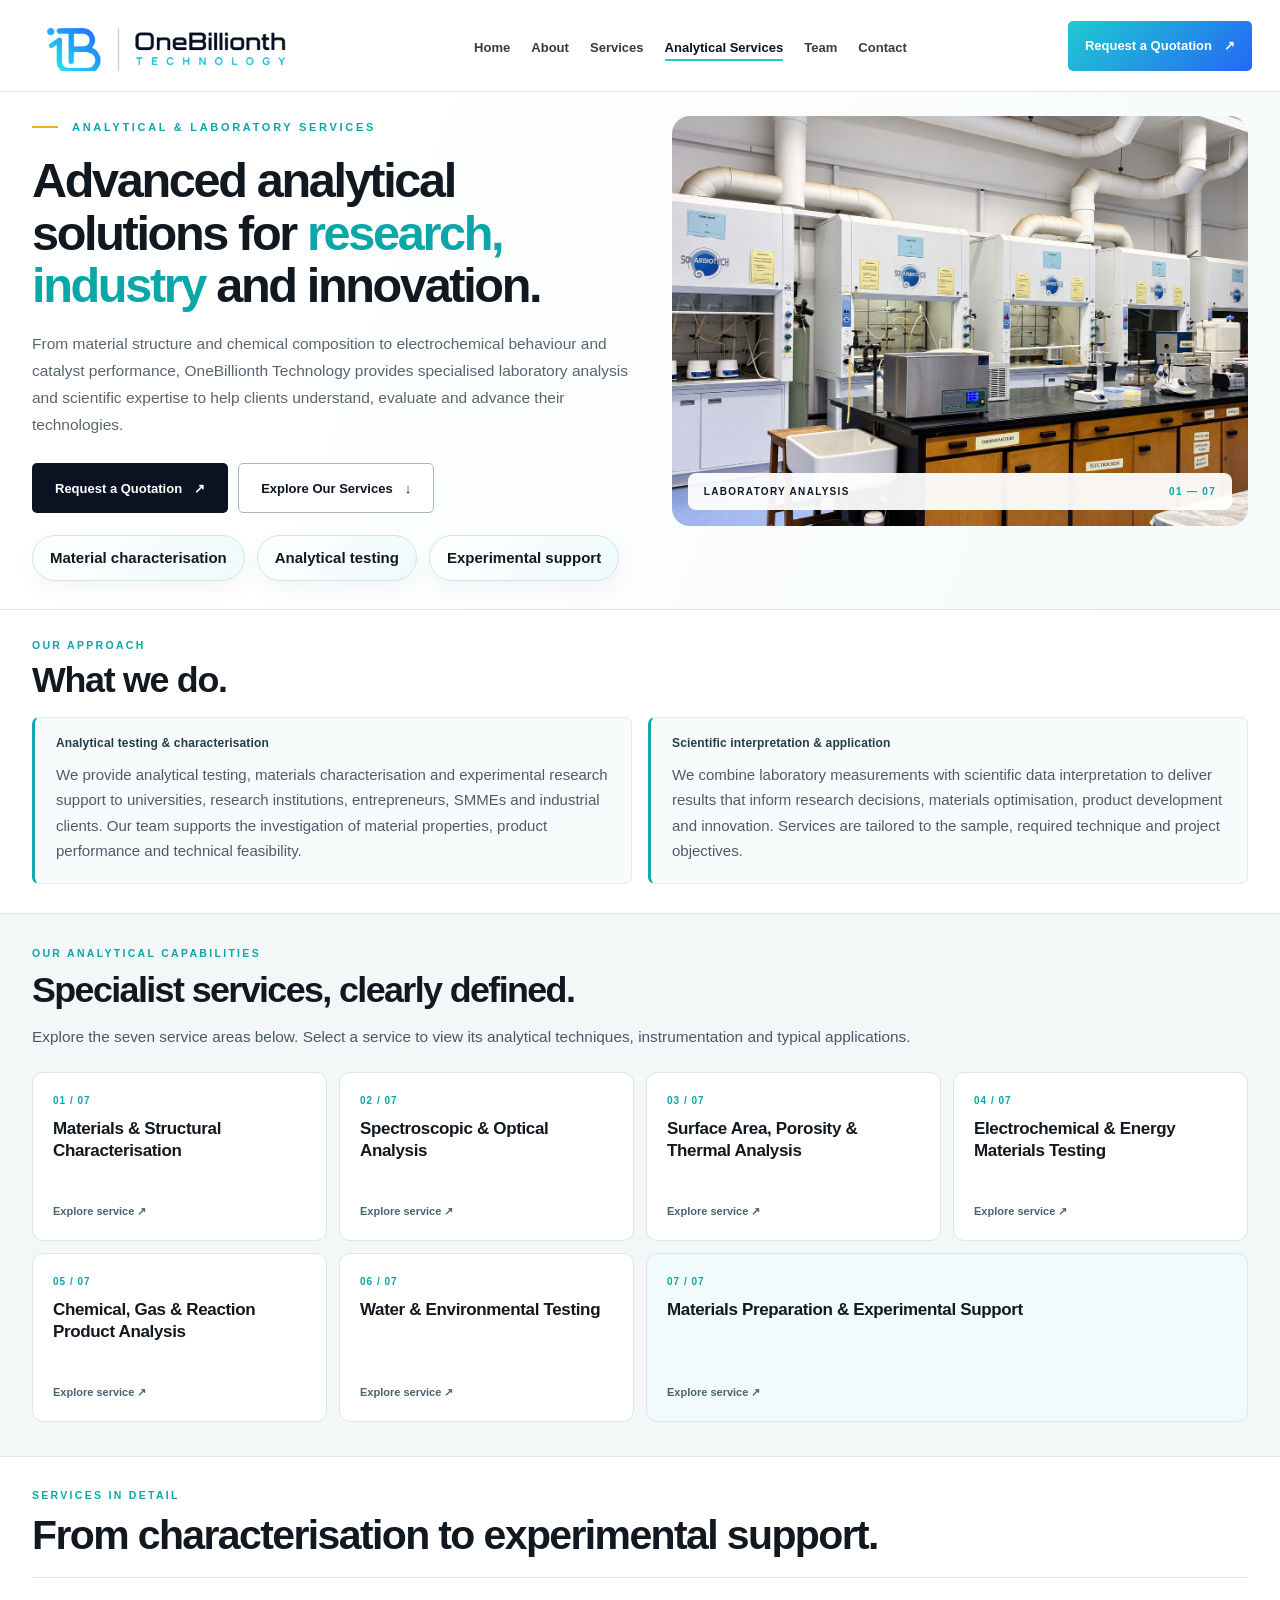
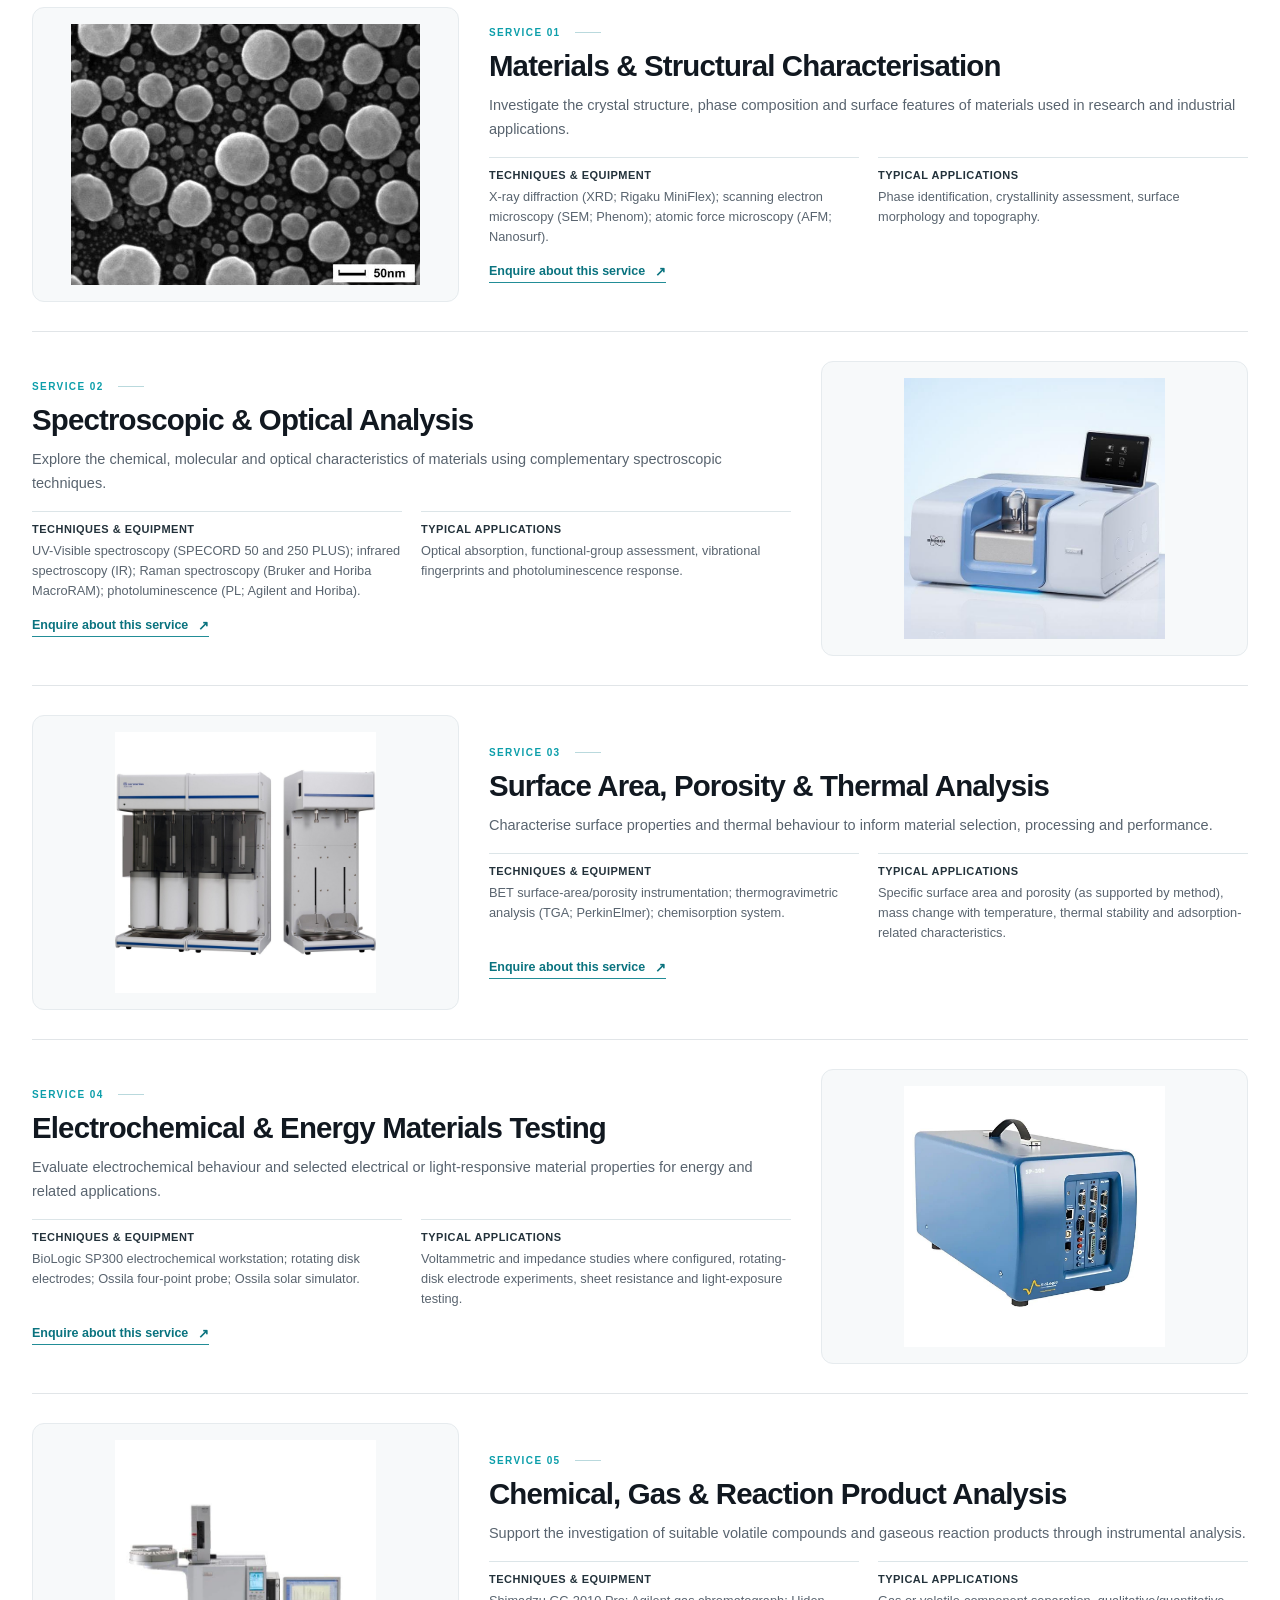
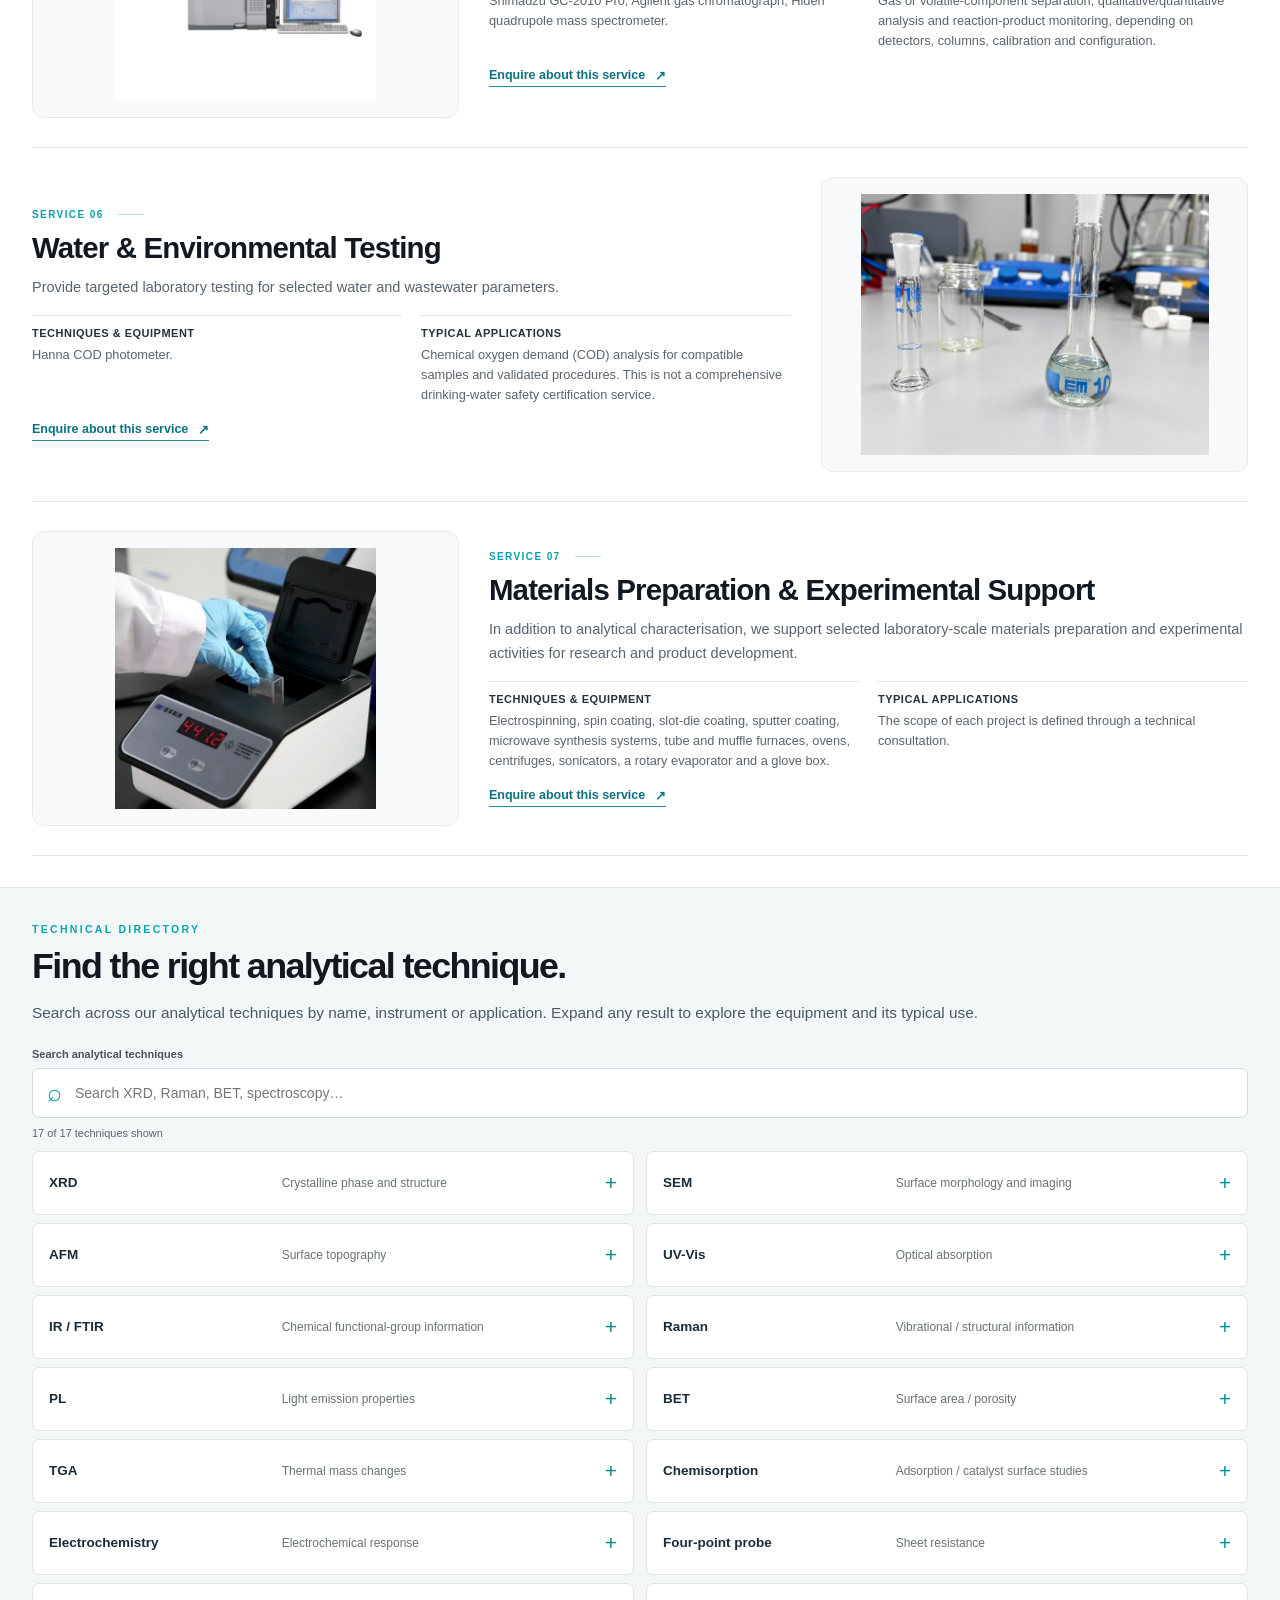
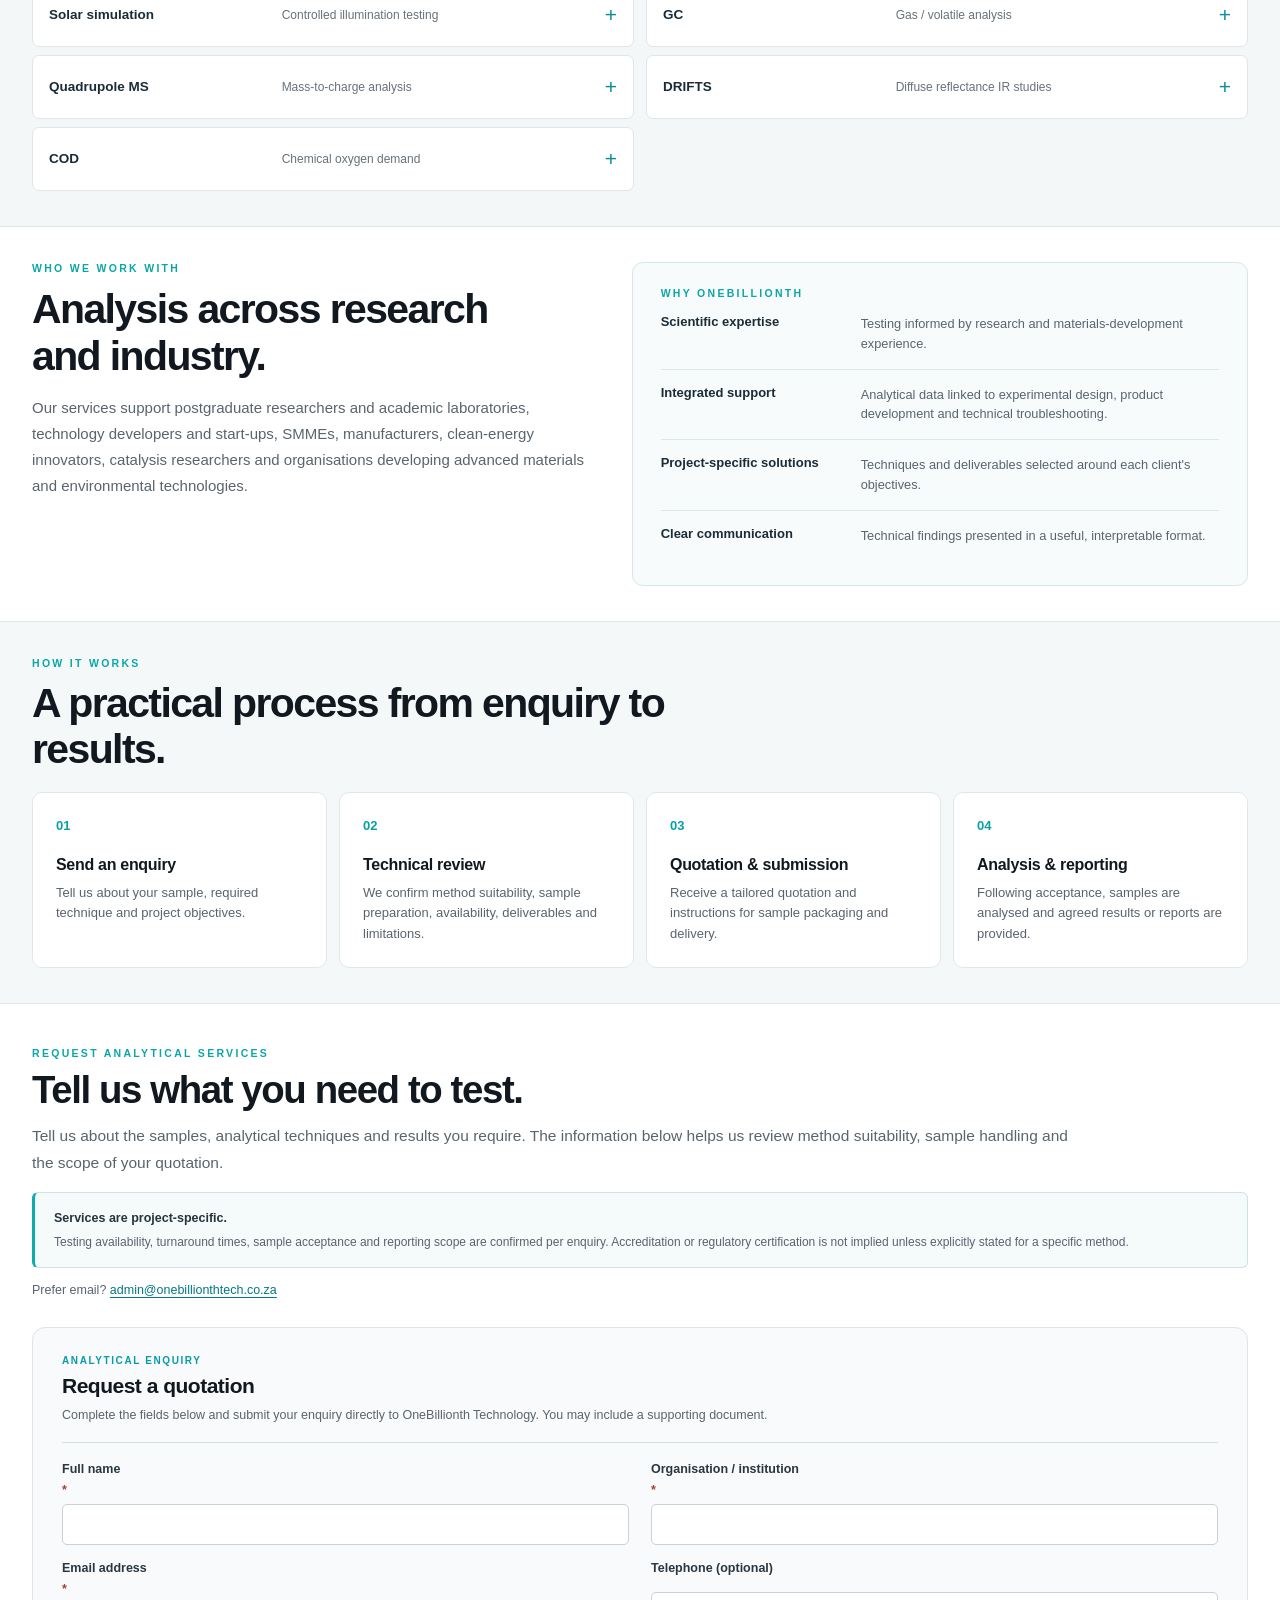
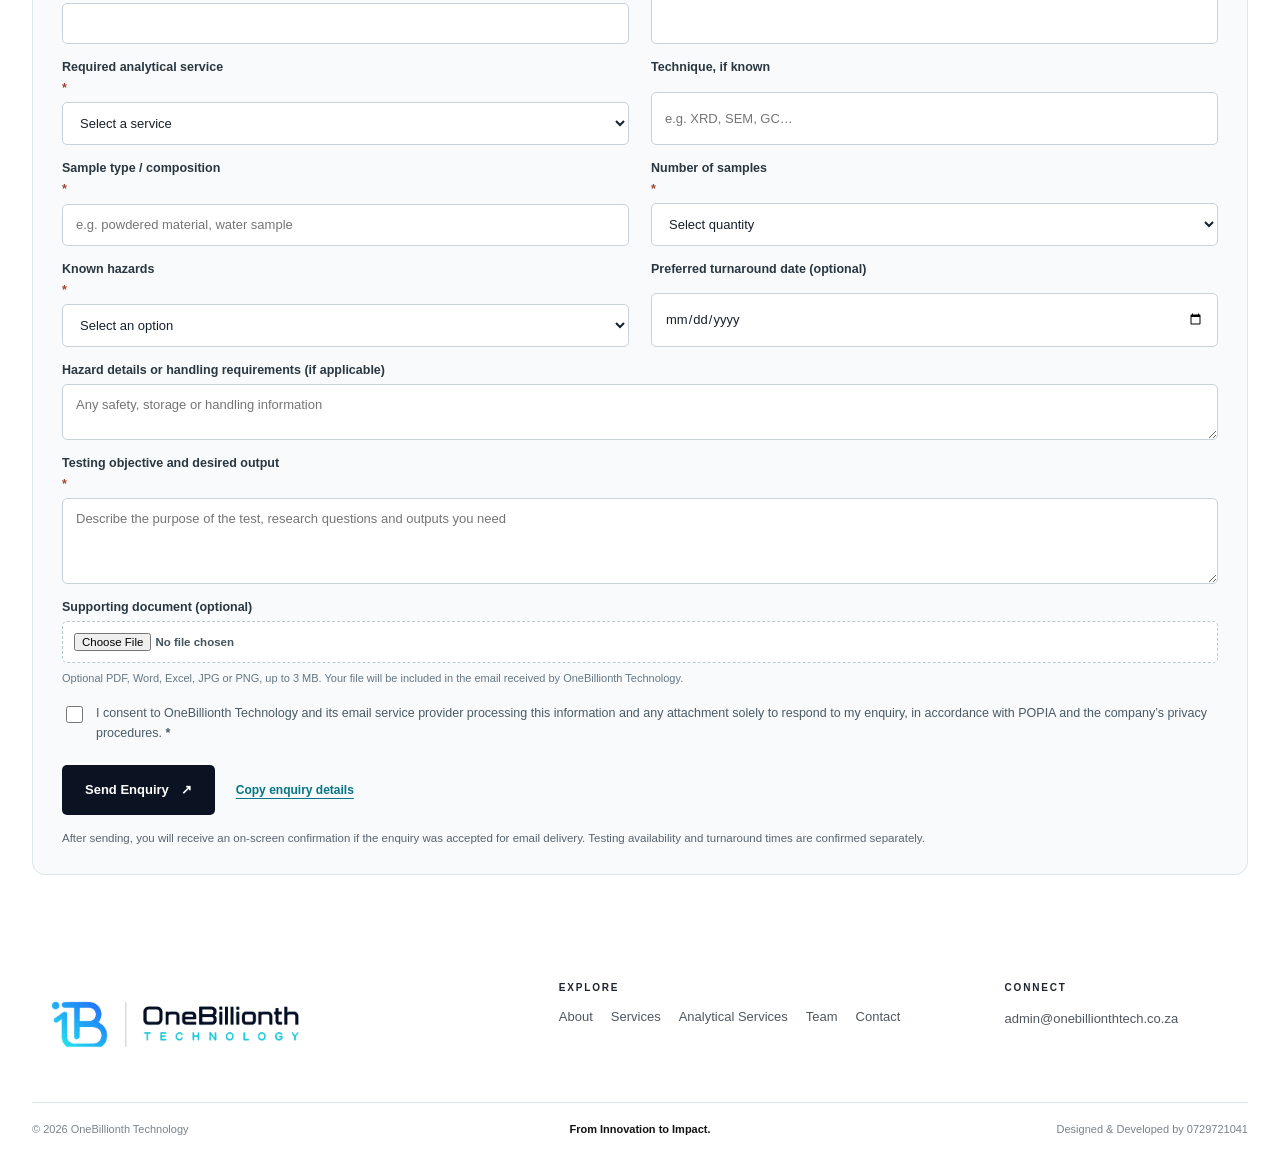
==== analytical-services/index.html @ 209e4586 "Add files via upload" ====
<!doctype html>
<html lang="en">
<head>
<meta charset="utf-8" />
<meta name="viewport" content="width=device-width,initial-scale=1" />
<meta name="theme-color" content="#ffffff" />
<meta name="description" content="Explore XRD, SEM, AFM, spectroscopy, thermal analysis, electrochemical testing and specialist laboratory services at OneBillionth Technology. Request a quotation." />
<meta property="og:title" content="Analytical Testing &amp; Materials Characterisation | OneBillionth Technology" />
<meta property="og:description" content="Advanced analytical and laboratory services for research, industry and innovation." />
<title>Analytical Testing &amp; Materials Characterisation | OneBillionth Technology</title>
<link rel="icon" href="../assets/favicon.ico" />
<link rel="stylesheet" href="../home.css" />
<link rel="stylesheet" href="../analytical-services.css" />
</head>
<body class="analytical-page">
<div class="page-progress" id="pageProgress"></div>
<header class="site-header" id="siteHeader">
  <a class="brand" href="../index.html#home" aria-label="OneBillionth Technology home"><img src="../assets/onebillionth-horizontal.png" alt="OneBillionth Technology" /></a>
  <nav class="desktop-nav" aria-label="Primary navigation">
    <a href="../index.html#home">Home</a><a href="../index.html#about">About</a><a href="../index.html#services">Services</a><a href="index.html" class="active" aria-current="page">Analytical Services</a><a href="../index.html#team">Team</a><a href="../index.html#contact">Contact</a>
  </nav>
  <a class="button button-primary desktop-cta" href="#request-quote">Request a Quotation <span aria-hidden="true">↗</span></a>
  <button class="menu-button" id="menuButton" aria-label="Open menu" aria-expanded="false" aria-controls="mobileMenu"><span></span><span></span></button>
  <div class="mobile-menu" id="mobileMenu" aria-hidden="true">
    <a href="../index.html#home">Home</a><a href="../index.html#about">About</a><a href="../index.html#services">Services</a><a href="index.html" aria-current="page">Analytical Services</a><a href="../index.html#team">Team</a><a href="../index.html#contact">Contact</a>
  </div>
</header>
<main id="main">
  <section class="as-hero">
    <div class="as-container as-hero-grid">
      <div class="as-hero-content reveal">
        <div class="section-kicker">ANALYTICAL &amp; LABORATORY SERVICES</div>
        <h1>Advanced analytical solutions for <em>research, industry</em> and innovation.</h1>
        <p class="as-hero-intro">From material structure and chemical composition to electrochemical behaviour and catalyst performance, OneBillionth Technology provides specialised laboratory analysis and scientific expertise to help clients understand, evaluate and advance their technologies.</p>
        <div class="as-hero-actions"><a class="button button-primary" href="#request-quote">Request a Quotation <span aria-hidden="true">↗</span></a><a class="button button-outline" href="#explore-services">Explore Our Services <span aria-hidden="true">↓</span></a></div>
        <div class="as-hero-keywords hero-focus"><span>Material characterisation</span><span>Analytical testing</span><span>Experimental support</span></div>
      </div>
      <div class="as-hero-photo reveal"><img src="../assets/home/lab-benches.jpg" alt="Laboratory workstations and scientific equipment for analytical research" /><div class="as-hero-photo-label">LABORATORY ANALYSIS <span>01 — 07</span></div></div>
    </div>
  </section>
  <section class="as-intro as-section">
    <div class="as-container as-intro-grid">
      <div><div class="as-eyebrow">OUR APPROACH</div><h2>What we do.</h2></div>
      <div class="as-intro-text">
        <div class="as-approach-point"><span class="as-approach-label">Analytical testing &amp; characterisation</span><p>We provide analytical testing, materials characterisation and experimental research support to universities, research institutions, entrepreneurs, SMMEs and industrial clients. Our team supports the investigation of material properties, product performance and technical feasibility.</p></div>
        <div class="as-approach-point"><span class="as-approach-label">Scientific interpretation &amp; application</span><p>We combine laboratory measurements with scientific data interpretation to deliver results that inform research decisions, materials optimisation, product development and innovation. Services are tailored to the sample, required technique and project objectives.</p></div>
      </div>
    </div>
  </section>
  <section class="as-section as-overview" id="explore-services">
    <div class="as-container">
      <div class="as-section-heading as-editorial-heading"><div><div class="as-eyebrow">OUR ANALYTICAL CAPABILITIES</div><h2>Specialist services, clearly defined.</h2></div><p class="as-section-deck">Explore the seven service areas below. Select a service to view its analytical techniques, instrumentation and typical applications.</p></div>
      <div class="as-card-grid"><a class="as-card" href="#service-01"><span class="as-card-number">01 / 07</span><h3>Materials &amp; Structural Characterisation</h3><span class="as-card-arrow" aria-hidden="true">Explore service ↗</span></a>
<a class="as-card" href="#service-02"><span class="as-card-number">02 / 07</span><h3>Spectroscopic &amp; Optical Analysis</h3><span class="as-card-arrow" aria-hidden="true">Explore service ↗</span></a>
<a class="as-card" href="#service-03"><span class="as-card-number">03 / 07</span><h3>Surface Area, Porosity &amp; Thermal Analysis</h3><span class="as-card-arrow" aria-hidden="true">Explore service ↗</span></a>
<a class="as-card" href="#service-04"><span class="as-card-number">04 / 07</span><h3>Electrochemical &amp; Energy Materials Testing</h3><span class="as-card-arrow" aria-hidden="true">Explore service ↗</span></a>
<a class="as-card" href="#service-05"><span class="as-card-number">05 / 07</span><h3>Chemical, Gas &amp; Reaction Product Analysis</h3><span class="as-card-arrow" aria-hidden="true">Explore service ↗</span></a>
<a class="as-card" href="#service-06"><span class="as-card-number">06 / 07</span><h3>Water &amp; Environmental Testing</h3><span class="as-card-arrow" aria-hidden="true">Explore service ↗</span></a>
<a class="as-card" href="#service-07"><span class="as-card-number">07 / 07</span><h3>Materials Preparation &amp; Experimental Support</h3><span class="as-card-arrow" aria-hidden="true">Explore service ↗</span></a></div>
    </div>
  </section>
  <section class="as-section as-services-detail" id="service-details">
    <div class="as-container"><div class="as-section-heading as-heading-short"><div><div class="as-eyebrow">SERVICES IN DETAIL</div><h2>From characterisation to experimental support.</h2></div></div>
      
<article class="as-service-row" id="service-01">
  <figure class="as-service-image"><img src="../assets/analytical/client-lab-01.jpg" alt="Electron microscopy image of material particles" loading="lazy" decoding="async" /></figure>
  <div class="as-service-description">
    <span class="as-overline">SERVICE 01 <span class="as-stroke"></span></span>
    <h3>Materials &amp; Structural Characterisation</h3>
    <p class="as-service-summary">Investigate the crystal structure, phase composition and surface features of materials used in research and industrial applications.</p>
    <div class="as-service-facts"><div><h4>Techniques &amp; equipment</h4><p>X-ray diffraction (XRD; Rigaku MiniFlex); scanning electron microscopy (SEM; Phenom); atomic force microscopy (AFM; Nanosurf).</p></div>
    <div><h4>Typical applications</h4><p>Phase identification, crystallinity assessment, surface morphology and topography.</p></div></div>
    <a class="as-text-cta" href="#request-quote" data-select-service="01">Enquire about this service <span aria-hidden="true">↗</span></a>
  </div>
</article>

<article class="as-service-row" id="service-02">
  <figure class="as-service-image"><img src="../assets/analytical/client-lab-02.jpg" alt="Laboratory spectroscopy equipment" loading="lazy" decoding="async" /></figure>
  <div class="as-service-description">
    <span class="as-overline">SERVICE 02 <span class="as-stroke"></span></span>
    <h3>Spectroscopic &amp; Optical Analysis</h3>
    <p class="as-service-summary">Explore the chemical, molecular and optical characteristics of materials using complementary spectroscopic techniques.</p>
    <div class="as-service-facts"><div><h4>Techniques &amp; equipment</h4><p>UV-Visible spectroscopy (SPECORD 50 and 250 PLUS); infrared spectroscopy (IR); Raman spectroscopy (Bruker and Horiba MacroRAM); photoluminescence (PL; Agilent and Horiba).</p></div>
    <div><h4>Typical applications</h4><p>Optical absorption, functional-group assessment, vibrational fingerprints and photoluminescence response.</p></div></div>
    <a class="as-text-cta" href="#request-quote" data-select-service="02">Enquire about this service <span aria-hidden="true">↗</span></a>
  </div>
</article>

<article class="as-service-row" id="service-03">
  <figure class="as-service-image"><img src="../assets/analytical/client-lab-03.jpg" alt="Surface area and porosity laboratory instruments" loading="lazy" decoding="async" /></figure>
  <div class="as-service-description">
    <span class="as-overline">SERVICE 03 <span class="as-stroke"></span></span>
    <h3>Surface Area, Porosity &amp; Thermal Analysis</h3>
    <p class="as-service-summary">Characterise surface properties and thermal behaviour to inform material selection, processing and performance.</p>
    <div class="as-service-facts"><div><h4>Techniques &amp; equipment</h4><p>BET surface-area/porosity instrumentation; thermogravimetric analysis (TGA; PerkinElmer); chemisorption system.</p></div>
    <div><h4>Typical applications</h4><p>Specific surface area and porosity (as supported by method), mass change with temperature, thermal stability and adsorption-related characteristics.</p></div></div>
    <a class="as-text-cta" href="#request-quote" data-select-service="03">Enquire about this service <span aria-hidden="true">↗</span></a>
  </div>
</article>

<article class="as-service-row" id="service-04">
  <figure class="as-service-image"><img src="../assets/analytical/client-lab-04.jpg" alt="Electrochemical workstation instrument" loading="lazy" decoding="async" /></figure>
  <div class="as-service-description">
    <span class="as-overline">SERVICE 04 <span class="as-stroke"></span></span>
    <h3>Electrochemical &amp; Energy Materials Testing</h3>
    <p class="as-service-summary">Evaluate electrochemical behaviour and selected electrical or light-responsive material properties for energy and related applications.</p>
    <div class="as-service-facts"><div><h4>Techniques &amp; equipment</h4><p>BioLogic SP300 electrochemical workstation; rotating disk electrodes; Ossila four-point probe; Ossila solar simulator.</p></div>
    <div><h4>Typical applications</h4><p>Voltammetric and impedance studies where configured, rotating-disk electrode experiments, sheet resistance and light-exposure testing.</p></div></div>
    <a class="as-text-cta" href="#request-quote" data-select-service="04">Enquire about this service <span aria-hidden="true">↗</span></a>
  </div>
</article>

<article class="as-service-row" id="service-05">
  <figure class="as-service-image"><img src="../assets/analytical/client-lab-05.jpg" alt="Gas chromatography laboratory equipment" loading="lazy" decoding="async" /></figure>
  <div class="as-service-description">
    <span class="as-overline">SERVICE 05 <span class="as-stroke"></span></span>
    <h3>Chemical, Gas &amp; Reaction Product Analysis</h3>
    <p class="as-service-summary">Support the investigation of suitable volatile compounds and gaseous reaction products through instrumental analysis.</p>
    <div class="as-service-facts"><div><h4>Techniques &amp; equipment</h4><p>Shimadzu GC-2010 Pro; Agilent gas chromatograph; Hiden quadrupole mass spectrometer.</p></div>
    <div><h4>Typical applications</h4><p>Gas or volatile-component separation, qualitative/quantitative analysis and reaction-product monitoring, depending on detectors, columns, calibration and configuration.</p></div></div>
    <a class="as-text-cta" href="#request-quote" data-select-service="05">Enquire about this service <span aria-hidden="true">↗</span></a>
  </div>
</article>

<article class="as-service-row" id="service-06">
  <figure class="as-service-image"><img src="../assets/analytical/../home/chemistry-validation.jpg" alt="Laboratory samples prepared for analytical testing" loading="lazy" decoding="async" /></figure>
  <div class="as-service-description">
    <span class="as-overline">SERVICE 06 <span class="as-stroke"></span></span>
    <h3>Water &amp; Environmental Testing</h3>
    <p class="as-service-summary">Provide targeted laboratory testing for selected water and wastewater parameters.</p>
    <div class="as-service-facts"><div><h4>Techniques &amp; equipment</h4><p>Hanna COD photometer.</p></div>
    <div><h4>Typical applications</h4><p>Chemical oxygen demand (COD) analysis for compatible samples and validated procedures. This is not a comprehensive drinking-water safety certification service.</p></div></div>
    <a class="as-text-cta" href="#request-quote" data-select-service="06">Enquire about this service <span aria-hidden="true">↗</span></a>
  </div>
</article>

<article class="as-service-row" id="service-07">
  <figure class="as-service-image"><img src="../assets/analytical/client-lab-06.jpg" alt="Laboratory-scale sample preparation using scientific equipment" loading="lazy" decoding="async" /></figure>
  <div class="as-service-description">
    <span class="as-overline">SERVICE 07 <span class="as-stroke"></span></span>
    <h3>Materials Preparation &amp; Experimental Support</h3>
    <p class="as-service-summary">In addition to analytical characterisation, we support selected laboratory-scale materials preparation and experimental activities for research and product development.</p>
    <div class="as-service-facts"><div><h4>Techniques &amp; equipment</h4><p>Electrospinning, spin coating, slot-die coating, sputter coating, microwave synthesis systems, tube and muffle furnaces, ovens, centrifuges, sonicators, a rotary evaporator and a glove box.</p></div>
    <div><h4>Typical applications</h4><p>The scope of each project is defined through a technical consultation.</p></div></div>
    <a class="as-text-cta" href="#request-quote" data-select-service="07">Enquire about this service <span aria-hidden="true">↗</span></a>
  </div>
</article>
    </div>
  </section>
  <section class="as-section as-directory" id="technique-directory">
    <div class="as-container">
      <div class="as-section-heading as-editorial-heading"><div><div class="as-eyebrow">TECHNICAL DIRECTORY</div><h2>Find the right analytical technique.</h2></div><p class="as-section-deck">Search across our analytical techniques by name, instrument or application. Expand any result to explore the equipment and its typical use.</p></div>
      <div class="as-search-wrap"><label for="techniqueSearch">Search analytical techniques</label><div class="as-search-box"><span aria-hidden="true">⌕</span><input id="techniqueSearch" type="search" placeholder="Search XRD, Raman, BET, spectroscopy…" autocomplete="off" /><button type="button" id="clearTechniqueSearch" hidden>Clear</button></div><p class="as-directory-count" id="techniqueCount" role="status" aria-live="polite">17 techniques listed</p></div>
      <div class="as-technique-list"><details class="as-technique" data-technique><summary><span class="as-tech-name">XRD</span><span class="as-tech-short">Crystalline phase and structure</span><span class="as-tech-plus" aria-hidden="true">+</span></summary><div class="as-tech-detail"><p><strong>Equipment / configuration</strong><span>Rigaku MiniFlex</span></p><p><strong>Typical use</strong><span>Crystalline phase and structure</span></p></div></details>
<details class="as-technique" data-technique><summary><span class="as-tech-name">SEM</span><span class="as-tech-short">Surface morphology and imaging</span><span class="as-tech-plus" aria-hidden="true">+</span></summary><div class="as-tech-detail"><p><strong>Equipment / configuration</strong><span>Phenom SEM</span></p><p><strong>Typical use</strong><span>Surface morphology and imaging</span></p></div></details>
<details class="as-technique" data-technique><summary><span class="as-tech-name">AFM</span><span class="as-tech-short">Surface topography</span><span class="as-tech-plus" aria-hidden="true">+</span></summary><div class="as-tech-detail"><p><strong>Equipment / configuration</strong><span>Nanosurf AFM</span></p><p><strong>Typical use</strong><span>Surface topography</span></p></div></details>
<details class="as-technique" data-technique><summary><span class="as-tech-name">UV-Vis</span><span class="as-tech-short">Optical absorption</span><span class="as-tech-plus" aria-hidden="true">+</span></summary><div class="as-tech-detail"><p><strong>Equipment / configuration</strong><span>SPECORD 50 / 250 PLUS</span></p><p><strong>Typical use</strong><span>Optical absorption</span></p></div></details>
<details class="as-technique" data-technique><summary><span class="as-tech-name">IR / FTIR</span><span class="as-tech-short">Chemical functional-group information</span><span class="as-tech-plus" aria-hidden="true">+</span></summary><div class="as-tech-detail"><p><strong>Equipment / configuration</strong><span>Bruker IR spectrometers</span></p><p><strong>Typical use</strong><span>Chemical functional-group information</span></p></div></details>
<details class="as-technique" data-technique><summary><span class="as-tech-name">Raman</span><span class="as-tech-short">Vibrational / structural information</span><span class="as-tech-plus" aria-hidden="true">+</span></summary><div class="as-tech-detail"><p><strong>Equipment / configuration</strong><span>Bruker Raman / Horiba MacroRAM</span></p><p><strong>Typical use</strong><span>Vibrational / structural information</span></p></div></details>
<details class="as-technique" data-technique><summary><span class="as-tech-name">PL</span><span class="as-tech-short">Light emission properties</span><span class="as-tech-plus" aria-hidden="true">+</span></summary><div class="as-tech-detail"><p><strong>Equipment / configuration</strong><span>Agilent / Horiba PL</span></p><p><strong>Typical use</strong><span>Light emission properties</span></p></div></details>
<details class="as-technique" data-technique><summary><span class="as-tech-name">BET</span><span class="as-tech-short">Surface area / porosity</span><span class="as-tech-plus" aria-hidden="true">+</span></summary><div class="as-tech-detail"><p><strong>Equipment / configuration</strong><span>BET system</span></p><p><strong>Typical use</strong><span>Surface area / porosity</span></p></div></details>
<details class="as-technique" data-technique><summary><span class="as-tech-name">TGA</span><span class="as-tech-short">Thermal mass changes</span><span class="as-tech-plus" aria-hidden="true">+</span></summary><div class="as-tech-detail"><p><strong>Equipment / configuration</strong><span>PerkinElmer TGA</span></p><p><strong>Typical use</strong><span>Thermal mass changes</span></p></div></details>
<details class="as-technique" data-technique><summary><span class="as-tech-name">Chemisorption</span><span class="as-tech-short">Adsorption / catalyst surface studies</span><span class="as-tech-plus" aria-hidden="true">+</span></summary><div class="as-tech-detail"><p><strong>Equipment / configuration</strong><span>Poretech system</span></p><p><strong>Typical use</strong><span>Adsorption / catalyst surface studies</span></p></div></details>
<details class="as-technique" data-technique><summary><span class="as-tech-name">Electrochemistry</span><span class="as-tech-short">Electrochemical response</span><span class="as-tech-plus" aria-hidden="true">+</span></summary><div class="as-tech-detail"><p><strong>Equipment / configuration</strong><span>BioLogic SP300; RDE</span></p><p><strong>Typical use</strong><span>Electrochemical response</span></p></div></details>
<details class="as-technique" data-technique><summary><span class="as-tech-name">Four-point probe</span><span class="as-tech-short">Sheet resistance</span><span class="as-tech-plus" aria-hidden="true">+</span></summary><div class="as-tech-detail"><p><strong>Equipment / configuration</strong><span>Ossila</span></p><p><strong>Typical use</strong><span>Sheet resistance</span></p></div></details>
<details class="as-technique" data-technique><summary><span class="as-tech-name">Solar simulation</span><span class="as-tech-short">Controlled illumination testing</span><span class="as-tech-plus" aria-hidden="true">+</span></summary><div class="as-tech-detail"><p><strong>Equipment / configuration</strong><span>Ossila</span></p><p><strong>Typical use</strong><span>Controlled illumination testing</span></p></div></details>
<details class="as-technique" data-technique><summary><span class="as-tech-name">GC</span><span class="as-tech-short">Gas / volatile analysis</span><span class="as-tech-plus" aria-hidden="true">+</span></summary><div class="as-tech-detail"><p><strong>Equipment / configuration</strong><span>Shimadzu GC-2010 Pro; Agilent GC</span></p><p><strong>Typical use</strong><span>Gas / volatile analysis</span></p></div></details>
<details class="as-technique" data-technique><summary><span class="as-tech-name">Quadrupole MS</span><span class="as-tech-short">Mass-to-charge analysis</span><span class="as-tech-plus" aria-hidden="true">+</span></summary><div class="as-tech-detail"><p><strong>Equipment / configuration</strong><span>Hiden Analytical</span></p><p><strong>Typical use</strong><span>Mass-to-charge analysis</span></p></div></details>
<details class="as-technique" data-technique><summary><span class="as-tech-name">DRIFTS</span><span class="as-tech-short">Diffuse reflectance IR studies</span><span class="as-tech-plus" aria-hidden="true">+</span></summary><div class="as-tech-detail"><p><strong>Equipment / configuration</strong><span>Bruker IR + DRIFTS cell</span></p><p><strong>Typical use</strong><span>Diffuse reflectance IR studies</span></p></div></details>
<details class="as-technique" data-technique><summary><span class="as-tech-name">COD</span><span class="as-tech-short">Chemical oxygen demand</span><span class="as-tech-plus" aria-hidden="true">+</span></summary><div class="as-tech-detail"><p><strong>Equipment / configuration</strong><span>Hanna photometer</span></p><p><strong>Typical use</strong><span>Chemical oxygen demand</span></p></div></details></div>
      <p class="as-tech-empty" id="techniqueEmpty" hidden>No matching techniques. Try another term or <button type="button" id="resetTechniqueSearch">view all techniques</button>.</p>
    </div>
  </section>
  <section class="as-section as-support">
    <div class="as-container as-support-grid">
      <div><div class="as-eyebrow">WHO WE WORK WITH</div><h2>Analysis across research and industry.</h2><p>Our services support postgraduate researchers and academic laboratories, technology developers and start-ups, SMMEs, manufacturers, clean-energy innovators, catalysis researchers and organisations developing advanced materials and environmental technologies.</p></div>
      <div class="as-benefit-panel"><div class="as-eyebrow">WHY ONEBILLIONTH</div>
        <div class="as-benefit"><strong>Scientific expertise</strong><p>Testing informed by research and materials-development experience.</p></div>
        <div class="as-benefit"><strong>Integrated support</strong><p>Analytical data linked to experimental design, product development and technical troubleshooting.</p></div>
        <div class="as-benefit"><strong>Project-specific solutions</strong><p>Techniques and deliverables selected around each client's objectives.</p></div>
        <div class="as-benefit"><strong>Clear communication</strong><p>Technical findings presented in a useful, interpretable format.</p></div>
      </div>
    </div>
  </section>
  <section class="as-section as-process" id="how-it-works"><div class="as-container"><div class="as-section-heading"><div><div class="as-eyebrow">HOW IT WORKS</div><h2>A practical process from enquiry to results.</h2></div></div>
    <div class="as-process-grid"><div><span>01</span><h3>Send an enquiry</h3><p>Tell us about your sample, required technique and project objectives.</p></div><div><span>02</span><h3>Technical review</h3><p>We confirm method suitability, sample preparation, availability, deliverables and limitations.</p></div><div><span>03</span><h3>Quotation &amp; submission</h3><p>Receive a tailored quotation and instructions for sample packaging and delivery.</p></div><div><span>04</span><h3>Analysis &amp; reporting</h3><p>Following acceptance, samples are analysed and agreed results or reports are provided.</p></div></div>
  </div></section>
  <section class="as-section as-quote-section" id="request-quote">
    <div class="as-container as-quote-layout">
      <div class="as-quote-intro"><div class="as-eyebrow">REQUEST ANALYTICAL SERVICES</div><h2>Tell us what you need to test.</h2><p>Tell us about the samples, analytical techniques and results you require. The information below helps us review method suitability, sample handling and the scope of your quotation.</p><div class="as-quote-meta"><strong>Services are project-specific.</strong><p>Testing availability, turnaround times, sample acceptance and reporting scope are confirmed per enquiry. Accreditation or regulatory certification is not implied unless explicitly stated for a specific method.</p></div><p class="as-direct-email">Prefer email? <a href="mailto:admin@onebillionthtech.co.za">admin@onebillionthtech.co.za</a></p></div>
      <form class="as-quote-form" id="analyticalQuoteForm" method="post" enctype="multipart/form-data" action="/api/analytical-enquiry">
        <div class="as-honeypot" aria-hidden="true"><label>Leave this field empty<input type="text" name="website" tabindex="-1" autocomplete="off" /></label></div>
        <div class="as-form-heading"><span>ANALYTICAL ENQUIRY</span><strong>Request a quotation</strong><p>Complete the fields below and submit your enquiry directly to OneBillionth Technology. You may include a supporting document.</p></div>
        <div class="as-form-grid"><label>Full name <span aria-hidden="true">*</span><input name="full_name" autocomplete="name" required maxlength="120" /></label><label>Organisation / institution <span aria-hidden="true">*</span><input name="organisation" autocomplete="organization" required maxlength="150" /></label></div>
        <div class="as-form-grid"><label>Email address <span aria-hidden="true">*</span><input name="email" type="email" autocomplete="email" required maxlength="150" /></label><label>Telephone (optional)<input name="telephone" type="tel" autocomplete="tel" maxlength="50" /></label></div>
        <div class="as-form-grid"><label>Required analytical service <span aria-hidden="true">*</span><select name="service" id="analyticalServiceSelect" required><option value="" disabled selected>Select a service</option><option value="Materials &amp; Structural Characterisation">Materials &amp; Structural Characterisation</option>
<option value="Spectroscopic &amp; Optical Analysis">Spectroscopic &amp; Optical Analysis</option>
<option value="Surface Area, Porosity &amp; Thermal Analysis">Surface Area, Porosity &amp; Thermal Analysis</option>
<option value="Electrochemical &amp; Energy Materials Testing">Electrochemical &amp; Energy Materials Testing</option>
<option value="Chemical, Gas &amp; Reaction Product Analysis">Chemical, Gas &amp; Reaction Product Analysis</option>
<option value="Water &amp; Environmental Testing">Water &amp; Environmental Testing</option>
<option value="Materials Preparation &amp; Experimental Support">Materials Preparation &amp; Experimental Support</option><option value="Other">Other</option><option value="Not sure">Not sure — please advise</option></select></label><label>Technique, if known<input name="technique" placeholder="e.g. XRD, SEM, GC…" maxlength="120" /></label></div>
        <div class="as-form-grid"><label>Sample type / composition <span aria-hidden="true">*</span><input name="sample_type" placeholder="e.g. powdered material, water sample" required maxlength="240" /></label><label>Number of samples <span aria-hidden="true">*</span><select name="samples" required><option value="" disabled selected>Select quantity</option><option>1–5 samples</option><option>6–20 samples</option><option>More than 20 samples</option></select></label></div>
        <div class="as-form-grid"><label>Known hazards <span aria-hidden="true">*</span><select name="hazards" required><option value="" disabled selected>Select an option</option><option>No known hazards</option><option>Known hazards — see notes</option><option>Not sure</option></select></label><label>Preferred turnaround date (optional)<input name="date" type="date" /></label></div>
        <label>Hazard details or handling requirements (if applicable)<textarea name="hazard_notes" rows="2" maxlength="1200" placeholder="Any safety, storage or handling information"></textarea></label>
        <label>Testing objective and desired output <span aria-hidden="true">*</span><textarea name="objective" rows="4" required maxlength="3500" placeholder="Describe the purpose of the test, research questions and outputs you need"></textarea></label>
        <label>Supporting document (optional)<input type="file" id="supportingFile" name="supporting_file" accept=".pdf,.doc,.docx,.xls,.xlsx,.jpg,.jpeg,.png" /><small>Optional PDF, Word, Excel, JPG or PNG, up to 3 MB. Your file will be included in the email received by OneBillionth Technology.</small></label>
        <label class="as-consent"><input type="checkbox" name="consent" required /><span>I consent to OneBillionth Technology and its email service provider processing this information and any attachment solely to respond to my enquiry, in accordance with POPIA and the company’s privacy procedures. <strong>*</strong></span></label>
        <div class="as-form-actions"><button class="button button-primary" type="submit">Send Enquiry <span aria-hidden="true">↗</span></button><button class="as-copy-request" type="button" id="copyQuoteRequest">Copy enquiry details</button></div>
        <p class="as-form-note" id="quoteFormStatus" aria-live="polite">After sending, you will receive an on-screen confirmation if the enquiry was accepted for email delivery. Testing availability and turnaround times are confirmed separately.</p>
      </form>
    </div>
  </section>
</main>
<footer class="site-footer"><div class="footer-main"><a class="footer-logo" href="../index.html#home"><img src="../assets/onebillionth-horizontal.png" alt="OneBillionth Technology" /></a><div class="footer-nav"><strong>Explore</strong><div><a href="../index.html#about">About</a><a href="../index.html#services">Services</a><a href="index.html">Analytical Services</a><a href="../index.html#team">Team</a><a href="../index.html#contact">Contact</a></div></div><div class="footer-contact"><strong>Connect</strong><a href="mailto:admin@onebillionthtech.co.za">admin@onebillionthtech.co.za</a></div></div><div class="footer-bottom"><span>© 2026 OneBillionth Technology</span><span>From Innovation to Impact.</span><span>Designed &amp; Developed by 0729721041</span></div></footer>
<button class="back-top" id="backTop" aria-label="Back to top">↑</button>
<script src="../script.js"></script><script src="../analytical-services.js"></script>
</body></html>
---- home.css ----
:root{
  --ink:#0b1323;
  --text:#1d2530;
  --muted:#606a75;
  --teal:#1fcbd1;
  --teal-deep:#0aa6a8;
  --blue:#2467f5;
  --off:#f5f7f8;
  --soft:#eef4f5;
  --line:#dce2e6;
  --white:#fff;
  --max:1440px;
  --shadow:0 20px 60px rgba(20,38,55,.09);
}
*{box-sizing:border-box}
html{scroll-behavior:smooth}
body{margin:0;background:#fff;color:var(--text);font-family:Inter,"Segoe UI",Arial,sans-serif;-webkit-font-smoothing:antialiased}
a{color:inherit;text-decoration:none}
img{display:block;max-width:100%}
button,input,select,textarea{font:inherit}
.page-anchor{scroll-margin-top:94px}
.page-progress{position:fixed;left:0;top:0;height:3px;background:linear-gradient(90deg,var(--teal),var(--blue));width:0;z-index:2000}

/* Header */
.site-header{position:sticky;top:0;z-index:1000;height:92px;padding:0 max(28px,calc((100vw - var(--max))/2));display:grid;grid-template-columns:340px 1fr auto;align-items:center;gap:28px;background:rgba(255,255,255,.97);border-bottom:1px solid rgba(11,19,35,.1);backdrop-filter:blur(12px);transition:.25s}
.site-header.scrolled{box-shadow:0 8px 30px rgba(11,19,35,.07)}
.brand{width:300px;overflow:hidden}
.brand img{width:100%;height:auto}
.desktop-nav{display:flex;justify-content:center;gap:34px}
.desktop-nav a{position:relative;padding:34px 0 30px;font-size:14px;font-weight:650;color:#333b43}
.desktop-nav a:after{content:"";position:absolute;left:0;right:0;bottom:24px;height:2px;background:var(--teal);transform:scaleX(0);transform-origin:center;transition:.2s}
.desktop-nav a:hover:after,.desktop-nav a.active:after{transform:scaleX(1)}
.button{display:inline-flex;align-items:center;justify-content:center;gap:12px;min-height:50px;padding:0 22px;border-radius:3px;font-size:13px;font-weight:800;transition:.22s;border:1px solid transparent;cursor:pointer}
.button-primary{background:var(--ink);color:#fff}.button-primary:hover{background:var(--blue);transform:translateY(-2px)}
.button-outline{border-color:#aeb7bf;background:#fff;color:var(--ink)}.button-outline:hover{border-color:var(--ink);transform:translateY(-2px)}
.desktop-cta{background:linear-gradient(135deg,var(--teal),var(--blue));color:#fff;border:none}
.menu-button{display:none;width:45px;height:45px;border:0;background:transparent;position:relative}.menu-button span{position:absolute;left:9px;right:9px;height:2px;background:#111}.menu-button span:first-child{top:17px}.menu-button span:last-child{top:27px}.mobile-menu{display:none}

/* Hero */
.hero-home{background:#fff;padding:82px 0 62px}
.hero-home-inner{width:min(var(--max),calc(100% - 64px));margin:auto;display:grid;grid-template-columns:minmax(0,.95fr) minmax(540px,1.05fr);gap:70px;align-items:center}
.eyebrow,.section-kicker{display:flex;align-items:center;gap:14px;color:var(--teal-deep);font-size:11px;font-weight:850;letter-spacing:2.7px}.eyebrow:before,.section-kicker:before{content:"";width:26px;height:2px;background:#e4b420}
.hero-home h1{max-width:760px;margin:22px 0 26px;font-size:clamp(56px,5.9vw,88px);line-height:.98;letter-spacing:-5px;font-weight:730;color:#111820}.hero-home h1 span{color:var(--teal-deep)}
.hero-home-copy>p{max-width:720px;margin:0;color:#515b65;font-size:17px;line-height:1.75}
.hero-actions{display:flex;gap:12px;margin-top:32px}.hero-focus{display:flex;gap:14px;flex-wrap:wrap;margin-top:32px;font-size:10px;font-weight:800;text-transform:uppercase;letter-spacing:1.35px;color:#5d6670}.hero-focus span+span:before{content:"•";margin-right:14px;color:var(--teal-deep)}
.hero-photo{position:relative;overflow:hidden;background:#eef2f4;min-height:610px}.hero-photo img{width:100%;height:610px;object-fit:cover;object-position:center}.hero-photo:after{content:"";position:absolute;inset:auto 0 0;height:35%;background:linear-gradient(transparent,rgba(7,16,27,.58))}.hero-photo-caption{position:absolute;z-index:2;left:28px;right:28px;bottom:25px;color:#fff;display:flex;justify-content:space-between;gap:30px;align-items:flex-end}.hero-photo-caption strong{font-size:18px}.hero-photo-caption span{font-size:12px;color:#e7eff3}
.focus-strip{background:var(--off);border-top:1px solid var(--line);border-bottom:1px solid var(--line)}.focus-strip-inner{width:min(var(--max),calc(100% - 64px));margin:auto;display:grid;grid-template-columns:repeat(5,1fr)}.focus-strip span{padding:20px 15px;border-right:1px solid var(--line);font-size:11px;line-height:1.35;font-weight:760;text-align:center;color:#343b42}.focus-strip span:first-child{border-left:1px solid var(--line)}

/* Shared */
.section{width:min(var(--max),calc(100% - 64px));margin:auto;padding:104px 0}.section-intro{display:grid;grid-template-columns:minmax(0,1fr) minmax(360px,.72fr);gap:90px;align-items:end;margin-bottom:52px}.section-intro.compact{margin-bottom:42px}.section-intro h2,.about-copy h2,.proof-copy h2,.experience-copy h2,.team-heading h2,.contact-copy h2{margin:15px 0 0;font-size:clamp(38px,4.1vw,60px);line-height:1.02;letter-spacing:-2.9px;font-weight:710;color:#111820}.section-intro>p{margin:0;color:#5c646d;font-size:16px;line-height:1.75}.text-link{display:inline-flex;gap:10px;align-items:center;margin-top:25px;padding-bottom:5px;border-bottom:1px solid #111;font-size:13px;font-weight:760}.text-link span{color:var(--teal-deep)}

/* About */
.about-layout{display:grid;grid-template-columns:1fr 1fr;gap:70px;align-items:center}.about-copy>p{max-width:680px;color:#5b646e;font-size:16px;line-height:1.82}.about-photo img{width:100%;height:570px;object-fit:cover}.principles-grid{display:grid;grid-template-columns:repeat(3,1fr);margin-top:70px;border-top:1px solid var(--line);border-left:1px solid var(--line)}.principles-grid article{padding:34px 32px;min-height:300px;border-right:1px solid var(--line);border-bottom:1px solid var(--line);background:#fff}.principles-grid article span,.service-label{font-size:10px;font-weight:850;letter-spacing:1.65px;color:var(--teal-deep)}.principles-grid h3{margin:22px 0 14px;font-size:25px;line-height:1.16;letter-spacing:-.7px;color:#131b25}.principles-grid p{margin:0;color:#69717a;font-size:14px;line-height:1.7}.principle-accent{background:#e9fbfa!important}

/* Services */
.services-section{background:var(--off);border-top:1px solid var(--line);border-bottom:1px solid var(--line)}
.primary-services-grid{display:grid;grid-template-columns:1.18fr .82fr;gap:18px}.primary-service{background:#fff;border:1px solid var(--line);padding:34px;min-height:235px;display:flex;flex-direction:column}.primary-service h3{margin:16px 0 11px;font-size:25px;line-height:1.14;letter-spacing:-.8px;color:#111820}.primary-service p{margin:0;color:#626b74;font-size:14px;line-height:1.7}.primary-service-accent{background:#e9fbfa}.primary-service-feature{grid-row:span 3;padding:0;min-height:742px;overflow:hidden}.primary-service-image{height:410px}.primary-service-image img{width:100%;height:100%;object-fit:cover}.primary-service-copy{padding:36px}.primary-service-copy h3{font-size:36px}.primary-service-copy>p{font-size:15px}.primary-service-copy ul{display:grid;grid-template-columns:1fr 1fr;gap:10px 28px;padding:0;margin:28px 0 0;list-style:none}.primary-service-copy li{position:relative;padding-left:18px;color:#434c55;font-size:13px;line-height:1.55}.primary-service-copy li:before{content:"";position:absolute;left:0;top:.65em;width:6px;height:6px;border-radius:50%;background:var(--teal)}
.technical-capabilities{display:grid;grid-template-columns:repeat(4,1fr);margin-top:22px;border-top:1px solid #ccd4d9;border-left:1px solid #ccd4d9;background:#fff}.technical-capabilities>div{padding:27px;border-right:1px solid #ccd4d9;border-bottom:1px solid #ccd4d9}.technical-capabilities span{display:block;min-height:34px;font-size:10px;font-weight:850;letter-spacing:1.2px;color:#111820}.technical-capabilities p{margin:12px 0 0;color:#6a737b;font-size:13px;line-height:1.65}
.support-services{margin-top:74px;padding-top:58px;border-top:1px solid #ccd4d9;display:grid;grid-template-columns:.72fr 1.28fr;gap:70px}.support-services-title h3{margin:16px 0 0;font-size:34px;line-height:1.08;letter-spacing:-1.4px}.support-services-grid{display:grid;grid-template-columns:1fr 1fr;border-top:1px solid #ccd4d9;border-left:1px solid #ccd4d9}.support-services-grid article{padding:25px;border-right:1px solid #ccd4d9;border-bottom:1px solid #ccd4d9;background:#fff}.support-services-grid h4{margin:0 0 9px;font-size:17px}.support-services-grid p{margin:0;color:#69717a;font-size:13px;line-height:1.58}

/* Proof */
.proof-section{background:#fff}.proof-grid{display:grid;grid-template-columns:minmax(0,.86fr) minmax(0,1.14fr);gap:84px;align-items:center}.proof-photo img{width:100%;height:670px;object-fit:cover;object-position:center}.proof-copy h2{max-width:680px}.proof-copy>p{max-width:730px;color:#59616a;font-size:17px;line-height:1.8}.proof-points{display:grid;grid-template-columns:1fr 1fr;margin-top:40px;border-top:1px solid #ced6db;border-left:1px solid #ced6db}.proof-points div{padding:24px;border-right:1px solid #ced6db;border-bottom:1px solid #ced6db}.proof-points strong{display:block;font-size:15px}.proof-points span{display:block;margin-top:8px;color:#6d757d;font-size:13px;line-height:1.55}

/* Audience */
.audience-section{padding-top:90px}.audience-grid{display:grid;grid-template-columns:repeat(4,1fr);border-top:1px solid var(--line);border-left:1px solid var(--line)}.audience-card{min-height:225px;padding:29px 27px;border-right:1px solid var(--line);border-bottom:1px solid var(--line);background:#fff;transition:.2s}.audience-card:hover{background:#f6fbfb}.audience-card:before{content:"";display:block;width:28px;height:3px;background:var(--teal);margin-bottom:28px}.audience-card h3{margin:0 0 13px;font-size:19px;line-height:1.2}.audience-card p{margin:0;color:#69717a;font-size:13px;line-height:1.65}

/* Experience */
.experience-section{background:var(--off);border-top:1px solid var(--line);border-bottom:1px solid var(--line)}.experience-layout{display:grid;grid-template-columns:.78fr 1.22fr;gap:80px;align-items:center}.experience-copy p{color:#626b74;font-size:16px;line-height:1.8}.experience-tags{display:grid;grid-template-columns:repeat(3,1fr);gap:10px}.experience-tags span{display:flex;align-items:center;min-height:58px;padding:14px 18px;background:#fff;border:1px solid var(--line);font-size:12px;font-weight:760;color:#303941}.experience-tags span:before{content:"";width:7px;height:7px;border-radius:50%;background:var(--teal);margin-right:10px;flex:0 0 auto}

/* Process */
.process-section{background:#fff;border-bottom:1px solid var(--line)}.process-grid{display:grid;grid-template-columns:repeat(5,1fr);border-top:1px solid #111;border-left:1px solid var(--line)}.process-grid article{min-height:245px;padding:30px 24px;border-right:1px solid var(--line);border-bottom:1px solid var(--line)}.process-grid article span{font-size:11px;font-weight:800;color:var(--teal-deep)}.process-grid h3{margin:48px 0 11px;font-size:22px}.process-grid p{margin:0;color:#69717a;font-size:13px;line-height:1.62}

/* Team */
.team-section{padding-top:104px}.team-heading{max-width:940px;margin-bottom:50px}.team-heading>p{max-width:790px;color:#616a73;font-size:16px;line-height:1.78}.team-grid{display:grid;grid-template-columns:repeat(5,1fr);gap:16px}.team-card{border:1px solid var(--line);background:#fff;overflow:hidden}.team-card img{width:100%;height:330px;object-fit:cover;object-position:center top}.team-card>div{padding:21px}.team-card h3{margin:0 0 6px;font-size:18px}.team-card strong{display:block;min-height:32px;color:var(--teal-deep);font-size:11px;line-height:1.35;text-transform:uppercase;letter-spacing:.75px}.team-card p{margin:13px 0 0;color:#6b737b;font-size:12.5px;line-height:1.6}

/* Contact */
.contact-section{background:#101820;color:#fff}.contact-section .section-kicker{color:#66dadd}.contact-layout{display:grid;grid-template-columns:.85fr 1.15fr;gap:90px;align-items:start}.contact-copy h2{color:#fff}.contact-copy>p{max-width:640px;color:#c4ccd3;font-size:16px;line-height:1.8}.contact-details{display:grid;gap:16px;margin-top:42px;padding-top:28px;border-top:1px solid rgba(255,255,255,.15)}.contact-details div{display:grid;grid-template-columns:90px 1fr;gap:20px}.contact-details span{font-size:10px;text-transform:uppercase;letter-spacing:1.5px;color:#7f8b94}.contact-details a{font-size:14px;color:#fff}.contact-form{padding:36px;background:#fff;color:#111820}.contact-form label{display:grid;gap:8px;margin-bottom:18px;font-size:12px;font-weight:760}.field-grid{display:grid;grid-template-columns:1fr 1fr;gap:16px}.contact-form input,.contact-form select,.contact-form textarea{width:100%;border:1px solid #ccd4d9;border-radius:0;background:#fff;padding:13px 14px;outline:none}.contact-form input:focus,.contact-form select:focus,.contact-form textarea:focus{border-color:var(--teal-deep)}.contact-form textarea{resize:vertical}.contact-form .button{margin-top:4px}.form-note{margin:14px 0 0;color:#5f6871;font-size:12px;line-height:1.5}

/* Footer */
.site-footer{width:min(var(--max),calc(100% - 64px));margin:0 auto;background:#fff;padding:20px 0 26px}.footer-main{display:grid;grid-template-columns:1.2fr 1fr .6fr;gap:40px;align-items:start;padding:44px 0}.footer-logo img{width:285px}.footer-nav strong,.footer-contact strong{display:block;margin-bottom:16px;font-size:10px;text-transform:uppercase;letter-spacing:1.8px}.footer-nav>div{display:flex;flex-wrap:wrap;gap:18px}.footer-nav a,.footer-contact a{font-size:13px;color:#4f575f}.footer-bottom{display:grid;grid-template-columns:1fr 1fr 1fr;padding-top:20px;border-top:1px solid var(--line);font-size:11px;color:#7a8289}.footer-bottom span:nth-child(2){text-align:center;color:#111;font-weight:700}.footer-bottom span:last-child{text-align:right}.back-top{position:fixed;right:26px;bottom:26px;width:46px;height:46px;border:1px solid #cbd2d7;border-radius:50%;background:#fff;color:#111;opacity:0;pointer-events:none;transition:.25s;z-index:999}.back-top.show{opacity:1;pointer-events:auto}

/* Reveal */
.reveal{opacity:0;transform:translateY(16px);transition:opacity .55s ease,transform .55s ease}.reveal.visible{opacity:1;transform:none}

@media (max-width:1180px){
  .site-header{grid-template-columns:1fr auto}.desktop-nav,.desktop-cta{display:none}.brand{width:255px}.menu-button{display:block;justify-self:end}.mobile-menu{position:absolute;left:24px;right:24px;top:82px;padding:18px;background:#fff;border:1px solid var(--line);box-shadow:var(--shadow);flex-direction:column;gap:8px}.mobile-menu.open{display:flex}.mobile-menu a{padding:12px 8px;font-weight:700}
  .hero-home-inner{grid-template-columns:1fr;gap:42px}.hero-photo img,.hero-photo{height:560px;min-height:560px}.hero-home h1{max-width:900px}
  .principles-grid{grid-template-columns:1fr 1fr}.primary-services-grid{grid-template-columns:1fr}.primary-service-feature{grid-row:auto}.technical-capabilities{grid-template-columns:1fr 1fr}.support-services{grid-template-columns:1fr}.proof-grid{grid-template-columns:1fr}.proof-photo img{height:620px}.audience-grid{grid-template-columns:repeat(2,1fr)}.experience-layout{grid-template-columns:1fr}.process-grid{grid-template-columns:repeat(3,1fr)}.team-grid{grid-template-columns:repeat(3,1fr)}
}
@media (max-width:760px){
  .site-header{height:78px;padding:0 20px}.brand{width:215px}.mobile-menu{top:72px;left:14px;right:14px}.page-anchor{scroll-margin-top:78px}
  .hero-home{padding:82px 0 50px}.hero-home-inner,.focus-strip-inner,.section,.site-footer{width:min(100% - 36px,var(--max))}.hero-home h1{font-size:48px;letter-spacing:-2.6px}.hero-home-copy>p{font-size:16px}.hero-photo,.hero-photo img{height:430px;min-height:430px}.hero-photo-caption{left:16px;right:16px;bottom:16px;display:block}.hero-photo-caption span{display:block;margin-top:5px}.hero-focus span+span:before{margin-right:8px}
  .focus-strip-inner{display:flex;overflow:auto}.focus-strip span{min-width:210px}
  .section{padding:76px 0}.section-intro,.about-layout,.contact-layout{grid-template-columns:1fr;gap:30px}.section-intro{margin-bottom:34px}.section-intro h2,.about-copy h2,.proof-copy h2,.experience-copy h2,.team-heading h2,.contact-copy h2{font-size:40px;letter-spacing:-2px}.about-photo img{height:420px}.principles-grid{grid-template-columns:1fr}.principles-grid article{min-height:auto}.primary-service-feature{min-height:auto}.primary-service-image{height:380px}.primary-service-copy h3{font-size:30px}.primary-service-copy ul{grid-template-columns:1fr}.technical-capabilities{grid-template-columns:1fr}.support-services-grid{grid-template-columns:1fr}.proof-photo img{height:480px}.proof-points{grid-template-columns:1fr}.audience-grid{grid-template-columns:1fr}.experience-tags{grid-template-columns:1fr 1fr}.process-grid{grid-template-columns:1fr}.process-grid article{min-height:180px}.process-grid h3{margin-top:28px}.team-grid{grid-template-columns:1fr 1fr}.team-card img{height:360px}.field-grid{grid-template-columns:1fr}.footer-main{grid-template-columns:1fr}.footer-bottom{grid-template-columns:1fr;gap:10px}.footer-bottom span:nth-child(2),.footer-bottom span:last-child{text-align:left}
}
@media (max-width:480px){.hero-home h1{font-size:42px}.hero-photo,.hero-photo img{height:360px;min-height:360px}.experience-tags{grid-template-columns:1fr}.team-grid{grid-template-columns:1fr}.team-card img{height:430px}}
@media (prefers-reduced-motion:reduce){html{scroll-behavior:auto}.reveal{opacity:1;transform:none;transition:none}.button{transition:none}}


/* Added image-rich sections and non-cropping fixes */
.photo-story-section{background:#fff;border-top:1px solid var(--line);border-bottom:1px solid var(--line)}
.photo-story-grid{display:grid;grid-template-columns:1.35fr .8fr .8fr;gap:18px;align-items:stretch}.photo-story-grid figure,.rd-gallery figure{margin:0;background:#fff;border:1px solid var(--line);overflow:hidden}.photo-story-grid img{width:100%;height:360px;object-fit:cover;object-position:center}.photo-story-large img{height:100%;min-height:360px}.photo-story-grid figcaption,.rd-gallery figcaption{padding:13px 15px;color:#303941;font-size:12px;font-weight:800;letter-spacing:.2px;background:#fff;border-top:1px solid var(--line)}
.rd-gallery{margin-top:36px;display:grid;grid-template-columns:repeat(3,1fr);gap:14px}.rd-gallery img{width:100%;height:230px;object-fit:cover;object-position:center}.rd-gallery figure:nth-child(4) img,.rd-gallery figure:nth-child(5) img,.rd-gallery figure:nth-child(6) img{object-position:center top}
.proof-mini-gallery{display:grid;grid-template-columns:1fr 1fr;gap:14px;margin-top:20px}.proof-mini-gallery img{width:100%;height:160px;object-fit:cover;border:1px solid var(--line);background:#f7f8f9}
.primary-service-image{background:#f7f8f9}.primary-service-image img{object-fit:contain;object-position:center;background:#f7f8f9;padding:0}.proof-photo{background:#f7f8f9;border:1px solid var(--line)}.proof-photo img{object-fit:contain;background:#f7f8f9}.about-photo{background:#f7f8f9}.about-photo img{object-position:center}
.team-card{display:flex;flex-direction:column}.team-card img{height:360px;object-fit:contain;object-position:center top;background:#f7f8f9;padding:0;border-bottom:1px solid var(--line)}
@media (max-width:1180px){.photo-story-grid{grid-template-columns:1fr 1fr}.photo-story-large{grid-column:1/-1}.rd-gallery{grid-template-columns:repeat(2,1fr)}}
@media (max-width:760px){.photo-story-grid,.rd-gallery{grid-template-columns:1fr}.photo-story-grid img,.photo-story-large img{height:310px}.rd-gallery img{height:260px}.proof-mini-gallery{grid-template-columns:1fr}.team-card img{height:390px}}

/* Professional photo integration update */
.photo-story-section{background:linear-gradient(180deg,#fff 0%,#f7f9fa 100%)}
.photo-story-layout{display:grid;grid-template-columns:.8fr 1.2fr;gap:56px;align-items:center}
.photo-story-copy h2{margin:16px 0 18px;font-size:clamp(34px,3.2vw,52px);line-height:1.05;letter-spacing:-2.1px;color:#111820}
.photo-story-copy p{margin:0 0 16px;color:#5b646e;font-size:16px;line-height:1.78;max-width:620px}
.photo-story-grid{display:grid;grid-template-columns:1.25fr .85fr;grid-auto-rows:245px;gap:16px;align-items:stretch}
.photo-story-grid figure,.rd-gallery figure{position:relative;margin:0;background:#f8fafb;border:1px solid var(--line);overflow:hidden;box-shadow:0 18px 45px rgba(11,19,35,.08)}
.photo-story-grid figure{border-radius:20px}.rd-gallery figure{border-radius:16px}
.photo-story-large{grid-row:span 2}
.photo-story-grid img{width:100%;height:100%;object-fit:cover;object-position:center}
.photo-story-grid figcaption,.rd-gallery figcaption{position:absolute;left:14px;right:14px;bottom:14px;padding:10px 12px;border:1px solid rgba(255,255,255,.45);border-radius:999px;background:rgba(255,255,255,.88);backdrop-filter:blur(8px);color:#111820;font-size:11px;font-weight:850;letter-spacing:.15px;box-shadow:0 10px 30px rgba(11,19,35,.12)}
.primary-service-feature{background:#fff;border-radius:22px;box-shadow:0 20px 55px rgba(11,19,35,.08)}
.primary-service-image{height:470px;background:linear-gradient(135deg,#f8fafb,#eaf7f6);padding:20px;display:flex;align-items:center;justify-content:center;border-bottom:1px solid var(--line)}
.primary-service-image img{width:100%;height:100%;object-fit:contain;object-position:center;background:transparent;border-radius:16px;box-shadow:0 14px 36px rgba(11,19,35,.10)}
.proof-photo{border-radius:22px;overflow:hidden;border:1px solid var(--line);box-shadow:0 20px 55px rgba(11,19,35,.08);background:#f8fafb}
.proof-photo img{width:100%;height:670px;object-fit:cover;object-position:center;background:#f8fafb}
.rd-gallery{margin-top:40px;display:grid;grid-template-columns:repeat(3,1fr);gap:18px}
.rd-gallery img{width:100%;height:255px;object-fit:cover;object-position:center;background:#f8fafb;display:block}
.rd-gallery .portrait-shot img{height:360px;object-fit:contain;padding:10px;background:linear-gradient(135deg,#fff,#f4f7f8)}
.team-card{border-radius:18px;box-shadow:0 16px 36px rgba(11,19,35,.07)}
.team-card img{background:#f7f8f9;object-fit:cover;object-position:center 18%}
.about-photo{border-radius:22px;overflow:hidden;border:1px solid var(--line);box-shadow:0 20px 55px rgba(11,19,35,.08)}
.about-photo img{height:570px;object-fit:cover;object-position:center}
.hero-photo{border-radius:22px;box-shadow:0 22px 70px rgba(11,19,35,.11)}
.hero-photo img{object-position:center}
.proof-mini-gallery img{border-radius:14px;object-fit:cover;background:#f8fafb}
@media (max-width:1180px){.photo-story-layout{grid-template-columns:1fr}.photo-story-grid{grid-template-columns:1fr 1fr}.photo-story-large{grid-column:1/-1;grid-row:auto}.photo-story-large img{min-height:360px}.rd-gallery{grid-template-columns:repeat(2,1fr)}}
@media (max-width:760px){.photo-story-grid,.rd-gallery{grid-template-columns:1fr}.photo-story-grid{grid-auto-rows:auto}.photo-story-grid img,.photo-story-large img{height:310px;min-height:0}.rd-gallery img,.rd-gallery .portrait-shot img{height:320px}.primary-service-image{height:380px;padding:14px}.proof-photo img{height:430px}.about-photo img{height:420px}}

/* =========================================================
   FINAL TEAM-REVIEW TOUCH-UP — 30 SEP 2026
   Targeted spacing, typography, imagery and responsiveness.
   ========================================================= */

/* Use more of wide / extended screens without changing the visual language. */
:root{--max:1600px}

/* Requested: stronger hero focus labels. */
.hero-focus{
  display:flex;
  gap:12px;
  flex-wrap:wrap;
  margin-top:34px;
  color:#111820;
  text-transform:none;
  letter-spacing:0;
}
.hero-focus span{
  display:inline-flex;
  align-items:center;
  min-height:46px;
  padding:11px 17px;
  border:1px solid #cfe5e5;
  border-radius:999px;
  background:linear-gradient(135deg,#ffffff 0%,#eefafa 100%);
  font-size:clamp(15px,1.05vw,18px);
  line-height:1.1;
  font-weight:800;
  box-shadow:0 8px 22px rgba(11,19,35,.045);
}
.hero-focus span+span:before{display:none}
.hero-photo:after{display:none}

/* Requested: moving technical-focus strip with larger text. */
.focus-strip{overflow:hidden}
.focus-strip-track{
  display:flex;
  width:max-content;
  will-change:transform;
  animation:focusTicker 32s linear infinite;
}
.focus-strip-group{display:flex;flex:0 0 auto}
.focus-strip-group span{
  display:flex;
  align-items:center;
  justify-content:center;
  min-width:310px;
  min-height:68px;
  padding:18px 30px;
  border-right:1px solid var(--line);
  font-size:clamp(13px,.9vw,15px);
  line-height:1.3;
  font-weight:800;
  letter-spacing:.15px;
  text-align:center;
  color:#202932;
  white-space:nowrap;
}
.focus-strip-group span:first-child{border-left:1px solid var(--line)}
.focus-strip:hover .focus-strip-track{animation-play-state:paused}
@keyframes focusTicker{from{transform:translateX(0)}to{transform:translateX(-50%)}}

/* Requested: reduce the large blank zones before key content blocks. */
#about.section{padding-top:52px;padding-bottom:64px}
#about .principles-grid{margin-top:48px}
.photo-story-section .section{padding-top:56px;padding-bottom:60px}
.services-section>.section{padding-top:54px;padding-bottom:70px}
.services-section .section-intro{margin-bottom:36px;align-items:center}
.proof-section>.section{padding-top:64px;padding-bottom:68px}

/* Requested: make the services introduction read as intentional editorial copy. */
.section-intro-lead{
  position:relative;
  margin:0;
  max-width:640px;
  padding:19px 22px 19px 24px;
  border-left:3px solid var(--teal-deep);
  background:rgba(255,255,255,.72);
  color:#47515b!important;
  font-size:clamp(16px,1.15vw,19px)!important;
  line-height:1.72!important;
  box-shadow:0 12px 34px rgba(11,19,35,.045);
}

/* Requested: no text sitting over imagery. */
.photo-story-grid figcaption,.rd-gallery figcaption{display:none!important}
.photo-story-grid figure{background:#f4f7f8}
.photo-story-grid img{display:block}

/* Requested: slightly larger technical-capability type. */
.technical-capabilities>div{padding:30px 28px}
.technical-capabilities span{
  min-height:38px;
  font-size:12px;
  line-height:1.42;
  letter-spacing:.75px;
}
.technical-capabilities p{
  margin-top:14px;
  font-size:14px;
  line-height:1.7;
}

/* Requested: replace the static R&D image grid with a clean looping slideshow. */
.rd-gallery{display:none!important}
.rd-slideshow{
  position:relative;
  margin-top:38px;
  width:100%;
  overflow:hidden;
  border:1px solid var(--line);
  border-radius:22px;
  background:linear-gradient(135deg,#f8fafb,#eef5f5);
  box-shadow:0 20px 55px rgba(11,19,35,.08);
}
.rd-slides{position:relative;aspect-ratio:16/8.2;min-height:430px}
.rd-slide{
  position:absolute;
  inset:0;
  margin:0;
  opacity:0;
  visibility:hidden;
  transition:opacity .75s ease,visibility .75s ease;
  display:flex;
  align-items:center;
  justify-content:center;
}
.rd-slide.active{opacity:1;visibility:visible}
.rd-slide img{
  width:100%;
  height:100%;
  object-fit:contain;
  object-position:center;
  background:#f6f8f9;
}
.rd-slide-control{
  position:absolute;
  top:50%;
  transform:translateY(-50%);
  z-index:4;
  width:46px;
  height:46px;
  border:1px solid rgba(11,19,35,.14);
  border-radius:50%;
  background:rgba(255,255,255,.9);
  color:#111820;
  font-size:30px;
  line-height:1;
  cursor:pointer;
  box-shadow:0 8px 25px rgba(11,19,35,.12);
  backdrop-filter:blur(8px);
}
.rd-slide-prev{left:18px}.rd-slide-next{right:18px}
.rd-slide-dots{
  position:absolute;
  z-index:5;
  left:50%;
  bottom:17px;
  transform:translateX(-50%);
  display:flex;
  align-items:center;
  gap:8px;
  padding:8px 11px;
  border-radius:999px;
  background:rgba(255,255,255,.88);
  backdrop-filter:blur(8px);
  box-shadow:0 8px 24px rgba(11,19,35,.1);
}
.rd-slide-dot{
  width:8px;
  height:8px;
  padding:0;
  border:0;
  border-radius:50%;
  background:#aab5bc;
  cursor:pointer;
}
.rd-slide-dot.active{width:22px;border-radius:999px;background:var(--teal-deep)}

/* More reliable layouts between laptops, extended monitors and tablets. */
@media (min-width:1600px){
  .hero-home{padding-top:66px;padding-bottom:54px}
  .hero-home-inner{gap:64px}
  .hero-photo,.hero-photo img{height:min(610px,58vh);min-height:520px}
  .section-intro{gap:72px}
}

@media (max-width:1280px){
  .site-header{padding-inline:28px;grid-template-columns:300px 1fr auto}
  .brand{width:270px}
  .desktop-nav{gap:26px}
  .hero-home-inner{grid-template-columns:minmax(0,1fr) minmax(470px,.95fr);gap:46px}
  .hero-home h1{font-size:clamp(52px,5.4vw,72px);letter-spacing:-3.8px}
  .about-layout,.proof-grid{gap:48px}
  .photo-story-layout{gap:40px}
}

@media (max-width:1080px){
  .site-header{grid-template-columns:1fr auto}.desktop-nav,.desktop-cta{display:none}
  .menu-button{display:block;justify-self:end}
  .mobile-menu{position:absolute;left:24px;right:24px;top:82px;padding:18px;background:#fff;border:1px solid var(--line);box-shadow:var(--shadow);flex-direction:column;gap:8px}
  .mobile-menu.open{display:flex}.mobile-menu a{padding:12px 8px;font-weight:700}
  .hero-home-inner{grid-template-columns:1fr;gap:34px}
  .hero-photo,.hero-photo img{height:520px;min-height:520px}
  .photo-story-layout{grid-template-columns:1fr}
  .primary-services-grid{grid-template-columns:1fr}
  .primary-service-feature{grid-row:auto}
  .proof-grid{grid-template-columns:1fr}
  .technical-capabilities{grid-template-columns:repeat(2,1fr)}
  .team-grid{grid-template-columns:repeat(3,1fr)}
}

@media (max-width:760px){
  body{overflow-x:hidden}
  .site-header{height:72px;padding:0 16px}
  .brand{width:min(210px,67vw)}
  .mobile-menu{top:68px;left:12px;right:12px}
  .page-anchor{scroll-margin-top:72px}
  .hero-home{padding:44px 0 38px}
  .hero-home-inner,.section,.site-footer{width:min(100% - 30px,var(--max))}
  .hero-home h1{font-size:clamp(40px,12vw,52px);line-height:1;letter-spacing:-2.5px;margin-top:18px}
  .hero-home-copy>p{font-size:15.5px;line-height:1.68}
  .hero-actions{flex-direction:column;align-items:stretch}.hero-actions .button{width:100%}
  .hero-focus{gap:8px;margin-top:24px}
  .hero-focus span{min-height:40px;padding:9px 13px;font-size:14px}
  .hero-photo,.hero-photo img{height:auto;min-height:0;aspect-ratio:4/3}
  .focus-strip-group span{min-width:265px;min-height:58px;padding:15px 22px;font-size:13px}
  #about.section{padding-top:44px;padding-bottom:52px}
  #about .principles-grid{margin-top:34px}
  .photo-story-section .section,.services-section>.section,.proof-section>.section{padding-top:50px;padding-bottom:54px}
  .section{padding:58px 0}
  .section-intro,.about-layout,.contact-layout{grid-template-columns:1fr;gap:26px}
  .section-intro h2,.about-copy h2,.proof-copy h2,.experience-copy h2,.team-heading h2,.contact-copy h2{font-size:clamp(34px,10vw,42px);letter-spacing:-1.8px}
  .section-intro-lead{padding:16px 17px;font-size:15.5px!important;line-height:1.65!important}
  .about-photo img{height:auto;aspect-ratio:4/3;object-fit:cover}
  .principles-grid{grid-template-columns:1fr}.principles-grid article{padding:28px 24px;min-height:0}
  .photo-story-grid{grid-template-columns:1fr;grid-auto-rows:auto;gap:12px}
  .photo-story-large{grid-column:auto;grid-row:auto}
  .photo-story-grid img,.photo-story-large img{height:auto;min-height:0;aspect-ratio:4/3;object-fit:cover}
  .primary-service{padding:27px 23px}.primary-service-feature{padding:0}
  .primary-service-image{height:auto;padding:12px}.primary-service-image img{height:auto;max-height:460px}
  .primary-service-copy{padding:28px 23px}.primary-service-copy h3{font-size:29px}
  .technical-capabilities{grid-template-columns:1fr}.technical-capabilities>div{padding:24px 22px}.technical-capabilities span{font-size:12px}.technical-capabilities p{font-size:13.5px}
  .rd-slides{aspect-ratio:4/3;min-height:0}.rd-slide-control{width:40px;height:40px;font-size:26px}.rd-slide-prev{left:10px}.rd-slide-next{right:10px}.rd-slide-dots{bottom:10px}
  .proof-photo img{height:auto;aspect-ratio:4/3;object-fit:contain}
  .proof-points{grid-template-columns:1fr}.proof-points div{padding:20px}
  .audience-grid,.experience-tags,.process-grid,.team-grid{grid-template-columns:1fr}
  .process-grid article{min-height:0}.process-grid h3{margin-top:24px}
  .team-card img{height:auto;max-height:none;aspect-ratio:4/5;object-fit:cover;object-position:center 18%}
  .contact-form{padding:26px 20px}.field-grid{grid-template-columns:1fr}
  .footer-main{grid-template-columns:1fr}.footer-bottom{grid-template-columns:1fr;gap:10px}.footer-bottom span:nth-child(2),.footer-bottom span:last-child{text-align:left}
}

@media (max-width:420px){
  .hero-home-inner,.section,.site-footer{width:min(100% - 24px,var(--max))}
  .brand{width:195px}
  .hero-home h1{font-size:39px}
  .hero-focus span{width:100%;justify-content:center}
  .section-kicker,.eyebrow{font-size:10px;letter-spacing:2px}
  .rd-slide-control{display:none}
}

@media (prefers-reduced-motion:reduce){
  .focus-strip-track{animation:none;transform:none}
  .rd-slide{transition:none}
}

/* =========================================================
   FINAL POLISH — 30 SEP 2026 (targeted client feedback only)
   ========================================================= */

/* Bring the Home message into view sooner without changing the hero design. */
.hero-home{padding-top:36px}
@media (min-width:1600px){.hero-home{padding-top:36px}}

/* Give the two requested supporting statements a clearer editorial hierarchy. */
.context-lead{
  position:relative;
  align-self:center;
  max-width:650px;
  margin:0;
  padding:18px 22px 18px 24px;
  border-left:3px solid var(--teal-deep);
  border-radius:0 10px 10px 0;
  background:linear-gradient(90deg,rgba(31,203,209,.085),rgba(31,203,209,.018));
  color:#46515c!important;
  font-size:clamp(16px,1.08vw,18px)!important;
  line-height:1.72!important;
  box-shadow:0 10px 28px rgba(11,19,35,.035);
}
.audience-section .section-intro.compact,
.process-section .section-intro.compact{align-items:center}

/* All supplied images now live in the slideshow; keep every composition visible. */
.rd-slides{background:#f4f7f8}
.rd-slide img{object-fit:contain;object-position:center;background:#f4f7f8}
.rd-slide-dots{max-width:calc(100% - 140px);overflow-x:auto;scrollbar-width:none}
.rd-slide-dots::-webkit-scrollbar{display:none}
.rd-slide-dot{flex:0 0 auto}

@media (max-width:760px){
  .hero-home{padding-top:24px}
  .context-lead{padding:15px 17px;font-size:15.5px!important;line-height:1.65!important}
  .rd-slide-dots{gap:5px;max-width:calc(100% - 36px);padding:7px 9px}
  .rd-slide-dot{width:6px;height:6px}
  .rd-slide-dot.active{width:18px}
}

@media (max-width:420px){
  .hero-home{padding-top:20px}
}

/* Analytical Services addition: only header navigation fit and service link card. */
@media (min-width:1231px){
  .site-header{grid-template-columns:minmax(220px,285px) minmax(0,1fr) auto;gap:18px}
  .site-header .brand{width:min(100%,275px)}
  .desktop-nav{gap:clamp(13px,1.65vw,26px)}
  .desktop-nav a{font-size:13px;white-space:nowrap}
  .desktop-cta{padding-inline:17px;white-space:nowrap}
}
@media (max-width:1230px) and (min-width:1081px){
  .site-header{grid-template-columns:1fr auto}
  .desktop-nav,.desktop-cta{display:none}
  .menu-button{display:block;justify-self:end}
  .mobile-menu{position:absolute;left:24px;right:24px;top:82px;padding:18px;background:#fff;border:1px solid var(--line);box-shadow:var(--shadow);flex-direction:column;gap:8px}
  .mobile-menu.open{display:flex}
  .mobile-menu a{padding:12px 8px;font-weight:700}
}
.analytical-main-callout{margin-top:18px;display:grid;grid-template-columns:minmax(0,1fr) auto;gap:30px;align-items:center;padding:28px 32px;background:#fff;border:1px solid #d4dfe2;border-left:4px solid var(--teal-deep);border-radius:12px}
.analytical-main-callout h3{margin:9px 0 8px;color:#111820;font-size:clamp(23px,2.2vw,30px);letter-spacing:-.6px;line-height:1.18}
.analytical-main-callout p{margin:0;max-width:790px;color:#57616b;font-size:14px;line-height:1.65}
.analytical-main-callout .button{white-space:nowrap}
@media(max-width:760px){.analytical-main-callout{grid-template-columns:1fr;padding:23px 21px;gap:18px}.analytical-main-callout .button{width:100%;white-space:normal;text-align:center}}


/* =========================================================
   CLIENT FEEDBACK FIXES — 08 OCT 2026
   Reduce empty space, stack supporting text below headings,
   slightly reduce hero heading, justify supporting text,
   and swap the service feature image.
   ========================================================= */

/* Landing page: reduce the hero heading slightly and remove the top-right gap. */
.hero-home{padding-top:24px;padding-bottom:40px}
.hero-home-inner{align-items:start;gap:46px}
.hero-home-copy{max-width:760px}
.hero-home h1{
  max-width:700px;
  font-size:clamp(48px,4.85vw,68px);
  line-height:1.02;
  letter-spacing:-3.6px;
}
.hero-photo{align-self:start}
.hero-photo,.hero-photo img{height:auto;min-height:0;aspect-ratio:4 / 4.35;object-fit:cover}

/* Tighten section spacing to remove the large horizontal empty bands. */
.section{padding:76px 0}
.photo-story-section .section{padding-top:48px;padding-bottom:44px}
.services-section>.section{padding-top:48px;padding-bottom:52px}
.proof-section>.section{padding-top:52px;padding-bottom:42px}
.audience-section{padding-top:52px;padding-bottom:56px}
.experience-section .section{padding-top:56px;padding-bottom:56px}
.process-section .section{padding-top:54px;padding-bottom:56px}
.team-section{padding-top:60px;padding-bottom:64px}
.support-services{margin-top:42px;padding-top:34px}

/* Services intro: place lead copy below the heading to avoid side gaps. */
.services-section .section-intro{
  grid-template-columns:1fr;
  gap:18px;
  align-items:start;
  margin-bottom:28px;
}
.services-section .section-intro>div{max-width:860px}
.services-section .section-intro-lead{max-width:960px}

/* Additional support block: heading first, content below, no empty left zone. */
.support-services{
  display:grid;
  grid-template-columns:1fr;
  gap:24px;
  align-items:start;
}
.support-services-title{max-width:920px}
.support-services-title h3{max-width:820px}
.support-services-grid p{ text-align:justify; text-justify:inter-word; }

/* Experience block: move text below heading rather than leaving it floating beside the tag blocks. */
.experience-layout{
  grid-template-columns:1fr;
  gap:28px;
  align-items:start;
}
.experience-copy{max-width:980px}
.experience-copy p{
  max-width:980px;
  text-align:justify;
  text-justify:inter-word;
}

/* Team heading copy: full-width and justified to avoid the right-side dead space. */
.team-heading{
  max-width:100%;
  margin-bottom:32px;
}
.team-heading h2{max-width:860px}
.team-heading>p{
  max-width:100%;
  text-align:justify;
  text-justify:inter-word;
}

/* Keep supporting copy aligned consistently under the headings. */
.support-services-title,
.experience-copy,
.team-heading{display:block}

/* Use a higher-quality landscape image and let it fill the feature card. */
.primary-service-image{
  height:430px;
  padding:0;
  background:#f6f8f9;
}
.primary-service-image img{
  width:100%;
  height:100%;
  object-fit:cover;
  object-position:center;
  border-radius:0;
  box-shadow:none;
}

/* Small-screen follow-through */
@media (max-width:1080px){
  .hero-home h1{font-size:clamp(44px,6vw,58px)}
  .hero-photo,.hero-photo img{aspect-ratio:4 / 3.4}
  .support-services-grid{grid-template-columns:1fr 1fr}
}

@media (max-width:760px){
  .hero-home{padding-top:18px;padding-bottom:30px}
  .hero-home h1{font-size:clamp(38px,10.5vw,48px);letter-spacing:-2.2px}
  .section{padding:52px 0}
  .services-section>.section,
  .proof-section>.section,
  .audience-section,
  .experience-section .section,
  .process-section .section,
  .team-section{padding-top:42px;padding-bottom:44px}
  .support-services{margin-top:28px;padding-top:24px}
  .support-services-grid{grid-template-columns:1fr}
  .primary-service-image{height:320px}
}


/* =========================================================
   FINAL TEXT / SPACING CORRECTIONS — 08 OCT 2026
   Client-requested only: remove dead space, widen headings,
   place supporting copy below headings and justify body copy.
   ========================================================= */

/* HERO: keep hierarchy strong, but reduce size and match image height to content. */
.hero-home{
  padding-top:20px;
  padding-bottom:24px;
}
.hero-home-inner{
  align-items:start;
  gap:42px;
}
.hero-home h1{
  max-width:none;
  font-size:clamp(46px,4.35vw,64px);
  line-height:1.01;
  letter-spacing:-3.1px;
}
.hero-photo{
  height:500px;
  min-height:0;
  align-self:start;
}
.hero-photo img{
  width:100%;
  height:100%;
  min-height:0;
  aspect-ratio:auto;
  object-fit:cover;
  object-position:center;
}

/* GENERAL: remove the doubled top/bottom padding that was creating blank bands. */
#about.section{
  padding-top:42px;
  padding-bottom:22px;
}
.photo-story-section .section{
  padding-top:28px;
  padding-bottom:34px;
}
.services-section>.section{
  padding-top:38px;
  padding-bottom:38px;
}
.proof-section>.section{
  padding-top:40px;
  padding-bottom:22px;
}
.audience-section{
  padding-top:34px;
  padding-bottom:26px;
}
.experience-section .section{
  padding-top:34px;
  padding-bottom:34px;
}
.process-section .section{
  padding-top:36px;
  padding-bottom:20px;
}
.team-section{
  padding-top:34px;
  padding-bottom:54px;
}

/* WHAT WE DO: heading uses the available width instead of occupying half the row. */
.services-section .section-intro{
  display:block;
  margin-bottom:28px;
}
.services-section .section-intro>div{
  max-width:none;
  width:100%;
}
.services-section .section-intro h2{
  max-width:none;
  width:100%;
  font-size:clamp(40px,3.25vw,52px);
  line-height:1.05;
  letter-spacing:-2.2px;
  text-align:left;
}
.services-section .section-intro-lead{
  width:100%;
  max-width:none;
  margin-top:20px;
  box-sizing:border-box;
  text-align:justify;
  text-justify:inter-word;
}

/* ADDITIONAL SUPPORT: one-line desktop heading, services directly below it. */
.support-services{
  display:block;
  margin-top:26px;
  padding-top:26px;
}
.support-services-title{
  max-width:none;
  width:100%;
  margin-bottom:22px;
}
.support-services-title h3{
  max-width:none;
  width:100%;
  margin-top:12px;
  font-size:clamp(28px,2.25vw,36px);
  line-height:1.12;
  letter-spacing:-1.15px;
  text-align:left;
}
.support-services-grid{
  width:100%;
}
.support-services-grid p{
  text-align:justify;
  text-justify:inter-word;
}

/* EXPERIENCE: heading, paragraph, then tags. No two-column empty zone. */
.experience-layout{
  display:block;
}
.experience-copy{
  max-width:none;
  width:100%;
  margin-bottom:28px;
}
.experience-copy h2{
  max-width:none;
  width:100%;
  font-size:clamp(40px,3.25vw,52px);
  line-height:1.05;
  letter-spacing:-2.2px;
  text-align:left;
}
.experience-copy p{
  max-width:none;
  width:100%;
  margin-bottom:0;
  text-align:justify;
  text-justify:inter-word;
}
.experience-tags{
  width:100%;
}

/* TEAM: use the full page width, description below, cards immediately after. */
.team-heading{
  max-width:none;
  width:100%;
  margin-bottom:28px;
}
.team-heading h2{
  max-width:none;
  width:100%;
  font-size:clamp(40px,3.25vw,52px);
  line-height:1.05;
  letter-spacing:-2.2px;
  text-align:left;
}
.team-heading>p{
  max-width:none;
  width:100%;
  margin-top:18px;
  text-align:justify;
  text-justify:inter-word;
}

/* WHO WE WORK WITH + HOW WE WORK: keep heading and supporting copy stacked. */
.audience-section .section-intro.compact,
.process-section .section-intro.compact{
  display:block;
  margin-bottom:28px;
}
.audience-section .section-intro.compact>div,
.process-section .section-intro.compact>div{
  width:100%;
  max-width:none;
}
.audience-section .section-intro.compact h2,
.process-section .section-intro.compact h2{
  max-width:none;
  width:100%;
  font-size:clamp(40px,3.25vw,52px);
  line-height:1.05;
  letter-spacing:-2.2px;
}
.audience-section .context-lead,
.process-section .context-lead{
  max-width:none;
  width:100%;
  margin-top:20px;
  box-sizing:border-box;
  text-align:justify;
  text-justify:inter-word;
}

/* Desktop: keep the specifically requested headings on one line where space allows. */
@media (min-width:1180px){
  .services-section .section-intro h2,
  .support-services-title h3,
  .experience-copy h2,
  .team-heading h2{
    white-space:nowrap;
  }
}

/* Extended screens: use the width rather than leaving a dead zone. */
@media (min-width:1600px){
  .hero-home h1{font-size:62px}
  .hero-photo{height:510px}
  .services-section .section-intro h2,
  .experience-copy h2,
  .team-heading h2{font-size:50px}
  .support-services-title h3{font-size:34px}
}

/* Tablet / mobile: allow natural wrapping; never force desktop one-line headings. */
@media (max-width:1179px){
  .services-section .section-intro h2,
  .support-services-title h3,
  .experience-copy h2,
  .team-heading h2{
    white-space:normal;
  }
  .hero-photo{height:460px}
}

@media (max-width:760px){
  .hero-home{padding-top:16px;padding-bottom:24px}
  .hero-home h1{
    font-size:clamp(37px,10vw,47px);
    letter-spacing:-2px;
  }
  .hero-photo{
    height:auto;
    aspect-ratio:4/3;
  }
  .hero-photo img{height:100%}
  #about.section,
  .photo-story-section .section,
  .services-section>.section,
  .proof-section>.section,
  .audience-section,
  .experience-section .section,
  .process-section .section,
  .team-section{
    padding-top:34px;
    padding-bottom:34px;
  }
  .services-section .section-intro h2,
  .experience-copy h2,
  .team-heading h2,
  .audience-section .section-intro.compact h2,
  .process-section .section-intro.compact h2{
    font-size:clamp(32px,9vw,40px);
    letter-spacing:-1.6px;
  }
  .support-services-title h3{
    font-size:clamp(27px,7.5vw,34px);
  }
}


/* =========================================================
   FINAL HERO WIDTH FIX — 08 OCT 2026
   Use the full desktop width so the landing image reaches
   the right content edge without leaving a dead column.
   ========================================================= */
@media (min-width:1180px){
  .hero-home-inner{
    width:calc(100% - 68px);
    max-width:none;
    grid-template-columns:minmax(0, .92fr) minmax(0, 1.18fr);
    gap:44px;
  }
  .hero-photo{
    width:100%;
    justify-self:stretch;
  }
  .hero-photo img{
    width:100%;
    max-width:none;
  }
}


/* Keep the newly added navigation and original approved hero responsive. */
@media (min-width:1180px){
  .hero-home-inner{width:calc(100% - 68px);max-width:none;grid-template-columns:minmax(0,.92fr) minmax(0,1.18fr);gap:40px;align-items:start}
  .hero-photo{width:100%;justify-self:stretch;align-self:start;margin:0}
  .hero-photo img{width:100%;max-width:none;height:100%;object-fit:cover}
}
@media (min-width:761px) and (max-width:1179px){
  .hero-home{padding-block:22px 26px}
  .hero-home-inner{align-items:start}
}
---- analytical-services.css ----
/* Analytical & Laboratory Services — OneBillionth Technology
   Uses the existing typography, colour palette and header/footer conventions. */
.analytical-page{background:#fff;color:#1d2530}
.analytical-page .site-header .desktop-nav a.active{color:#0b1323}
.analytical-page .as-container{width:min(var(--max),calc(100% - 64px));margin-inline:auto}
.analytical-page .as-section{padding-block:52px}
.analytical-page .as-eyebrow{font-size:10.5px;font-weight:850;letter-spacing:2.3px;color:var(--teal-deep);text-transform:uppercase}
.analytical-page h1,.analytical-page h2,.analytical-page h3,.analytical-page p{overflow-wrap:break-word}
.analytical-page h1,.analytical-page h2,.analytical-page h3{color:#111820}
.analytical-page p{color:#59646f}
.analytical-page h2{font-size:clamp(29px,3.2vw,43px);letter-spacing:-1.6px;line-height:1.14;font-weight:720}
.analytical-page .as-section-heading{display:grid;grid-template-columns:minmax(0,1fr) minmax(220px,.65fr);gap:28px;align-items:end;margin-bottom:23px}
.analytical-page .as-section-heading h2{margin:11px 0 0;max-width:none}
.analytical-page .as-section-heading>p{margin:0 0 3px;font-size:14px;line-height:1.65}
.analytical-page .as-heading-short{grid-template-columns:1fr}
.analytical-page .button{border-radius:5px}

/* Hero: restrained sizing, no large dark blocks, adjacent photo fills the column. */
.as-hero{padding:28px 0 34px;border-bottom:1px solid #dce2e6;background:linear-gradient(110deg,#fff 20%,#f6fafb 100%)}
.as-hero-grid{display:grid;grid-template-columns:minmax(0,1.03fr) minmax(0,.97fr);gap:38px;align-items:center}
.as-hero-content{padding:20px 0}
.as-hero h1{font-weight:720;font-size:clamp(37px,3.8vw,57px);letter-spacing:-2.35px;line-height:1.08;margin:21px 0 19px;max-width:780px}
.as-hero h1 em{font-style:normal;color:var(--teal-deep)}
.as-hero-intro{font-size:15.5px;line-height:1.74;margin:0;max-width:670px}
.as-hero-actions{display:flex;flex-wrap:wrap;gap:10px;margin:25px 0 0}
.as-hero-keywords{display:flex;gap:8px;flex-wrap:wrap;margin-top:27px}
.as-hero-keywords span{font-size:11px;font-weight:720;padding:9px 12px;border:1px solid #d7e5e6;border-radius:50px;background:#fff;color:#475860}
.as-hero-photo{height:410px;overflow:hidden;position:relative;border-radius:18px;background:#e9f2f4}
.as-hero-photo img{height:100%;width:100%;object-fit:cover;object-position:center}
.as-hero-photo-label{position:absolute;left:16px;right:16px;bottom:16px;display:flex;justify-content:space-between;gap:12px;padding:13px 16px;border-radius:8px;background:rgba(255,255,255,.94);font-size:10px;letter-spacing:1.3px;font-weight:840;color:#111820}
.as-hero-photo-label span{color:var(--teal-deep)}

/* Intro & index cards */
.as-intro-grid{display:grid;grid-template-columns:.85fr 1.15fr;gap:70px}
.as-intro h2{margin:12px 0 0;max-width:480px}
.as-intro-text p{margin:0 0 12px;font-size:15px;line-height:1.72}
.as-overview{background:#f4f7f8;border-top:1px solid #e0e7e9;border-bottom:1px solid #e0e7e9}
.as-card-grid{display:grid;grid-template-columns:repeat(4,minmax(0,1fr));gap:12px}
.as-card{display:flex;flex-direction:column;min-height:169px;padding:22px 20px;border:1px solid #dce5e9;border-radius:11px;background:#fff;transition:border-color .2s,transform .2s,box-shadow .2s}
.as-card:hover,.as-card:focus-visible{border-color:var(--teal-deep);box-shadow:0 10px 24px rgba(7,35,55,.08);transform:translateY(-2px)}
.as-card-number{color:var(--teal-deep);font-size:10px;letter-spacing:1px;font-weight:820}
.as-card h3{font-size:17px;letter-spacing:-.35px;line-height:1.31;margin:12px 0 15px;font-weight:740}
.as-card-arrow{font-size:11px;font-weight:760;margin-top:auto;color:#4a646f}
.as-card:last-child{grid-column:span 2;background:#f1fbfb}

/* Seven substantive sections, no artificial min-height and no awkward margins. */
.as-services-detail{background:#fff}
.as-service-row{display:grid;grid-template-columns:minmax(0,.72fr) minmax(0,1.28fr);gap:30px;align-items:center;padding:29px 0;border-bottom:1px solid #e1e5e8;scroll-margin-top:105px}
.as-service-row:first-of-type{border-top:1px solid #e1e5e8}
.as-service-row:nth-of-type(even){grid-template-columns:minmax(0,1.28fr) minmax(0,.72fr)}
.as-service-row:nth-of-type(even) .as-service-image{order:2}
.as-service-row:nth-of-type(even) .as-service-description{order:1}
.as-service-image{margin:0;display:flex;align-items:center;justify-content:center;height:295px;padding:16px;border:1px solid #e6ebee;border-radius:12px;overflow:hidden;background:#f7f9fa}
.as-service-image img{display:block;max-width:100%;max-height:100%;height:100%;width:100%;object-fit:contain;object-position:center}
.as-service-description{padding:2px 0;min-width:0}
.as-overline{display:flex;align-items:center;gap:14px;color:#0b9eaa;font-weight:820;font-size:10px;letter-spacing:1.4px}
.as-stroke{height:1px;width:26px;background:#b9d9dd}
.as-service-row h3{font-size:clamp(24px,2.3vw,31px);line-height:1.17;letter-spacing:-.85px;margin:11px 0}
.as-service-summary{font-size:14.5px;line-height:1.65;margin:0 0 15px}
.as-service-facts{display:grid;grid-template-columns:1fr 1fr;gap:19px;margin-bottom:10px}
.as-service-facts>div{border-top:1px solid #dce5e8;padding-top:11px}
.as-service-facts h4{color:#23323b;font-size:11px;margin:0 0 6px;letter-spacing:.5px;text-transform:uppercase}
.as-service-facts p{font-size:12.8px;line-height:1.55;margin:0}
.as-text-cta{display:inline-flex;gap:10px;align-items:center;border-bottom:1px solid #228d97;padding-bottom:3px;color:#0a737f;font-size:12.5px;font-weight:820;margin-top:7px}
.as-text-cta:hover{color:#082c38}

/* Directory: searchable, single-item accordion with keyboard-native details. */
.as-directory{background:#f4f7f8;border-block:1px solid #dee6e9}
.as-search-wrap{margin-bottom:12px;max-width:100%}
.as-search-wrap label{display:block;font-size:11px;font-weight:790;margin-bottom:8px;color:#46525b}
.as-search-box{display:flex;align-items:center;gap:11px;border:1px solid #cfdce2;background:#fff;border-radius:7px;padding:0 14px;min-height:50px}
.as-search-box>span{font-size:25px;color:#0a9da5}
.as-search-box input{width:100%;font-size:14px;outline:none;border:0;min-height:48px;color:#101820;background:transparent}
.as-search-box button{border:0;background:transparent;color:#007c8a;cursor:pointer;font-size:12px;font-weight:750}
.as-search-box:focus-within{outline:2px solid rgba(10,166,168,.35)}
.as-directory-count{font-size:11px;margin:9px 0 11px;color:#69747d}
.as-technique-list{display:grid;grid-template-columns:1fr 1fr;gap:8px 12px;align-items:start}
.as-technique{min-width:0;border:1px solid #dfe5e8;background:#fff;border-radius:7px;overflow:hidden}
.as-technique summary{cursor:pointer;list-style:none;display:grid;grid-template-columns:minmax(0,.8fr) minmax(0,1.1fr) 20px;gap:12px;align-items:center;min-height:62px;padding:13px 16px}
.as-technique summary::-webkit-details-marker{display:none}
.as-technique summary:hover{background:#f8fcfc}
.as-tech-name{font-size:13.5px;font-weight:780;color:#1a2c38}
.as-tech-short{color:#67727a;font-size:12px;line-height:1.5}
.as-tech-plus{font-size:21px;text-align:right;color:#0c8f9a}
.as-technique[open] .as-tech-plus{transform:rotate(45deg)}
.as-tech-detail{padding:0 16px 15px;border-top:1px solid #e1e9ec;background:#fff}
.as-tech-detail p{display:grid;grid-template-columns:145px 1fr;gap:10px;margin:12px 0 0;font-size:12px;line-height:1.6}
.as-tech-detail strong{color:#263642;font-size:11px}
.as-technique[hidden],.as-tech-empty[hidden],.as-search-box button[hidden]{display:none!important}
.as-tech-empty{padding:28px;text-align:center;border:1px dashed #bed2d8;border-radius:8px;background:#fff}
.as-tech-empty button{background:transparent;border:none;color:#087e88;text-decoration:underline;cursor:pointer}

/* Clients, four steps, quote */
.as-support-grid{display:grid;grid-template-columns:.95fr 1.05fr;gap:42px;align-items:start}
.as-support h2{max-width:520px;margin:12px 0 16px}
.as-support-grid>div>p{font-size:15px;line-height:1.72;margin:0;max-width:680px}
.as-benefit-panel{padding:24px 28px;border:1px solid #d9e5e7;border-radius:11px;background:#f8fbfb}
.as-benefit{display:grid;grid-template-columns:185px 1fr;gap:15px;padding:15px 0;border-bottom:1px solid #dce7e8}
.as-benefit:last-child{border:0}
.as-benefit strong{font-size:13px;color:#1c2c37}
.as-benefit p{font-size:12.8px;line-height:1.55;margin:0}
.as-process{background:#f5f8f9;border-block:1px solid #e0e7e9}
.as-process-grid{display:grid;grid-template-columns:repeat(4,1fr);gap:12px}
.as-process-grid>div{padding:23px;background:#fff;border:1px solid #e1e7e9;border-radius:10px}
.as-process-grid span{font-size:13px;font-weight:830;color:#09a1a6}
.as-process-grid h3{font-size:16px;line-height:1.25;letter-spacing:-.3px;margin:21px 0 8px}
.as-process-grid p{font-size:13px;line-height:1.56;margin:0}
.as-quote-section{padding-block:62px!important;background:#fff;scroll-margin-top:90px}
.as-quote-layout{display:grid;grid-template-columns:.78fr 1.22fr;gap:56px;align-items:start}
.as-quote-intro h2{font-size:clamp(32px,3.7vw,46px);letter-spacing:-1.4px;line-height:1.11;margin:13px 0 16px}
.as-quote-intro>p{max-width:440px;font-size:15px;line-height:1.7;margin:0 0 23px}
.as-quote-meta{max-width:460px;padding:21px 23px;border:1px solid #cfe2e4;border-left:3px solid #0daab0;background:#f4fafb;border-radius:6px}
.as-quote-meta strong{font-size:12.5px;color:#26343e}
.as-quote-meta p{font-size:12px;line-height:1.6;margin:7px 0 0}
.as-direct-email{margin-top:22px!important;font-size:12.5px!important}
.as-direct-email a{color:#047785;text-decoration:underline;text-underline-offset:3px}
.as-quote-form{padding:29px;background:#f8fafb;border:1px solid #dce5e8;border-radius:13px}
.as-form-heading{padding-bottom:19px;margin-bottom:21px;border-bottom:1px solid #d5e0e4}
.as-form-heading>span{display:block;color:#099baa;font-size:10px;letter-spacing:1.6px;font-weight:850;margin-bottom:8px}
.as-form-heading strong{color:#111820;font-size:22px;letter-spacing:-.5px}
.as-form-heading p{font-size:12.5px;line-height:1.6;margin:7px 0 0}
.as-quote-form label{display:grid;gap:7px;font-size:12px;color:#2a3741;font-weight:730;margin-bottom:16px}
.as-quote-form label>span[aria-hidden]{display:inline;color:#a54234}
.as-form-grid{display:grid;grid-template-columns:1fr 1fr;gap:15px}
.as-quote-form input:not([type="checkbox"]):not([type="file"]),.as-quote-form select,.as-quote-form textarea{display:block;min-width:0;width:100%;padding:12px 13px;border:1px solid #c7d3d9;border-radius:5px;font-size:13px;background:#fff;color:#17212a;outline:none;font-weight:460}
.as-quote-form input:focus,.as-quote-form select:focus,.as-quote-form textarea:focus{border-color:#0aa6a8;outline:2px solid rgba(10,166,168,.17)}
.as-quote-form textarea{resize:vertical}
.as-quote-form input[type="file"]{width:100%;font-size:11.5px;border:1px dashed #b8c8cf;border-radius:5px;background:#fff;padding:11px;color:#45535c}
.as-quote-form label small{display:block;line-height:1.55;color:#667783;font-weight:450;font-size:11px}
.as-quote-form .as-consent{display:flex;gap:10px;align-items:flex-start;margin-top:13px;color:#4b5a64;font-weight:450;line-height:1.6}
.as-consent input{margin-top:3px;width:17px;height:17px;flex:0 0 auto;accent-color:#0a9ca4}
.as-form-actions{display:flex;align-items:center;gap:15px;flex-wrap:wrap;margin-top:22px}
.as-copy-request{background:transparent;border:0;cursor:pointer;text-decoration:underline;text-underline-offset:4px;color:#067585;font-size:12px;font-weight:760}
.as-form-note{margin:14px 0 0;font-size:11.5px;line-height:1.6;color:#667681}

@media(max-width:1180px){
 .as-hero-grid{gap:26px}
 .as-hero-photo{height:365px}
 .as-card-grid{grid-template-columns:repeat(3,1fr)}
 .as-card:last-child{grid-column:span 3;min-height:135px}
 .as-quote-layout{gap:28px}
}
@media(max-width:920px){
 .as-hero-grid,.as-intro-grid,.as-support-grid,.as-quote-layout{grid-template-columns:1fr;gap:25px}
 .as-hero h1{max-width:720px}
 .as-hero-photo{height:340px}
 .as-section-heading{grid-template-columns:1fr!important;gap:10px}
 .as-service-row,.as-service-row:nth-of-type(even){grid-template-columns:minmax(0,.84fr) minmax(0,1.16fr);gap:21px}
 .as-service-image{height:255px}
 .as-service-facts{gap:12px}
 .as-process-grid{grid-template-columns:1fr 1fr}
}
@media(max-width:760px){
 .analytical-page .as-container{width:min(var(--max),calc(100% - 30px))}
 .analytical-page .as-section{padding-block:38px}
 .as-hero{padding:18px 0 28px}
 .as-hero-content{padding:0}
 .as-hero h1{font-size:clamp(33px,8vw,42px);letter-spacing:-1.3px;line-height:1.12;margin:14px 0}
 .as-hero-intro{font-size:14.5px;line-height:1.66}
 .as-hero-actions{margin-top:20px}
 .as-hero-actions .button{width:100%}
 .as-hero-keywords{margin-top:15px}
 .as-hero-photo{height:auto;aspect-ratio:16/10;min-height:0}
 .as-hero-photo-label{bottom:10px;left:10px;right:10px;font-size:9px}
 .analytical-page h2{font-size:clamp(28px,7.5vw,36px);letter-spacing:-.95px}
 .as-intro-grid{gap:15px}
 .as-card-grid{grid-template-columns:1fr 1fr;gap:9px}
 .as-card{min-height:148px;padding:18px 16px}
 .as-card h3{font-size:15px}
 .as-card:last-child{grid-column:span 2;min-height:115px}
 .as-service-row,.as-service-row:nth-of-type(even){grid-template-columns:1fr;gap:15px;padding:24px 0;scroll-margin-top:82px}
 .as-service-row:nth-of-type(even) .as-service-image,.as-service-row:nth-of-type(even) .as-service-description{order:initial}
 .as-service-image{height:245px}
 .as-service-row h3{font-size:25px;letter-spacing:-.65px}
 .as-service-facts{grid-template-columns:1fr;gap:10px}
 .as-technique-list{grid-template-columns:1fr}
 .as-benefit-panel{padding:18px}
 .as-benefit{grid-template-columns:1fr;gap:4px}
 .as-process-grid{grid-template-columns:1fr 1fr;gap:10px}
 .as-process-grid>div{padding:18px 15px}
 .as-process-grid h3{margin-top:15px}
 .as-quote-section{padding-block:40px!important}
 .as-form-grid{grid-template-columns:1fr;gap:0}
 .as-quote-form{padding:20px 16px}
}
@media(max-width:420px){
 .analytical-page .as-container{width:calc(100% - 24px)}
 .as-card-grid,.as-process-grid{grid-template-columns:1fr}
 .as-card,.as-card:last-child{grid-column:auto;min-height:120px}
 .as-technique summary{grid-template-columns:.9fr 1.1fr 18px;gap:8px;padding:12px}
 .as-tech-detail p{grid-template-columns:1fr;gap:2px}
 .as-hero-photo{aspect-ratio:4/3}
 .as-form-actions .button{width:100%}
}
@media(prefers-reduced-motion:reduce){.as-card{transition:none}}


/* Hero alignment: no large gap ahead of the laboratory photograph. */
@media (min-width:1081px){
 .analytical-page .as-hero{padding-top:24px;padding-bottom:28px}
 .analytical-page .as-hero-grid{align-items:start;gap:28px}
 .analytical-page .as-hero-content{padding:5px 0 0}
 .analytical-page .as-hero-photo{align-self:start;margin:0}
}


/* 2026-10-26 — Requested editorial width and enquiry layout corrections.
   Maintain the supplied content, restrained typography and original palette. */
@media(min-width:921px){
 .analytical-page .as-intro-grid{display:block}
 .analytical-page .as-intro-grid>div:first-child{margin-bottom:23px}
 .analytical-page .as-intro h2{max-width:none;font-size:clamp(31px,2.8vw,42px)}
 .analytical-page .as-intro-text{display:grid;grid-template-columns:1fr 1fr;gap:32px;align-items:start}
 .analytical-page .as-intro-text p{margin:0;padding-top:14px;border-top:1px solid #dbe4e8;font-size:15px;line-height:1.72}
 .analytical-page .as-section-heading.as-editorial-heading{display:block;margin-bottom:22px}
 .analytical-page .as-editorial-heading h2{max-width:none;font-size:clamp(31px,2.8vw,42px)}
 .analytical-page .as-editorial-heading .as-section-deck{max-width:1020px;margin:13px 0 0;font-size:16px;line-height:1.62;color:#465965;font-weight:450}
}
.analytical-page .as-quote-section{padding-block:43px!important}
.analytical-page .as-quote-layout{display:block}
.analytical-page .as-quote-intro{max-width:none;margin-bottom:25px}
.analytical-page .as-quote-intro h2{max-width:none;margin:10px 0 12px;font-size:clamp(31px,3vw,43px)}
.analytical-page .as-quote-intro>p{max-width:1040px;font-size:15.5px;margin:0 0 16px}
.analytical-page .as-quote-meta{max-width:none;padding:15px 19px;background:#f5fafb}
.analytical-page .as-direct-email{margin:12px 0 0!important}
.analytical-page .as-quote-form{width:100%;padding:27px 29px}
.analytical-page .as-form-grid{gap:18px 22px}
.analytical-page .as-quote-form label{font-size:12.5px}
.analytical-page .as-form-heading{padding-bottom:17px;margin-bottom:19px}
.analytical-page .as-form-heading strong{font-size:21px}
.analytical-page .as-honeypot{position:absolute;width:1px;height:1px;opacity:0;pointer-events:none;overflow:hidden}
.analytical-page #quoteFormStatus[data-state='success']{color:#087c67;font-weight:700}
.analytical-page #quoteFormStatus[data-state='error']{color:#a83e37;font-weight:680}
.analytical-page #quoteFormStatus[data-state='pending']{color:#365c71;font-weight:600}
.analytical-page .as-form-actions button[disabled]{opacity:.62;cursor:wait}
.analytical-page .as-editorial-heading .as-section-deck{max-width:1020px;font-size:clamp(14.5px,1.2vw,16px);line-height:1.68;color:#465965}
@media(max-width:920px){
 .analytical-page .as-intro-grid>div:first-child{margin-bottom:4px}
 .analytical-page .as-intro-text p{font-size:14.5px;line-height:1.7}
 .analytical-page .as-editorial-heading .as-section-deck{margin:12px 0 0;font-size:15px}
 .analytical-page .as-quote-intro{margin-bottom:19px}
 .analytical-page .as-quote-meta{padding:16px}
 .analytical-page .as-quote-form{padding:22px 20px}
}
@media(max-width:760px){
 .analytical-page .as-quote-form{padding:20px 16px}
 .analytical-page .as-quote-intro h2{font-size:clamp(28px,7vw,36px)}
}


/* -----------------------------------------------------------
   Focused refinement: section rhythm, approach copy, hero chips.
   All other site sections and brand assets remain unchanged.
   ----------------------------------------------------------- */
.analytical-page .as-section{padding-top:35px;padding-bottom:35px}
.analytical-page .as-intro.as-section{padding-top:29px;padding-bottom:29px}
.analytical-page .as-overview.as-section{padding-top:33px;padding-bottom:34px}
.analytical-page .as-services-detail.as-section{padding-top:32px;padding-bottom:31px}
.analytical-page .as-directory.as-section{padding-top:35px;padding-bottom:35px}
.analytical-page .as-section-heading{margin-bottom:19px}
.analytical-page .as-intro-grid>div:first-child{margin-bottom:16px}
.analytical-page .as-intro h2{margin:9px 0 0;letter-spacing:-1.3px}

/* The two original explanatory paragraphs now read as balanced,
   deliberately composed content instead of unstyled pasted text. */
.analytical-page .as-intro-text{gap:16px}
.analytical-page .as-intro-text .as-approach-point{
  padding:18px 21px 19px;
  background:#f8fbfc;
  border:1px solid #e1ebee;
  border-left:3px solid #13a8b2;
  border-radius:7px;
}
.analytical-page .as-approach-label{
  display:block;
  margin-bottom:10px;
  color:#233b49;
  font-size:12px;
  line-height:1.3;
  font-weight:800;
  letter-spacing:.15px;
}
.analytical-page .as-intro-text .as-approach-point p{
  border:0;
  padding:0;
  margin:0;
  color:#4b5c68;
  font-size:15px;
  line-height:1.7;
  text-align:left;
}
/* Match the approved homepage hero-focus badges, not the old small tags. */
.analytical-page .as-hero-keywords.hero-focus{margin-top:22px;gap:12px;letter-spacing:0;text-transform:none}
.analytical-page .as-hero-keywords.hero-focus span{
  display:inline-flex;
  align-items:center;
  min-height:46px;
  padding:11px 17px;
  border:1px solid #cfe5e5;
  border-radius:999px;
  background:linear-gradient(135deg,#fff 0%,#eefafa 100%);
  color:#111820;
  font-size:clamp(15px,1.05vw,18px);
  font-weight:800;
  line-height:1.1;
  letter-spacing:0;
  box-shadow:0 8px 22px rgba(11,19,35,.045);
}
@media(max-width:920px){
  .analytical-page .as-intro-grid>div:first-child{margin-bottom:13px}
  .analytical-page .as-intro-text{display:grid;grid-template-columns:1fr 1fr;gap:12px}
  .analytical-page .as-intro-text .as-approach-point{padding:16px}
}
@media(max-width:760px){
  .analytical-page .as-section{padding-top:28px;padding-bottom:28px}
  .analytical-page .as-intro.as-section{padding-top:25px;padding-bottom:25px}
  .analytical-page .as-overview.as-section{padding-top:29px;padding-bottom:29px}
  .analytical-page .as-intro-text{grid-template-columns:1fr;gap:11px}
  .analytical-page .as-intro-text .as-approach-point{padding:15px 17px}
  .analytical-page .as-intro-text .as-approach-point p{font-size:14.5px;line-height:1.65}
  .analytical-page .as-hero-keywords.hero-focus{margin-top:17px;gap:8px}
  .analytical-page .as-hero-keywords.hero-focus span{min-height:40px;padding:9px 13px;font-size:14px}
}
@media(max-width:480px){
  .analytical-page .as-hero-keywords.hero-focus span{width:100%;justify-content:center}
}
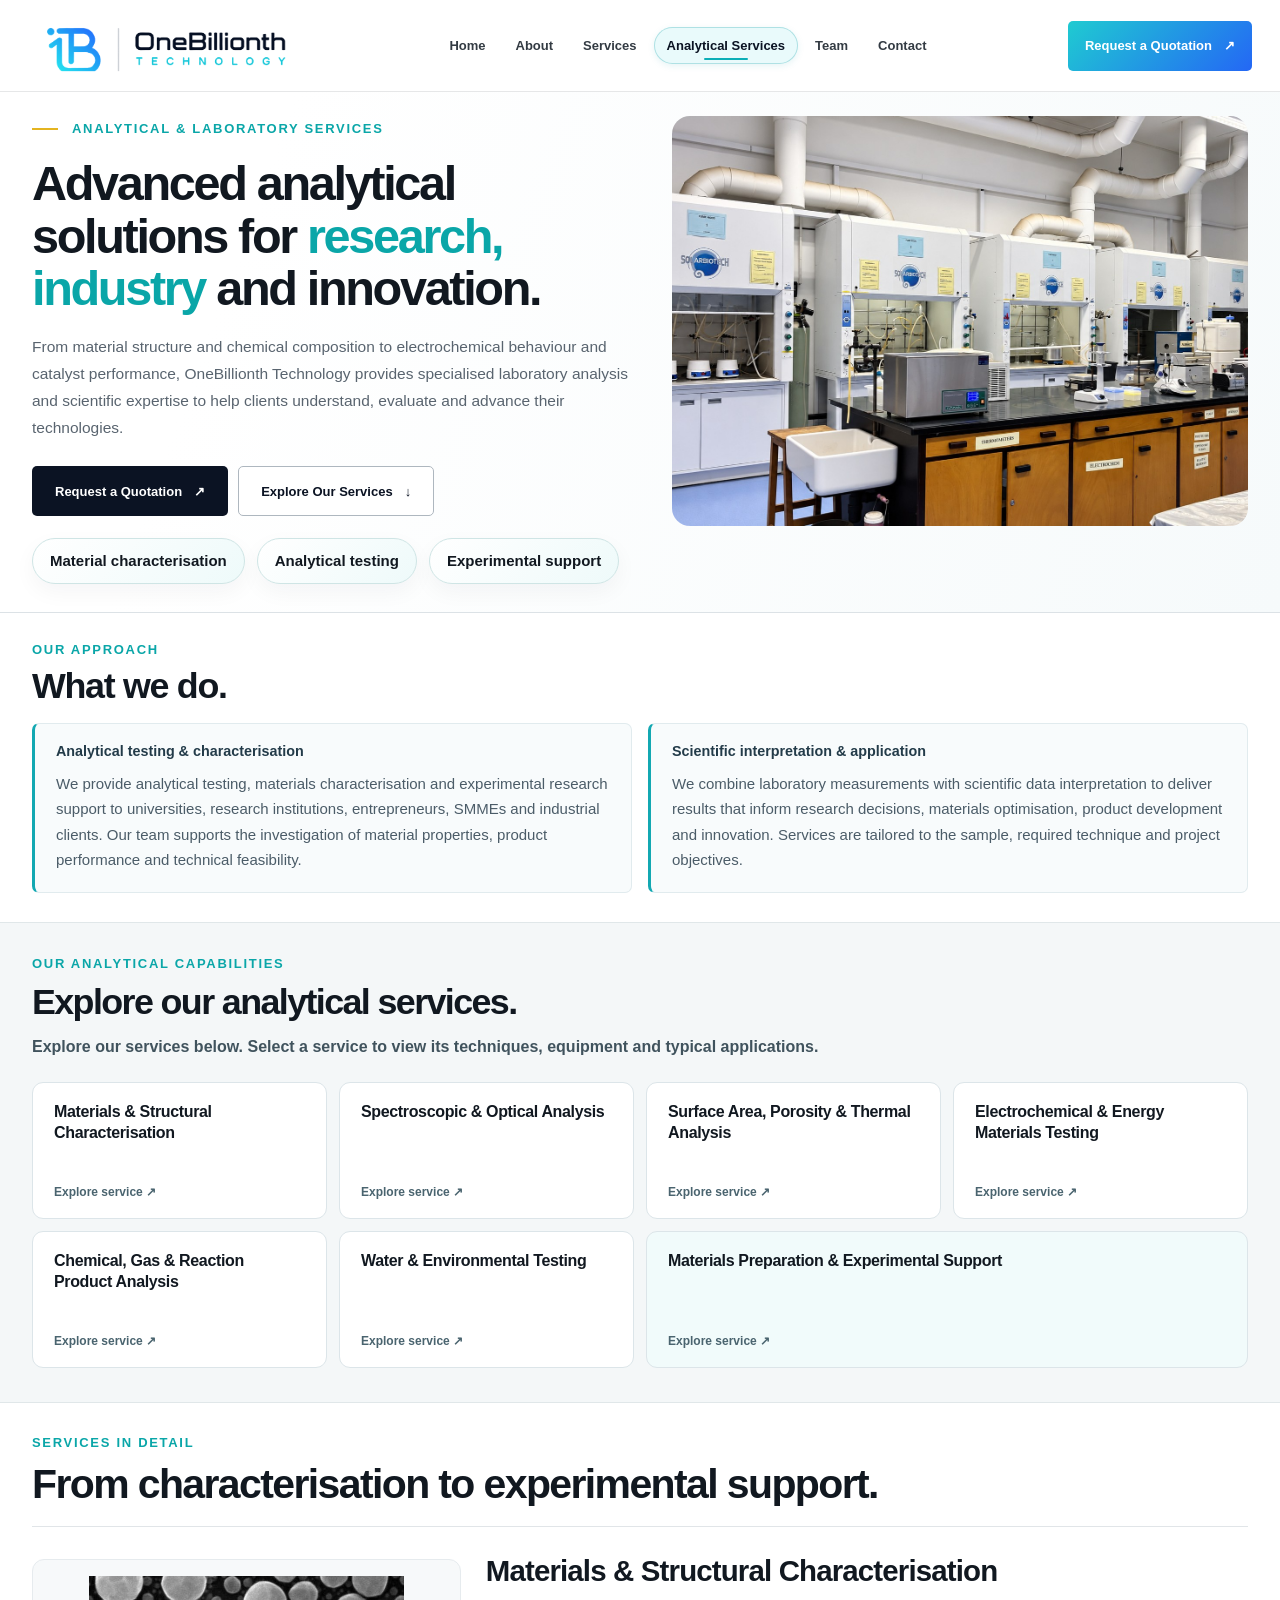
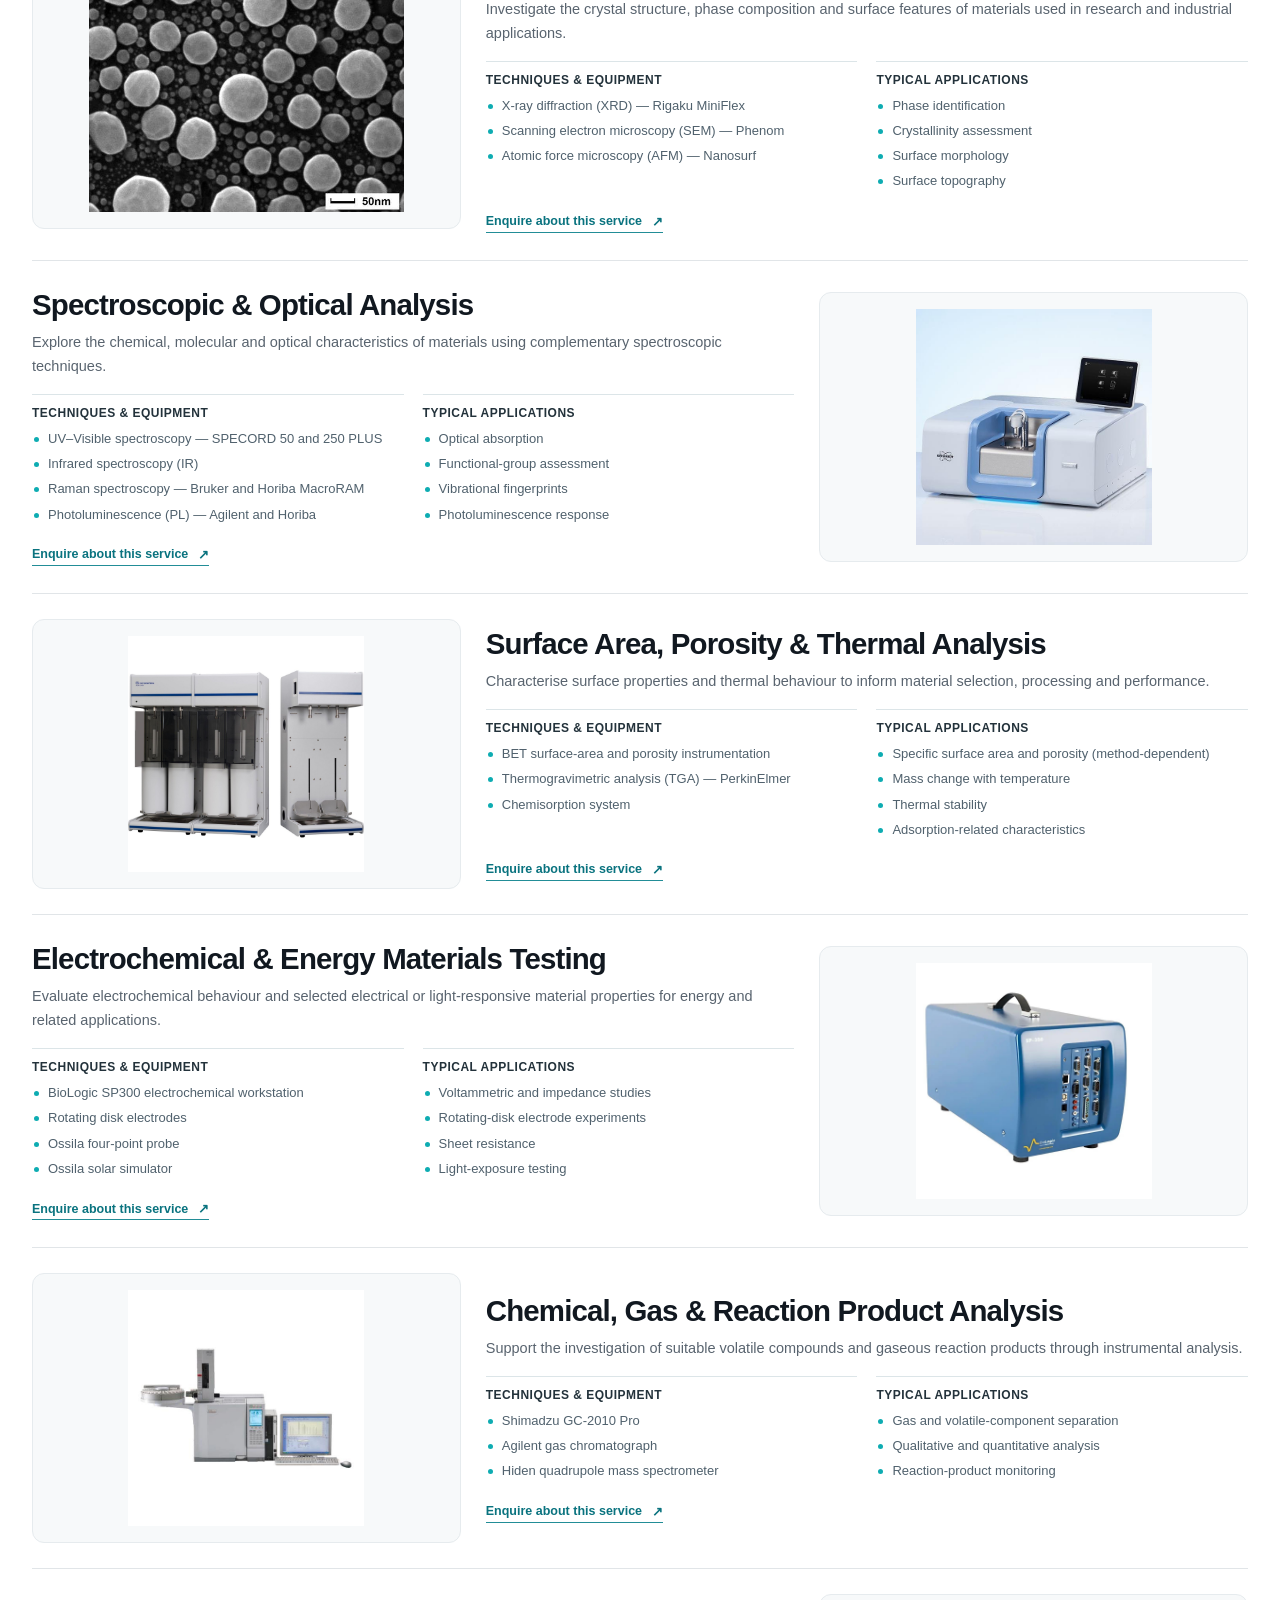
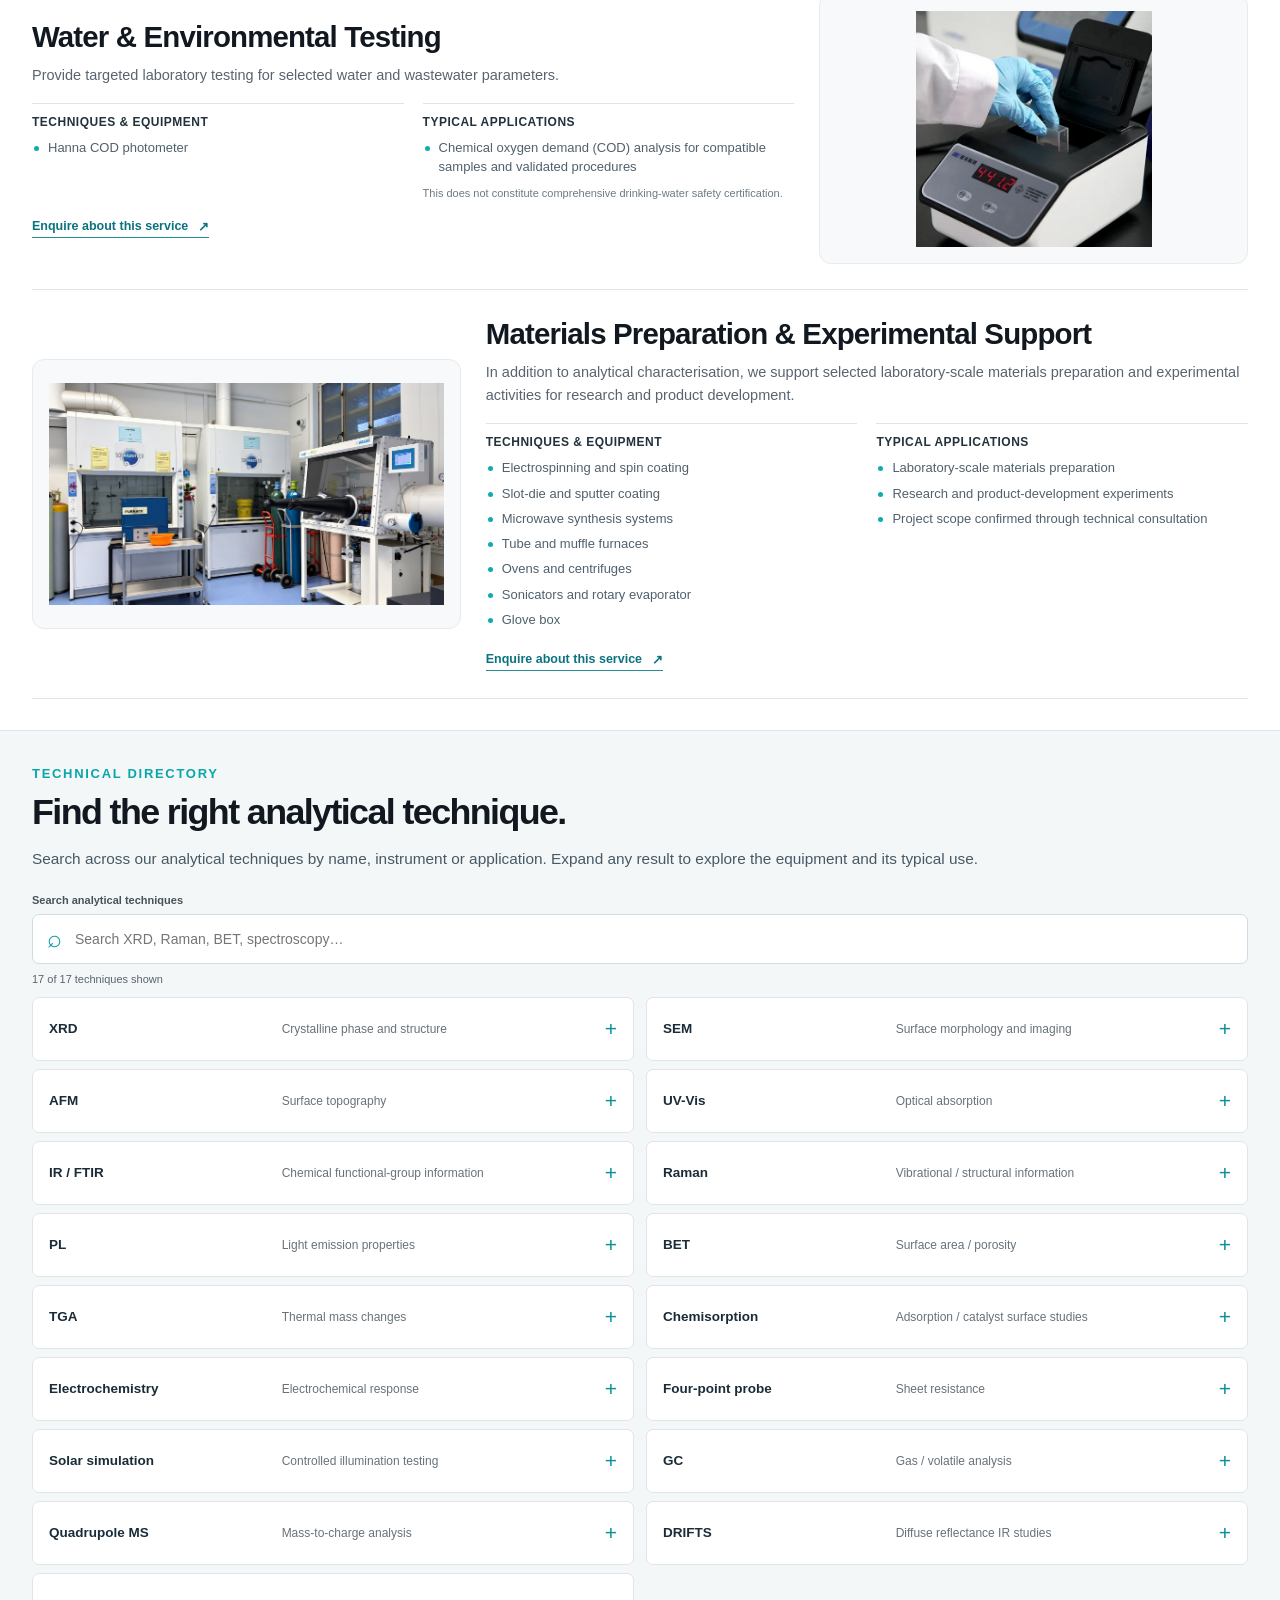
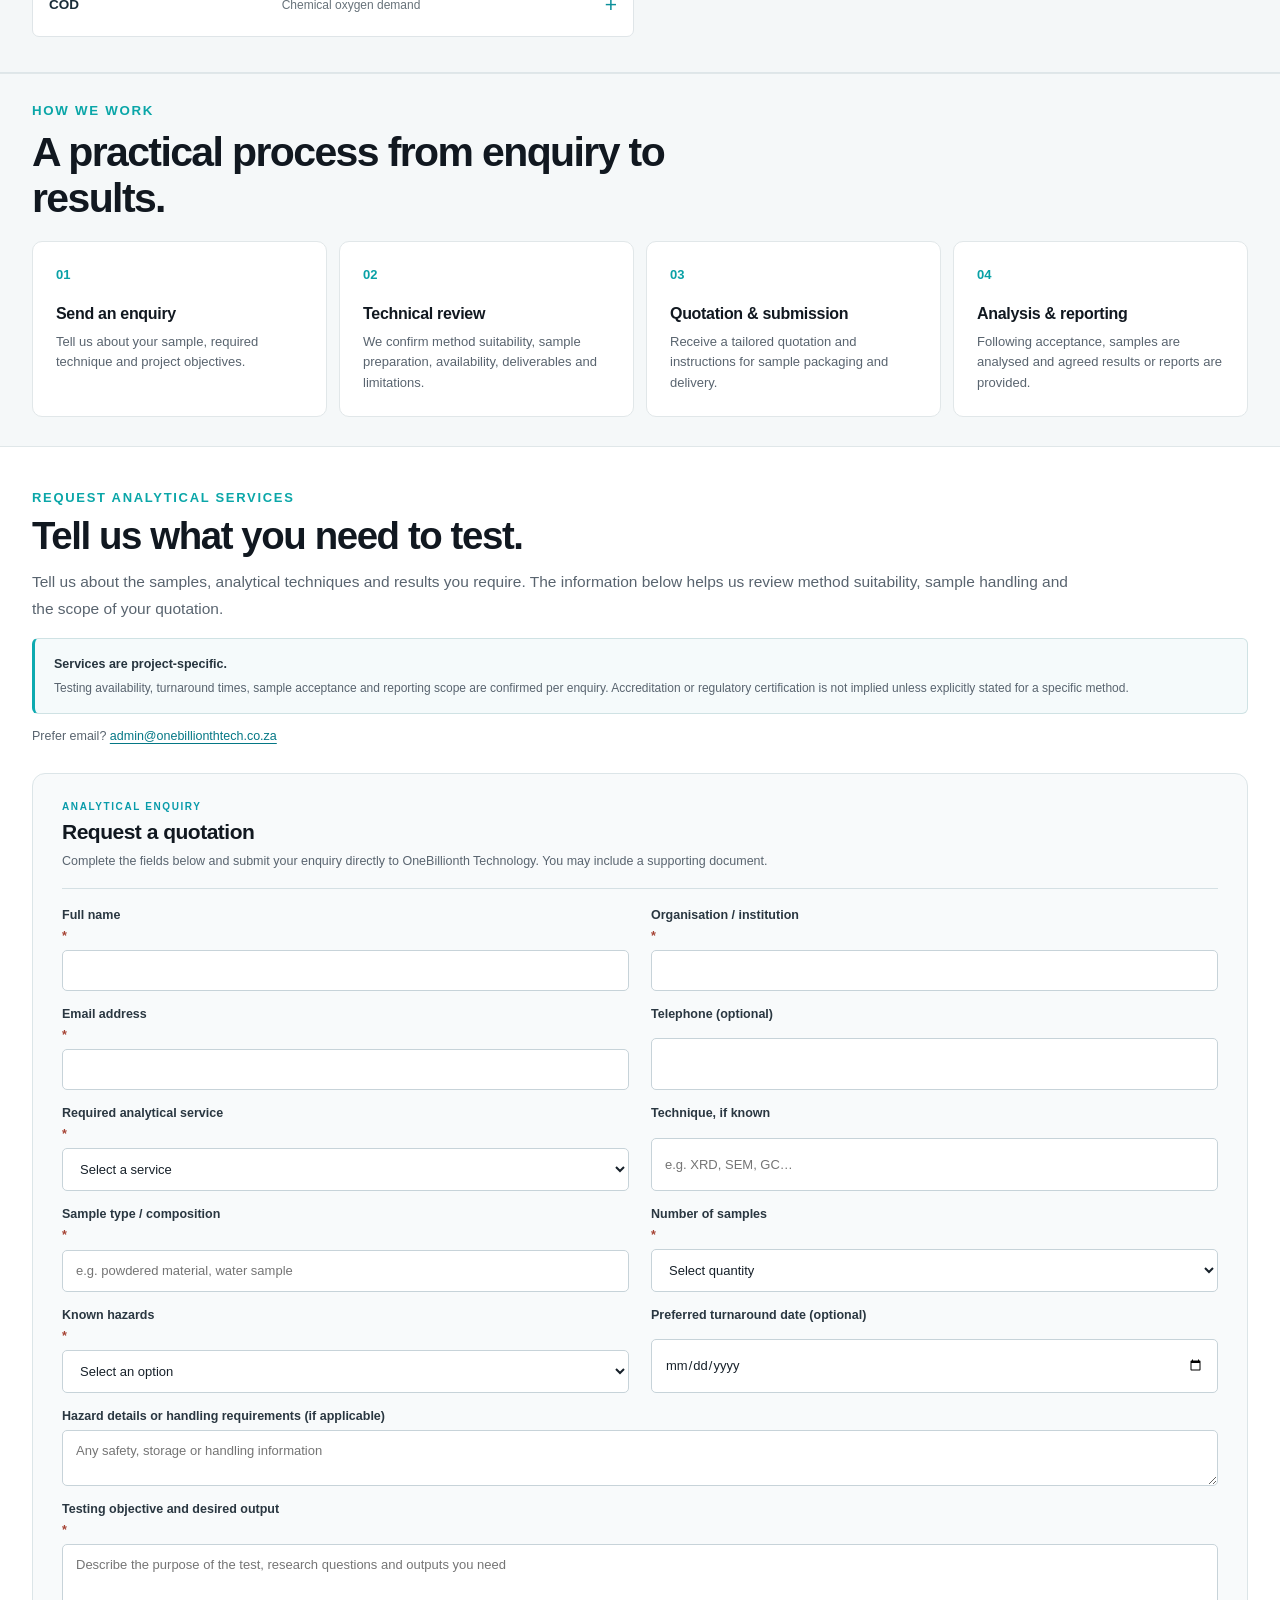
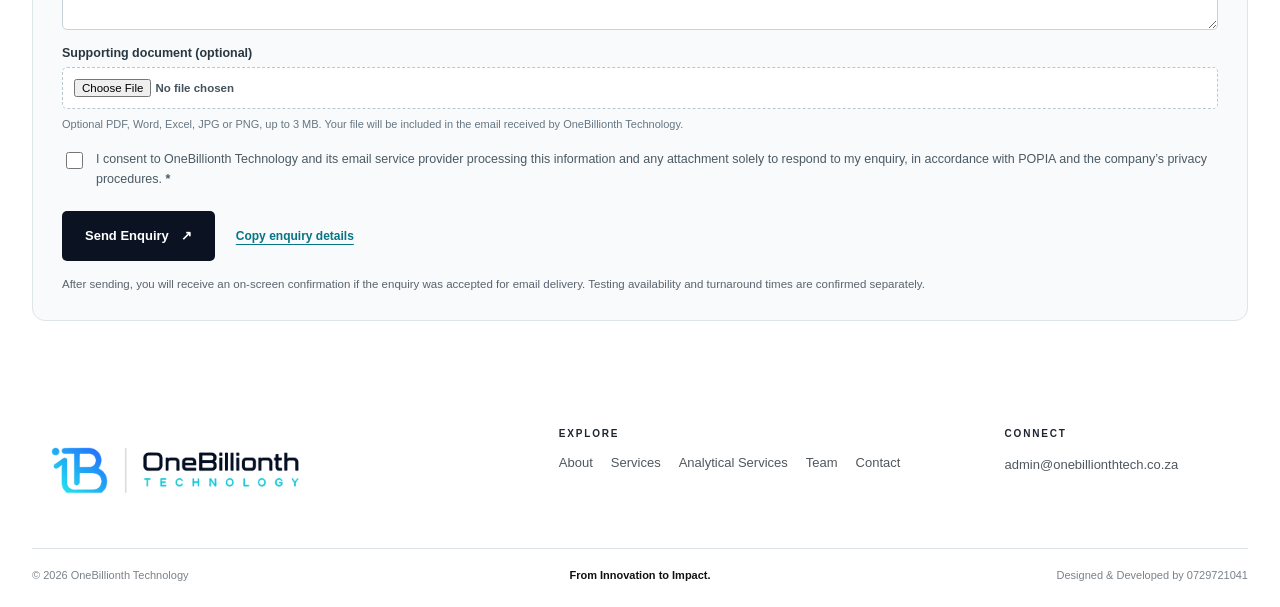
==== commit 98a74196: "Publish approved multipage review with analytical and homepage refinements" ====
--- a/analytical-services/index.html
+++ b/analytical-services/index.html
@@ -1,218 +1,195 @@
-<!doctype html>
+<!DOCTYPE html>
+
 <html lang="en">
 <head>
-<meta charset="utf-8" />
-<meta name="viewport" content="width=device-width,initial-scale=1" />
-<meta name="theme-color" content="#ffffff" />
-<meta name="description" content="Explore XRD, SEM, AFM, spectroscopy, thermal analysis, electrochemical testing and specialist laboratory services at OneBillionth Technology. Request a quotation." />
-<meta property="og:title" content="Analytical Testing &amp; Materials Characterisation | OneBillionth Technology" />
-<meta property="og:description" content="Advanced analytical and laboratory services for research, industry and innovation." />
+<meta charset="utf-8"/>
+<meta content="width=device-width,initial-scale=1" name="viewport"/>
+<meta content="#ffffff" name="theme-color"/>
+<meta content="Explore XRD, SEM, AFM, spectroscopy, thermal analysis, electrochemical testing and specialist laboratory services at OneBillionth Technology. Request a quotation." name="description"/>
+<meta content="Analytical Testing &amp; Materials Characterisation | OneBillionth Technology" property="og:title"/>
+<meta content="Advanced analytical and laboratory services for research, industry and innovation." property="og:description"/>
 <title>Analytical Testing &amp; Materials Characterisation | OneBillionth Technology</title>
-<link rel="icon" href="../assets/favicon.ico" />
-<link rel="stylesheet" href="../home.css" />
-<link rel="stylesheet" href="../analytical-services.css" />
+<link href="../assets/favicon.ico" rel="icon"/>
+<link href="../home.css" rel="stylesheet"/>
+<link href="../analytical-services.css" rel="stylesheet"/>
 </head>
 <body class="analytical-page">
 <div class="page-progress" id="pageProgress"></div>
 <header class="site-header" id="siteHeader">
-  <a class="brand" href="../index.html#home" aria-label="OneBillionth Technology home"><img src="../assets/onebillionth-horizontal.png" alt="OneBillionth Technology" /></a>
-  <nav class="desktop-nav" aria-label="Primary navigation">
-    <a href="../index.html#home">Home</a><a href="../index.html#about">About</a><a href="../index.html#services">Services</a><a href="index.html" class="active" aria-current="page">Analytical Services</a><a href="../index.html#team">Team</a><a href="../index.html#contact">Contact</a>
-  </nav>
-  <a class="button button-primary desktop-cta" href="#request-quote">Request a Quotation <span aria-hidden="true">↗</span></a>
-  <button class="menu-button" id="menuButton" aria-label="Open menu" aria-expanded="false" aria-controls="mobileMenu"><span></span><span></span></button>
-  <div class="mobile-menu" id="mobileMenu" aria-hidden="true">
-    <a href="../index.html#home">Home</a><a href="../index.html#about">About</a><a href="../index.html#services">Services</a><a href="index.html" aria-current="page">Analytical Services</a><a href="../index.html#team">Team</a><a href="../index.html#contact">Contact</a>
-  </div>
+<a aria-label="OneBillionth Technology home" class="brand" href="../index.html"><img alt="OneBillionth Technology" src="../assets/onebillionth-horizontal.png"/></a>
+<nav aria-label="Primary navigation" class="desktop-nav">
+<a href="../index.html">Home</a><a href="../about.html">About</a><a href="../services.html">Services</a><a aria-current="page" class="active" href="index.html">Analytical Services</a><a href="../team.html">Team</a><a href="../contact.html">Contact</a>
+</nav>
+<a class="button button-primary desktop-cta" href="#request-quote">Request a Quotation <span aria-hidden="true">↗</span></a>
+<button aria-controls="mobileMenu" aria-expanded="false" aria-label="Open menu" class="menu-button" id="menuButton"><span></span><span></span></button>
+<div aria-hidden="true" class="mobile-menu" id="mobileMenu">
+<a href="../index.html">Home</a><a href="../about.html">About</a><a href="../services.html">Services</a><a aria-current="page" class="active" href="index.html">Analytical Services</a><a href="../team.html">Team</a><a href="../contact.html">Contact</a>
+</div>
 </header>
 <main id="main">
-  <section class="as-hero">
-    <div class="as-container as-hero-grid">
-      <div class="as-hero-content reveal">
-        <div class="section-kicker">ANALYTICAL &amp; LABORATORY SERVICES</div>
-        <h1>Advanced analytical solutions for <em>research, industry</em> and innovation.</h1>
-        <p class="as-hero-intro">From material structure and chemical composition to electrochemical behaviour and catalyst performance, OneBillionth Technology provides specialised laboratory analysis and scientific expertise to help clients understand, evaluate and advance their technologies.</p>
-        <div class="as-hero-actions"><a class="button button-primary" href="#request-quote">Request a Quotation <span aria-hidden="true">↗</span></a><a class="button button-outline" href="#explore-services">Explore Our Services <span aria-hidden="true">↓</span></a></div>
-        <div class="as-hero-keywords hero-focus"><span>Material characterisation</span><span>Analytical testing</span><span>Experimental support</span></div>
-      </div>
-      <div class="as-hero-photo reveal"><img src="../assets/home/lab-benches.jpg" alt="Laboratory workstations and scientific equipment for analytical research" /><div class="as-hero-photo-label">LABORATORY ANALYSIS <span>01 — 07</span></div></div>
-    </div>
-  </section>
-  <section class="as-intro as-section">
-    <div class="as-container as-intro-grid">
-      <div><div class="as-eyebrow">OUR APPROACH</div><h2>What we do.</h2></div>
-      <div class="as-intro-text">
-        <div class="as-approach-point"><span class="as-approach-label">Analytical testing &amp; characterisation</span><p>We provide analytical testing, materials characterisation and experimental research support to universities, research institutions, entrepreneurs, SMMEs and industrial clients. Our team supports the investigation of material properties, product performance and technical feasibility.</p></div>
-        <div class="as-approach-point"><span class="as-approach-label">Scientific interpretation &amp; application</span><p>We combine laboratory measurements with scientific data interpretation to deliver results that inform research decisions, materials optimisation, product development and innovation. Services are tailored to the sample, required technique and project objectives.</p></div>
-      </div>
-    </div>
-  </section>
-  <section class="as-section as-overview" id="explore-services">
-    <div class="as-container">
-      <div class="as-section-heading as-editorial-heading"><div><div class="as-eyebrow">OUR ANALYTICAL CAPABILITIES</div><h2>Specialist services, clearly defined.</h2></div><p class="as-section-deck">Explore the seven service areas below. Select a service to view its analytical techniques, instrumentation and typical applications.</p></div>
-      <div class="as-card-grid"><a class="as-card" href="#service-01"><span class="as-card-number">01 / 07</span><h3>Materials &amp; Structural Characterisation</h3><span class="as-card-arrow" aria-hidden="true">Explore service ↗</span></a>
-<a class="as-card" href="#service-02"><span class="as-card-number">02 / 07</span><h3>Spectroscopic &amp; Optical Analysis</h3><span class="as-card-arrow" aria-hidden="true">Explore service ↗</span></a>
-<a class="as-card" href="#service-03"><span class="as-card-number">03 / 07</span><h3>Surface Area, Porosity &amp; Thermal Analysis</h3><span class="as-card-arrow" aria-hidden="true">Explore service ↗</span></a>
-<a class="as-card" href="#service-04"><span class="as-card-number">04 / 07</span><h3>Electrochemical &amp; Energy Materials Testing</h3><span class="as-card-arrow" aria-hidden="true">Explore service ↗</span></a>
-<a class="as-card" href="#service-05"><span class="as-card-number">05 / 07</span><h3>Chemical, Gas &amp; Reaction Product Analysis</h3><span class="as-card-arrow" aria-hidden="true">Explore service ↗</span></a>
-<a class="as-card" href="#service-06"><span class="as-card-number">06 / 07</span><h3>Water &amp; Environmental Testing</h3><span class="as-card-arrow" aria-hidden="true">Explore service ↗</span></a>
-<a class="as-card" href="#service-07"><span class="as-card-number">07 / 07</span><h3>Materials Preparation &amp; Experimental Support</h3><span class="as-card-arrow" aria-hidden="true">Explore service ↗</span></a></div>
-    </div>
-  </section>
-  <section class="as-section as-services-detail" id="service-details">
-    <div class="as-container"><div class="as-section-heading as-heading-short"><div><div class="as-eyebrow">SERVICES IN DETAIL</div><h2>From characterisation to experimental support.</h2></div></div>
-      
+<section class="as-hero">
+<div class="as-container as-hero-grid">
+<div class="as-hero-content reveal">
+<div class="section-kicker">ANALYTICAL &amp; LABORATORY SERVICES</div>
+<h1>Advanced analytical solutions for <em>research, industry</em> and innovation.</h1>
+<p class="as-hero-intro">From material structure and chemical composition to electrochemical behaviour and catalyst performance, OneBillionth Technology provides specialised laboratory analysis and scientific expertise to help clients understand, evaluate and advance their technologies.</p>
+<div class="as-hero-actions"><a class="button button-primary" href="#request-quote">Request a Quotation <span aria-hidden="true">↗</span></a><a class="button button-outline" href="#explore-services">Explore Our Services <span aria-hidden="true">↓</span></a></div>
+<div class="as-hero-keywords hero-focus"><span>Material characterisation</span><span>Analytical testing</span><span>Experimental support</span></div>
+</div>
+<div class="as-hero-photo reveal"><img alt="Laboratory workstations and scientific equipment for analytical research" src="../assets/home/lab-benches.jpg"/></div>
+</div>
+</section>
+<section class="as-intro as-section">
+<div class="as-container as-intro-grid">
+<div><div class="as-eyebrow">OUR APPROACH</div><h2>What we do.</h2></div>
+<div class="as-intro-text">
+<div class="as-approach-point"><span class="as-approach-label">Analytical testing &amp; characterisation</span><p>We provide analytical testing, materials characterisation and experimental research support to universities, research institutions, entrepreneurs, SMMEs and industrial clients. Our team supports the investigation of material properties, product performance and technical feasibility.</p></div>
+<div class="as-approach-point"><span class="as-approach-label">Scientific interpretation &amp; application</span><p>We combine laboratory measurements with scientific data interpretation to deliver results that inform research decisions, materials optimisation, product development and innovation. Services are tailored to the sample, required technique and project objectives.</p></div>
+</div>
+</div>
+</section>
+<section class="as-section as-overview" id="explore-services">
+<div class="as-container">
+<div class="as-section-heading as-editorial-heading"><div><div class="as-eyebrow">OUR ANALYTICAL CAPABILITIES</div><h2>Explore our analytical services.</h2></div><p class="as-section-deck">Explore our services below. Select a service to view its techniques, equipment and typical applications.</p></div>
+<div class="as-card-grid"><a class="as-card" href="#service-01"><h3>Materials &amp; Structural Characterisation</h3><span aria-hidden="true" class="as-card-arrow">Explore service ↗</span></a>
+<a class="as-card" href="#service-02"><h3>Spectroscopic &amp; Optical Analysis</h3><span aria-hidden="true" class="as-card-arrow">Explore service ↗</span></a>
+<a class="as-card" href="#service-03"><h3>Surface Area, Porosity &amp; Thermal Analysis</h3><span aria-hidden="true" class="as-card-arrow">Explore service ↗</span></a>
+<a class="as-card" href="#service-04"><h3>Electrochemical &amp; Energy Materials Testing</h3><span aria-hidden="true" class="as-card-arrow">Explore service ↗</span></a>
+<a class="as-card" href="#service-05"><h3>Chemical, Gas &amp; Reaction Product Analysis</h3><span aria-hidden="true" class="as-card-arrow">Explore service ↗</span></a>
+<a class="as-card" href="#service-06"><h3>Water &amp; Environmental Testing</h3><span aria-hidden="true" class="as-card-arrow">Explore service ↗</span></a>
+<a class="as-card" href="#service-07"><h3>Materials Preparation &amp; Experimental Support</h3><span aria-hidden="true" class="as-card-arrow">Explore service ↗</span></a></div>
+</div>
+</section>
+<section class="as-section as-services-detail" id="service-details">
+<div class="as-container"><div class="as-section-heading as-heading-short"><div><div class="as-eyebrow">SERVICES IN DETAIL</div><h2>From characterisation to experimental support.</h2></div></div>
 <article class="as-service-row" id="service-01">
-  <figure class="as-service-image"><img src="../assets/analytical/client-lab-01.jpg" alt="Electron microscopy image of material particles" loading="lazy" decoding="async" /></figure>
-  <div class="as-service-description">
-    <span class="as-overline">SERVICE 01 <span class="as-stroke"></span></span>
-    <h3>Materials &amp; Structural Characterisation</h3>
-    <p class="as-service-summary">Investigate the crystal structure, phase composition and surface features of materials used in research and industrial applications.</p>
-    <div class="as-service-facts"><div><h4>Techniques &amp; equipment</h4><p>X-ray diffraction (XRD; Rigaku MiniFlex); scanning electron microscopy (SEM; Phenom); atomic force microscopy (AFM; Nanosurf).</p></div>
-    <div><h4>Typical applications</h4><p>Phase identification, crystallinity assessment, surface morphology and topography.</p></div></div>
-    <a class="as-text-cta" href="#request-quote" data-select-service="01">Enquire about this service <span aria-hidden="true">↗</span></a>
-  </div>
+<figure class="as-service-image"><img alt="Electron microscopy image of material particles" decoding="async" loading="lazy" src="../assets/analytical/client-lab-01.jpg"/></figure>
+<div class="as-service-description">
+<h3>Materials &amp; Structural Characterisation</h3>
+<p class="as-service-summary">Investigate the crystal structure, phase composition and surface features of materials used in research and industrial applications.</p>
+<div class="as-service-facts"><div><h4>Techniques &amp; equipment</h4><ul class="as-facts-list"><li>X-ray diffraction (XRD) — Rigaku MiniFlex</li><li>Scanning electron microscopy (SEM) — Phenom</li><li>Atomic force microscopy (AFM) — Nanosurf</li></ul></div>
+<div><h4>Typical applications</h4><ul class="as-facts-list"><li>Phase identification</li><li>Crystallinity assessment</li><li>Surface morphology</li><li>Surface topography</li></ul></div></div>
+<a class="as-text-cta" data-select-service="01" href="#request-quote">Enquire about this service <span aria-hidden="true">↗</span></a>
+</div>
 </article>
+<article class="as-service-row" id="service-02">
+<figure class="as-service-image"><img alt="Laboratory spectroscopy equipment" decoding="async" loading="lazy" src="../assets/analytical/client-lab-02.jpg"/></figure>
+<div class="as-service-description">
+<h3>Spectroscopic &amp; Optical Analysis</h3>
+<p class="as-service-summary">Explore the chemical, molecular and optical characteristics of materials using complementary spectroscopic techniques.</p>
+<div class="as-service-facts"><div><h4>Techniques &amp; equipment</h4><ul class="as-facts-list"><li>UV–Visible spectroscopy — SPECORD 50 and 250 PLUS</li><li>Infrared spectroscopy (IR)</li><li>Raman spectroscopy — Bruker and Horiba MacroRAM</li><li>Photoluminescence (PL) — Agilent and Horiba</li></ul></div>
+<div><h4>Typical applications</h4><ul class="as-facts-list"><li>Optical absorption</li><li>Functional-group assessment</li><li>Vibrational fingerprints</li><li>Photoluminescence response</li></ul></div></div>
+<a class="as-text-cta" data-select-service="02" href="#request-quote">Enquire about this service <span aria-hidden="true">↗</span></a>
+</div>
+</article>
+<article class="as-service-row" id="service-03">
+<figure class="as-service-image"><img alt="Surface area and porosity laboratory instruments" decoding="async" loading="lazy" src="../assets/analytical/client-lab-03.jpg"/></figure>
+<div class="as-service-description">
+<h3>Surface Area, Porosity &amp; Thermal Analysis</h3>
+<p class="as-service-summary">Characterise surface properties and thermal behaviour to inform material selection, processing and performance.</p>
+<div class="as-service-facts"><div><h4>Techniques &amp; equipment</h4><ul class="as-facts-list"><li>BET surface-area and porosity instrumentation</li><li>Thermogravimetric analysis (TGA) — PerkinElmer</li><li>Chemisorption system</li></ul></div>
+<div><h4>Typical applications</h4><ul class="as-facts-list"><li>Specific surface area and porosity (method-dependent)</li><li>Mass change with temperature</li><li>Thermal stability</li><li>Adsorption-related characteristics</li></ul></div></div>
+<a class="as-text-cta" data-select-service="03" href="#request-quote">Enquire about this service <span aria-hidden="true">↗</span></a>
+</div>
+</article>
+<article class="as-service-row" id="service-04">
+<figure class="as-service-image"><img alt="Electrochemical workstation instrument" decoding="async" loading="lazy" src="../assets/analytical/client-lab-04.jpg"/></figure>
+<div class="as-service-description">
+<h3>Electrochemical &amp; Energy Materials Testing</h3>
+<p class="as-service-summary">Evaluate electrochemical behaviour and selected electrical or light-responsive material properties for energy and related applications.</p>
+<div class="as-service-facts"><div><h4>Techniques &amp; equipment</h4><ul class="as-facts-list"><li>BioLogic SP300 electrochemical workstation</li><li>Rotating disk electrodes</li><li>Ossila four-point probe</li><li>Ossila solar simulator</li></ul></div>
+<div><h4>Typical applications</h4><ul class="as-facts-list"><li>Voltammetric and impedance studies</li><li>Rotating-disk electrode experiments</li><li>Sheet resistance</li><li>Light-exposure testing</li></ul></div></div>
+<a class="as-text-cta" data-select-service="04" href="#request-quote">Enquire about this service <span aria-hidden="true">↗</span></a>
+</div>
+</article>
+<article class="as-service-row" id="service-05">
+<figure class="as-service-image"><img alt="Gas chromatography laboratory equipment" decoding="async" loading="lazy" src="../assets/analytical/client-lab-05.jpg"/></figure>
+<div class="as-service-description">
+<h3>Chemical, Gas &amp; Reaction Product Analysis</h3>
+<p class="as-service-summary">Support the investigation of suitable volatile compounds and gaseous reaction products through instrumental analysis.</p>
+<div class="as-service-facts"><div><h4>Techniques &amp; equipment</h4><ul class="as-facts-list"><li>Shimadzu GC-2010 Pro</li><li>Agilent gas chromatograph</li><li>Hiden quadrupole mass spectrometer</li></ul></div>
+<div><h4>Typical applications</h4><ul class="as-facts-list"><li>Gas and volatile-component separation</li><li>Qualitative and quantitative analysis</li><li>Reaction-product monitoring</li></ul></div></div>
+<a class="as-text-cta" data-select-service="05" href="#request-quote">Enquire about this service <span aria-hidden="true">↗</span></a>
+</div>
+</article>
+<article class="as-service-row" id="service-06">
+<figure class="as-service-image"><img alt="Laboratory sample preparation equipment used for analytical testing" decoding="async" loading="lazy" src="../assets/analytical/client-lab-06.jpg"/></figure>
+<div class="as-service-description">
+<h3>Water &amp; Environmental Testing</h3>
+<p class="as-service-summary">Provide targeted laboratory testing for selected water and wastewater parameters.</p>
+<div class="as-service-facts"><div><h4>Techniques &amp; equipment</h4><ul class="as-facts-list"><li>Hanna COD photometer</li></ul></div>
+<div><h4>Typical applications</h4><ul class="as-facts-list"><li>Chemical oxygen demand (COD) analysis for compatible samples and validated procedures</li></ul><p class="as-method-note">This does not constitute comprehensive drinking-water safety certification.</p></div></div>
+<a class="as-text-cta" data-select-service="06" href="#request-quote">Enquire about this service <span aria-hidden="true">↗</span></a>
+</div>
+</article>
+<article class="as-service-row" id="service-07">
+<figure class="as-service-image"><img alt="Fume hoods and glove box in an advanced materials laboratory" decoding="async" loading="lazy" src="../assets/analytical/service-07-new.png"/></figure>
+<div class="as-service-description">
+<h3>Materials Preparation &amp; Experimental Support</h3>
+<p class="as-service-summary">In addition to analytical characterisation, we support selected laboratory-scale materials preparation and experimental activities for research and product development.</p>
+<div class="as-service-facts"><div><h4>Techniques &amp; equipment</h4><ul class="as-facts-list"><li>Electrospinning and spin coating</li><li>Slot-die and sputter coating</li><li>Microwave synthesis systems</li><li>Tube and muffle furnaces</li><li>Ovens and centrifuges</li><li>Sonicators and rotary evaporator</li><li>Glove box</li></ul></div>
+<div><h4>Typical applications</h4><ul class="as-facts-list"><li>Laboratory-scale materials preparation</li><li>Research and product-development experiments</li><li>Project scope confirmed through technical consultation</li></ul></div></div>
+<a class="as-text-cta" data-select-service="07" href="#request-quote">Enquire about this service <span aria-hidden="true">↗</span></a>
+</div>
+</article>
+</div>
+</section>
+<section class="as-section as-directory" id="technique-directory">
+<div class="as-container">
+<div class="as-section-heading as-editorial-heading"><div><div class="as-eyebrow">TECHNICAL DIRECTORY</div><h2>Find the right analytical technique.</h2></div><p class="as-section-deck">Search across our analytical techniques by name, instrument or application. Expand any result to explore the equipment and its typical use.</p></div>
+<div class="as-search-wrap"><label for="techniqueSearch">Search analytical techniques</label><div class="as-search-box"><span aria-hidden="true">⌕</span><input autocomplete="off" id="techniqueSearch" placeholder="Search XRD, Raman, BET, spectroscopy…" type="search"/><button hidden="" id="clearTechniqueSearch" type="button">Clear</button></div><p aria-live="polite" class="as-directory-count" id="techniqueCount" role="status">17 techniques listed</p></div>
+<div class="as-technique-list"><details class="as-technique" data-technique=""><summary><span class="as-tech-name">XRD</span><span class="as-tech-short">Crystalline phase and structure</span><span aria-hidden="true" class="as-tech-plus">+</span></summary><div class="as-tech-detail"><p><strong>Equipment / configuration</strong><span>Rigaku MiniFlex</span></p><p><strong>Typical use</strong><span>Crystalline phase and structure</span></p></div></details>
+<details class="as-technique" data-technique=""><summary><span class="as-tech-name">SEM</span><span class="as-tech-short">Surface morphology and imaging</span><span aria-hidden="true" class="as-tech-plus">+</span></summary><div class="as-tech-detail"><p><strong>Equipment / configuration</strong><span>Phenom SEM</span></p><p><strong>Typical use</strong><span>Surface morphology and imaging</span></p></div></details>
+<details class="as-technique" data-technique=""><summary><span class="as-tech-name">AFM</span><span class="as-tech-short">Surface topography</span><span aria-hidden="true" class="as-tech-plus">+</span></summary><div class="as-tech-detail"><p><strong>Equipment / configuration</strong><span>Nanosurf AFM</span></p><p><strong>Typical use</strong><span>Surface topography</span></p></div></details>
+<details class="as-technique" data-technique=""><summary><span class="as-tech-name">UV-Vis</span><span class="as-tech-short">Optical absorption</span><span aria-hidden="true" class="as-tech-plus">+</span></summary><div class="as-tech-detail"><p><strong>Equipment / configuration</strong><span>SPECORD 50 / 250 PLUS</span></p><p><strong>Typical use</strong><span>Optical absorption</span></p></div></details>
+<details class="as-technique" data-technique=""><summary><span class="as-tech-name">IR / FTIR</span><span class="as-tech-short">Chemical functional-group information</span><span aria-hidden="true" class="as-tech-plus">+</span></summary><div class="as-tech-detail"><p><strong>Equipment / configuration</strong><span>Bruker IR spectrometers</span></p><p><strong>Typical use</strong><span>Chemical functional-group information</span></p></div></details>
+<details class="as-technique" data-technique=""><summary><span class="as-tech-name">Raman</span><span class="as-tech-short">Vibrational / structural information</span><span aria-hidden="true" class="as-tech-plus">+</span></summary><div class="as-tech-detail"><p><strong>Equipment / configuration</strong><span>Bruker Raman / Horiba MacroRAM</span></p><p><strong>Typical use</strong><span>Vibrational / structural information</span></p></div></details>
+<details class="as-technique" data-technique=""><summary><span class="as-tech-name">PL</span><span class="as-tech-short">Light emission properties</span><span aria-hidden="true" class="as-tech-plus">+</span></summary><div class="as-tech-detail"><p><strong>Equipment / configuration</strong><span>Agilent / Horiba PL</span></p><p><strong>Typical use</strong><span>Light emission properties</span></p></div></details>
+<details class="as-technique" data-technique=""><summary><span class="as-tech-name">BET</span><span class="as-tech-short">Surface area / porosity</span><span aria-hidden="true" class="as-tech-plus">+</span></summary><div class="as-tech-detail"><p><strong>Equipment / configuration</strong><span>BET system</span></p><p><strong>Typical use</strong><span>Surface area / porosity</span></p></div></details>
+<details class="as-technique" data-technique=""><summary><span class="as-tech-name">TGA</span><span class="as-tech-short">Thermal mass changes</span><span aria-hidden="true" class="as-tech-plus">+</span></summary><div class="as-tech-detail"><p><strong>Equipment / configuration</strong><span>PerkinElmer TGA</span></p><p><strong>Typical use</strong><span>Thermal mass changes</span></p></div></details>
+<details class="as-technique" data-technique=""><summary><span class="as-tech-name">Chemisorption</span><span class="as-tech-short">Adsorption / catalyst surface studies</span><span aria-hidden="true" class="as-tech-plus">+</span></summary><div class="as-tech-detail"><p><strong>Equipment / configuration</strong><span>Poretech system</span></p><p><strong>Typical use</strong><span>Adsorption / catalyst surface studies</span></p></div></details>
+<details class="as-technique" data-technique=""><summary><span class="as-tech-name">Electrochemistry</span><span class="as-tech-short">Electrochemical response</span><span aria-hidden="true" class="as-tech-plus">+</span></summary><div class="as-tech-detail"><p><strong>Equipment / configuration</strong><span>BioLogic SP300; RDE</span></p><p><strong>Typical use</strong><span>Electrochemical response</span></p></div></details>
+<details class="as-technique" data-technique=""><summary><span class="as-tech-name">Four-point probe</span><span class="as-tech-short">Sheet resistance</span><span aria-hidden="true" class="as-tech-plus">+</span></summary><div class="as-tech-detail"><p><strong>Equipment / configuration</strong><span>Ossila</span></p><p><strong>Typical use</strong><span>Sheet resistance</span></p></div></details>
+<details class="as-technique" data-technique=""><summary><span class="as-tech-name">Solar simulation</span><span class="as-tech-short">Controlled illumination testing</span><span aria-hidden="true" class="as-tech-plus">+</span></summary><div class="as-tech-detail"><p><strong>Equipment / configuration</strong><span>Ossila</span></p><p><strong>Typical use</strong><span>Controlled illumination testing</span></p></div></details>
+<details class="as-technique" data-technique=""><summary><span class="as-tech-name">GC</span><span class="as-tech-short">Gas / volatile analysis</span><span aria-hidden="true" class="as-tech-plus">+</span></summary><div class="as-tech-detail"><p><strong>Equipment / configuration</strong><span>Shimadzu GC-2010 Pro; Agilent GC</span></p><p><strong>Typical use</strong><span>Gas / volatile analysis</span></p></div></details>
+<details class="as-technique" data-technique=""><summary><span class="as-tech-name">Quadrupole MS</span><span class="as-tech-short">Mass-to-charge analysis</span><span aria-hidden="true" class="as-tech-plus">+</span></summary><div class="as-tech-detail"><p><strong>Equipment / configuration</strong><span>Hiden Analytical</span></p><p><strong>Typical use</strong><span>Mass-to-charge analysis</span></p></div></details>
+<details class="as-technique" data-technique=""><summary><span class="as-tech-name">DRIFTS</span><span class="as-tech-short">Diffuse reflectance IR studies</span><span aria-hidden="true" class="as-tech-plus">+</span></summary><div class="as-tech-detail"><p><strong>Equipment / configuration</strong><span>Bruker IR + DRIFTS cell</span></p><p><strong>Typical use</strong><span>Diffuse reflectance IR studies</span></p></div></details>
+<details class="as-technique" data-technique=""><summary><span class="as-tech-name">COD</span><span class="as-tech-short">Chemical oxygen demand</span><span aria-hidden="true" class="as-tech-plus">+</span></summary><div class="as-tech-detail"><p><strong>Equipment / configuration</strong><span>Hanna photometer</span></p><p><strong>Typical use</strong><span>Chemical oxygen demand</span></p></div></details></div>
+<p class="as-tech-empty" hidden="" id="techniqueEmpty">No matching techniques. Try another term or <button id="resetTechniqueSearch" type="button">view all techniques</button>.</p>
+</div>
+</section>
 
-<article class="as-service-row" id="service-02">
-  <figure class="as-service-image"><img src="../assets/analytical/client-lab-02.jpg" alt="Laboratory spectroscopy equipment" loading="lazy" decoding="async" /></figure>
-  <div class="as-service-description">
-    <span class="as-overline">SERVICE 02 <span class="as-stroke"></span></span>
-    <h3>Spectroscopic &amp; Optical Analysis</h3>
-    <p class="as-service-summary">Explore the chemical, molecular and optical characteristics of materials using complementary spectroscopic techniques.</p>
-    <div class="as-service-facts"><div><h4>Techniques &amp; equipment</h4><p>UV-Visible spectroscopy (SPECORD 50 and 250 PLUS); infrared spectroscopy (IR); Raman spectroscopy (Bruker and Horiba MacroRAM); photoluminescence (PL; Agilent and Horiba).</p></div>
-    <div><h4>Typical applications</h4><p>Optical absorption, functional-group assessment, vibrational fingerprints and photoluminescence response.</p></div></div>
-    <a class="as-text-cta" href="#request-quote" data-select-service="02">Enquire about this service <span aria-hidden="true">↗</span></a>
-  </div>
-</article>
-
-<article class="as-service-row" id="service-03">
-  <figure class="as-service-image"><img src="../assets/analytical/client-lab-03.jpg" alt="Surface area and porosity laboratory instruments" loading="lazy" decoding="async" /></figure>
-  <div class="as-service-description">
-    <span class="as-overline">SERVICE 03 <span class="as-stroke"></span></span>
-    <h3>Surface Area, Porosity &amp; Thermal Analysis</h3>
-    <p class="as-service-summary">Characterise surface properties and thermal behaviour to inform material selection, processing and performance.</p>
-    <div class="as-service-facts"><div><h4>Techniques &amp; equipment</h4><p>BET surface-area/porosity instrumentation; thermogravimetric analysis (TGA; PerkinElmer); chemisorption system.</p></div>
-    <div><h4>Typical applications</h4><p>Specific surface area and porosity (as supported by method), mass change with temperature, thermal stability and adsorption-related characteristics.</p></div></div>
-    <a class="as-text-cta" href="#request-quote" data-select-service="03">Enquire about this service <span aria-hidden="true">↗</span></a>
-  </div>
-</article>
-
-<article class="as-service-row" id="service-04">
-  <figure class="as-service-image"><img src="../assets/analytical/client-lab-04.jpg" alt="Electrochemical workstation instrument" loading="lazy" decoding="async" /></figure>
-  <div class="as-service-description">
-    <span class="as-overline">SERVICE 04 <span class="as-stroke"></span></span>
-    <h3>Electrochemical &amp; Energy Materials Testing</h3>
-    <p class="as-service-summary">Evaluate electrochemical behaviour and selected electrical or light-responsive material properties for energy and related applications.</p>
-    <div class="as-service-facts"><div><h4>Techniques &amp; equipment</h4><p>BioLogic SP300 electrochemical workstation; rotating disk electrodes; Ossila four-point probe; Ossila solar simulator.</p></div>
-    <div><h4>Typical applications</h4><p>Voltammetric and impedance studies where configured, rotating-disk electrode experiments, sheet resistance and light-exposure testing.</p></div></div>
-    <a class="as-text-cta" href="#request-quote" data-select-service="04">Enquire about this service <span aria-hidden="true">↗</span></a>
-  </div>
-</article>
-
-<article class="as-service-row" id="service-05">
-  <figure class="as-service-image"><img src="../assets/analytical/client-lab-05.jpg" alt="Gas chromatography laboratory equipment" loading="lazy" decoding="async" /></figure>
-  <div class="as-service-description">
-    <span class="as-overline">SERVICE 05 <span class="as-stroke"></span></span>
-    <h3>Chemical, Gas &amp; Reaction Product Analysis</h3>
-    <p class="as-service-summary">Support the investigation of suitable volatile compounds and gaseous reaction products through instrumental analysis.</p>
-    <div class="as-service-facts"><div><h4>Techniques &amp; equipment</h4><p>Shimadzu GC-2010 Pro; Agilent gas chromatograph; Hiden quadrupole mass spectrometer.</p></div>
-    <div><h4>Typical applications</h4><p>Gas or volatile-component separation, qualitative/quantitative analysis and reaction-product monitoring, depending on detectors, columns, calibration and configuration.</p></div></div>
-    <a class="as-text-cta" href="#request-quote" data-select-service="05">Enquire about this service <span aria-hidden="true">↗</span></a>
-  </div>
-</article>
-
-<article class="as-service-row" id="service-06">
-  <figure class="as-service-image"><img src="../assets/analytical/../home/chemistry-validation.jpg" alt="Laboratory samples prepared for analytical testing" loading="lazy" decoding="async" /></figure>
-  <div class="as-service-description">
-    <span class="as-overline">SERVICE 06 <span class="as-stroke"></span></span>
-    <h3>Water &amp; Environmental Testing</h3>
-    <p class="as-service-summary">Provide targeted laboratory testing for selected water and wastewater parameters.</p>
-    <div class="as-service-facts"><div><h4>Techniques &amp; equipment</h4><p>Hanna COD photometer.</p></div>
-    <div><h4>Typical applications</h4><p>Chemical oxygen demand (COD) analysis for compatible samples and validated procedures. This is not a comprehensive drinking-water safety certification service.</p></div></div>
-    <a class="as-text-cta" href="#request-quote" data-select-service="06">Enquire about this service <span aria-hidden="true">↗</span></a>
-  </div>
-</article>
-
-<article class="as-service-row" id="service-07">
-  <figure class="as-service-image"><img src="../assets/analytical/client-lab-06.jpg" alt="Laboratory-scale sample preparation using scientific equipment" loading="lazy" decoding="async" /></figure>
-  <div class="as-service-description">
-    <span class="as-overline">SERVICE 07 <span class="as-stroke"></span></span>
-    <h3>Materials Preparation &amp; Experimental Support</h3>
-    <p class="as-service-summary">In addition to analytical characterisation, we support selected laboratory-scale materials preparation and experimental activities for research and product development.</p>
-    <div class="as-service-facts"><div><h4>Techniques &amp; equipment</h4><p>Electrospinning, spin coating, slot-die coating, sputter coating, microwave synthesis systems, tube and muffle furnaces, ovens, centrifuges, sonicators, a rotary evaporator and a glove box.</p></div>
-    <div><h4>Typical applications</h4><p>The scope of each project is defined through a technical consultation.</p></div></div>
-    <a class="as-text-cta" href="#request-quote" data-select-service="07">Enquire about this service <span aria-hidden="true">↗</span></a>
-  </div>
-</article>
-    </div>
-  </section>
-  <section class="as-section as-directory" id="technique-directory">
-    <div class="as-container">
-      <div class="as-section-heading as-editorial-heading"><div><div class="as-eyebrow">TECHNICAL DIRECTORY</div><h2>Find the right analytical technique.</h2></div><p class="as-section-deck">Search across our analytical techniques by name, instrument or application. Expand any result to explore the equipment and its typical use.</p></div>
-      <div class="as-search-wrap"><label for="techniqueSearch">Search analytical techniques</label><div class="as-search-box"><span aria-hidden="true">⌕</span><input id="techniqueSearch" type="search" placeholder="Search XRD, Raman, BET, spectroscopy…" autocomplete="off" /><button type="button" id="clearTechniqueSearch" hidden>Clear</button></div><p class="as-directory-count" id="techniqueCount" role="status" aria-live="polite">17 techniques listed</p></div>
-      <div class="as-technique-list"><details class="as-technique" data-technique><summary><span class="as-tech-name">XRD</span><span class="as-tech-short">Crystalline phase and structure</span><span class="as-tech-plus" aria-hidden="true">+</span></summary><div class="as-tech-detail"><p><strong>Equipment / configuration</strong><span>Rigaku MiniFlex</span></p><p><strong>Typical use</strong><span>Crystalline phase and structure</span></p></div></details>
-<details class="as-technique" data-technique><summary><span class="as-tech-name">SEM</span><span class="as-tech-short">Surface morphology and imaging</span><span class="as-tech-plus" aria-hidden="true">+</span></summary><div class="as-tech-detail"><p><strong>Equipment / configuration</strong><span>Phenom SEM</span></p><p><strong>Typical use</strong><span>Surface morphology and imaging</span></p></div></details>
-<details class="as-technique" data-technique><summary><span class="as-tech-name">AFM</span><span class="as-tech-short">Surface topography</span><span class="as-tech-plus" aria-hidden="true">+</span></summary><div class="as-tech-detail"><p><strong>Equipment / configuration</strong><span>Nanosurf AFM</span></p><p><strong>Typical use</strong><span>Surface topography</span></p></div></details>
-<details class="as-technique" data-technique><summary><span class="as-tech-name">UV-Vis</span><span class="as-tech-short">Optical absorption</span><span class="as-tech-plus" aria-hidden="true">+</span></summary><div class="as-tech-detail"><p><strong>Equipment / configuration</strong><span>SPECORD 50 / 250 PLUS</span></p><p><strong>Typical use</strong><span>Optical absorption</span></p></div></details>
-<details class="as-technique" data-technique><summary><span class="as-tech-name">IR / FTIR</span><span class="as-tech-short">Chemical functional-group information</span><span class="as-tech-plus" aria-hidden="true">+</span></summary><div class="as-tech-detail"><p><strong>Equipment / configuration</strong><span>Bruker IR spectrometers</span></p><p><strong>Typical use</strong><span>Chemical functional-group information</span></p></div></details>
-<details class="as-technique" data-technique><summary><span class="as-tech-name">Raman</span><span class="as-tech-short">Vibrational / structural information</span><span class="as-tech-plus" aria-hidden="true">+</span></summary><div class="as-tech-detail"><p><strong>Equipment / configuration</strong><span>Bruker Raman / Horiba MacroRAM</span></p><p><strong>Typical use</strong><span>Vibrational / structural information</span></p></div></details>
-<details class="as-technique" data-technique><summary><span class="as-tech-name">PL</span><span class="as-tech-short">Light emission properties</span><span class="as-tech-plus" aria-hidden="true">+</span></summary><div class="as-tech-detail"><p><strong>Equipment / configuration</strong><span>Agilent / Horiba PL</span></p><p><strong>Typical use</strong><span>Light emission properties</span></p></div></details>
-<details class="as-technique" data-technique><summary><span class="as-tech-name">BET</span><span class="as-tech-short">Surface area / porosity</span><span class="as-tech-plus" aria-hidden="true">+</span></summary><div class="as-tech-detail"><p><strong>Equipment / configuration</strong><span>BET system</span></p><p><strong>Typical use</strong><span>Surface area / porosity</span></p></div></details>
-<details class="as-technique" data-technique><summary><span class="as-tech-name">TGA</span><span class="as-tech-short">Thermal mass changes</span><span class="as-tech-plus" aria-hidden="true">+</span></summary><div class="as-tech-detail"><p><strong>Equipment / configuration</strong><span>PerkinElmer TGA</span></p><p><strong>Typical use</strong><span>Thermal mass changes</span></p></div></details>
-<details class="as-technique" data-technique><summary><span class="as-tech-name">Chemisorption</span><span class="as-tech-short">Adsorption / catalyst surface studies</span><span class="as-tech-plus" aria-hidden="true">+</span></summary><div class="as-tech-detail"><p><strong>Equipment / configuration</strong><span>Poretech system</span></p><p><strong>Typical use</strong><span>Adsorption / catalyst surface studies</span></p></div></details>
-<details class="as-technique" data-technique><summary><span class="as-tech-name">Electrochemistry</span><span class="as-tech-short">Electrochemical response</span><span class="as-tech-plus" aria-hidden="true">+</span></summary><div class="as-tech-detail"><p><strong>Equipment / configuration</strong><span>BioLogic SP300; RDE</span></p><p><strong>Typical use</strong><span>Electrochemical response</span></p></div></details>
-<details class="as-technique" data-technique><summary><span class="as-tech-name">Four-point probe</span><span class="as-tech-short">Sheet resistance</span><span class="as-tech-plus" aria-hidden="true">+</span></summary><div class="as-tech-detail"><p><strong>Equipment / configuration</strong><span>Ossila</span></p><p><strong>Typical use</strong><span>Sheet resistance</span></p></div></details>
-<details class="as-technique" data-technique><summary><span class="as-tech-name">Solar simulation</span><span class="as-tech-short">Controlled illumination testing</span><span class="as-tech-plus" aria-hidden="true">+</span></summary><div class="as-tech-detail"><p><strong>Equipment / configuration</strong><span>Ossila</span></p><p><strong>Typical use</strong><span>Controlled illumination testing</span></p></div></details>
-<details class="as-technique" data-technique><summary><span class="as-tech-name">GC</span><span class="as-tech-short">Gas / volatile analysis</span><span class="as-tech-plus" aria-hidden="true">+</span></summary><div class="as-tech-detail"><p><strong>Equipment / configuration</strong><span>Shimadzu GC-2010 Pro; Agilent GC</span></p><p><strong>Typical use</strong><span>Gas / volatile analysis</span></p></div></details>
-<details class="as-technique" data-technique><summary><span class="as-tech-name">Quadrupole MS</span><span class="as-tech-short">Mass-to-charge analysis</span><span class="as-tech-plus" aria-hidden="true">+</span></summary><div class="as-tech-detail"><p><strong>Equipment / configuration</strong><span>Hiden Analytical</span></p><p><strong>Typical use</strong><span>Mass-to-charge analysis</span></p></div></details>
-<details class="as-technique" data-technique><summary><span class="as-tech-name">DRIFTS</span><span class="as-tech-short">Diffuse reflectance IR studies</span><span class="as-tech-plus" aria-hidden="true">+</span></summary><div class="as-tech-detail"><p><strong>Equipment / configuration</strong><span>Bruker IR + DRIFTS cell</span></p><p><strong>Typical use</strong><span>Diffuse reflectance IR studies</span></p></div></details>
-<details class="as-technique" data-technique><summary><span class="as-tech-name">COD</span><span class="as-tech-short">Chemical oxygen demand</span><span class="as-tech-plus" aria-hidden="true">+</span></summary><div class="as-tech-detail"><p><strong>Equipment / configuration</strong><span>Hanna photometer</span></p><p><strong>Typical use</strong><span>Chemical oxygen demand</span></p></div></details></div>
-      <p class="as-tech-empty" id="techniqueEmpty" hidden>No matching techniques. Try another term or <button type="button" id="resetTechniqueSearch">view all techniques</button>.</p>
-    </div>
-  </section>
-  <section class="as-section as-support">
-    <div class="as-container as-support-grid">
-      <div><div class="as-eyebrow">WHO WE WORK WITH</div><h2>Analysis across research and industry.</h2><p>Our services support postgraduate researchers and academic laboratories, technology developers and start-ups, SMMEs, manufacturers, clean-energy innovators, catalysis researchers and organisations developing advanced materials and environmental technologies.</p></div>
-      <div class="as-benefit-panel"><div class="as-eyebrow">WHY ONEBILLIONTH</div>
-        <div class="as-benefit"><strong>Scientific expertise</strong><p>Testing informed by research and materials-development experience.</p></div>
-        <div class="as-benefit"><strong>Integrated support</strong><p>Analytical data linked to experimental design, product development and technical troubleshooting.</p></div>
-        <div class="as-benefit"><strong>Project-specific solutions</strong><p>Techniques and deliverables selected around each client's objectives.</p></div>
-        <div class="as-benefit"><strong>Clear communication</strong><p>Technical findings presented in a useful, interpretable format.</p></div>
-      </div>
-    </div>
-  </section>
-  <section class="as-section as-process" id="how-it-works"><div class="as-container"><div class="as-section-heading"><div><div class="as-eyebrow">HOW IT WORKS</div><h2>A practical process from enquiry to results.</h2></div></div>
-    <div class="as-process-grid"><div><span>01</span><h3>Send an enquiry</h3><p>Tell us about your sample, required technique and project objectives.</p></div><div><span>02</span><h3>Technical review</h3><p>We confirm method suitability, sample preparation, availability, deliverables and limitations.</p></div><div><span>03</span><h3>Quotation &amp; submission</h3><p>Receive a tailored quotation and instructions for sample packaging and delivery.</p></div><div><span>04</span><h3>Analysis &amp; reporting</h3><p>Following acceptance, samples are analysed and agreed results or reports are provided.</p></div></div>
-  </div></section>
-  <section class="as-section as-quote-section" id="request-quote">
-    <div class="as-container as-quote-layout">
-      <div class="as-quote-intro"><div class="as-eyebrow">REQUEST ANALYTICAL SERVICES</div><h2>Tell us what you need to test.</h2><p>Tell us about the samples, analytical techniques and results you require. The information below helps us review method suitability, sample handling and the scope of your quotation.</p><div class="as-quote-meta"><strong>Services are project-specific.</strong><p>Testing availability, turnaround times, sample acceptance and reporting scope are confirmed per enquiry. Accreditation or regulatory certification is not implied unless explicitly stated for a specific method.</p></div><p class="as-direct-email">Prefer email? <a href="mailto:admin@onebillionthtech.co.za">admin@onebillionthtech.co.za</a></p></div>
-      <form class="as-quote-form" id="analyticalQuoteForm" method="post" enctype="multipart/form-data" action="/api/analytical-enquiry">
-        <div class="as-honeypot" aria-hidden="true"><label>Leave this field empty<input type="text" name="website" tabindex="-1" autocomplete="off" /></label></div>
-        <div class="as-form-heading"><span>ANALYTICAL ENQUIRY</span><strong>Request a quotation</strong><p>Complete the fields below and submit your enquiry directly to OneBillionth Technology. You may include a supporting document.</p></div>
-        <div class="as-form-grid"><label>Full name <span aria-hidden="true">*</span><input name="full_name" autocomplete="name" required maxlength="120" /></label><label>Organisation / institution <span aria-hidden="true">*</span><input name="organisation" autocomplete="organization" required maxlength="150" /></label></div>
-        <div class="as-form-grid"><label>Email address <span aria-hidden="true">*</span><input name="email" type="email" autocomplete="email" required maxlength="150" /></label><label>Telephone (optional)<input name="telephone" type="tel" autocomplete="tel" maxlength="50" /></label></div>
-        <div class="as-form-grid"><label>Required analytical service <span aria-hidden="true">*</span><select name="service" id="analyticalServiceSelect" required><option value="" disabled selected>Select a service</option><option value="Materials &amp; Structural Characterisation">Materials &amp; Structural Characterisation</option>
+<section class="as-section as-process" id="how-it-works"><div class="as-container"><div class="as-section-heading"><div><div class="as-eyebrow">HOW WE WORK</div><h2>A practical process from enquiry to results.</h2></div></div>
+<div class="as-process-grid"><div><span>01</span><h3>Send an enquiry</h3><p>Tell us about your sample, required technique and project objectives.</p></div><div><span>02</span><h3>Technical review</h3><p>We confirm method suitability, sample preparation, availability, deliverables and limitations.</p></div><div><span>03</span><h3>Quotation &amp; submission</h3><p>Receive a tailored quotation and instructions for sample packaging and delivery.</p></div><div><span>04</span><h3>Analysis &amp; reporting</h3><p>Following acceptance, samples are analysed and agreed results or reports are provided.</p></div></div>
+</div></section>
+<section class="as-section as-quote-section" id="request-quote">
+<div class="as-container as-quote-layout">
+<div class="as-quote-intro"><div class="as-eyebrow">REQUEST ANALYTICAL SERVICES</div><h2>Tell us what you need to test.</h2><p>Tell us about the samples, analytical techniques and results you require. The information below helps us review method suitability, sample handling and the scope of your quotation.</p><div class="as-quote-meta"><strong>Services are project-specific.</strong><p>Testing availability, turnaround times, sample acceptance and reporting scope are confirmed per enquiry. Accreditation or regulatory certification is not implied unless explicitly stated for a specific method.</p></div><p class="as-direct-email">Prefer email? <a href="mailto:admin@onebillionthtech.co.za">admin@onebillionthtech.co.za</a></p></div>
+<form action="/api/analytical-enquiry" class="as-quote-form" enctype="multipart/form-data" id="analyticalQuoteForm" method="post">
+<div aria-hidden="true" class="as-honeypot"><label>Leave this field empty<input autocomplete="off" name="website" tabindex="-1" type="text"/></label></div>
+<div class="as-form-heading"><span>ANALYTICAL ENQUIRY</span><strong>Request a quotation</strong><p>Complete the fields below and submit your enquiry directly to OneBillionth Technology. You may include a supporting document.</p></div>
+<div class="as-form-grid"><label>Full name <span aria-hidden="true">*</span><input autocomplete="name" maxlength="120" name="full_name" required=""/></label><label>Organisation / institution <span aria-hidden="true">*</span><input autocomplete="organization" maxlength="150" name="organisation" required=""/></label></div>
+<div class="as-form-grid"><label>Email address <span aria-hidden="true">*</span><input autocomplete="email" maxlength="150" name="email" required="" type="email"/></label><label>Telephone (optional)<input autocomplete="tel" maxlength="50" name="telephone" type="tel"/></label></div>
+<div class="as-form-grid"><label>Required analytical service <span aria-hidden="true">*</span><select id="analyticalServiceSelect" name="service" required=""><option disabled="" selected="" value="">Select a service</option><option value="Materials &amp; Structural Characterisation">Materials &amp; Structural Characterisation</option>
 <option value="Spectroscopic &amp; Optical Analysis">Spectroscopic &amp; Optical Analysis</option>
 <option value="Surface Area, Porosity &amp; Thermal Analysis">Surface Area, Porosity &amp; Thermal Analysis</option>
 <option value="Electrochemical &amp; Energy Materials Testing">Electrochemical &amp; Energy Materials Testing</option>
 <option value="Chemical, Gas &amp; Reaction Product Analysis">Chemical, Gas &amp; Reaction Product Analysis</option>
 <option value="Water &amp; Environmental Testing">Water &amp; Environmental Testing</option>
-<option value="Materials Preparation &amp; Experimental Support">Materials Preparation &amp; Experimental Support</option><option value="Other">Other</option><option value="Not sure">Not sure — please advise</option></select></label><label>Technique, if known<input name="technique" placeholder="e.g. XRD, SEM, GC…" maxlength="120" /></label></div>
-        <div class="as-form-grid"><label>Sample type / composition <span aria-hidden="true">*</span><input name="sample_type" placeholder="e.g. powdered material, water sample" required maxlength="240" /></label><label>Number of samples <span aria-hidden="true">*</span><select name="samples" required><option value="" disabled selected>Select quantity</option><option>1–5 samples</option><option>6–20 samples</option><option>More than 20 samples</option></select></label></div>
-        <div class="as-form-grid"><label>Known hazards <span aria-hidden="true">*</span><select name="hazards" required><option value="" disabled selected>Select an option</option><option>No known hazards</option><option>Known hazards — see notes</option><option>Not sure</option></select></label><label>Preferred turnaround date (optional)<input name="date" type="date" /></label></div>
-        <label>Hazard details or handling requirements (if applicable)<textarea name="hazard_notes" rows="2" maxlength="1200" placeholder="Any safety, storage or handling information"></textarea></label>
-        <label>Testing objective and desired output <span aria-hidden="true">*</span><textarea name="objective" rows="4" required maxlength="3500" placeholder="Describe the purpose of the test, research questions and outputs you need"></textarea></label>
-        <label>Supporting document (optional)<input type="file" id="supportingFile" name="supporting_file" accept=".pdf,.doc,.docx,.xls,.xlsx,.jpg,.jpeg,.png" /><small>Optional PDF, Word, Excel, JPG or PNG, up to 3 MB. Your file will be included in the email received by OneBillionth Technology.</small></label>
-        <label class="as-consent"><input type="checkbox" name="consent" required /><span>I consent to OneBillionth Technology and its email service provider processing this information and any attachment solely to respond to my enquiry, in accordance with POPIA and the company’s privacy procedures. <strong>*</strong></span></label>
-        <div class="as-form-actions"><button class="button button-primary" type="submit">Send Enquiry <span aria-hidden="true">↗</span></button><button class="as-copy-request" type="button" id="copyQuoteRequest">Copy enquiry details</button></div>
-        <p class="as-form-note" id="quoteFormStatus" aria-live="polite">After sending, you will receive an on-screen confirmation if the enquiry was accepted for email delivery. Testing availability and turnaround times are confirmed separately.</p>
-      </form>
-    </div>
-  </section>
+<option value="Materials Preparation &amp; Experimental Support">Materials Preparation &amp; Experimental Support</option><option value="Other">Other</option><option value="Not sure">Not sure — please advise</option></select></label><label>Technique, if known<input maxlength="120" name="technique" placeholder="e.g. XRD, SEM, GC…"/></label></div>
+<div class="as-form-grid"><label>Sample type / composition <span aria-hidden="true">*</span><input maxlength="240" name="sample_type" placeholder="e.g. powdered material, water sample" required=""/></label><label>Number of samples <span aria-hidden="true">*</span><select name="samples" required=""><option disabled="" selected="" value="">Select quantity</option><option>1–5 samples</option><option>6–20 samples</option><option>More than 20 samples</option></select></label></div>
+<div class="as-form-grid"><label>Known hazards <span aria-hidden="true">*</span><select name="hazards" required=""><option disabled="" selected="" value="">Select an option</option><option>No known hazards</option><option>Known hazards — see notes</option><option>Not sure</option></select></label><label>Preferred turnaround date (optional)<input name="date" type="date"/></label></div>
+<label>Hazard details or handling requirements (if applicable)<textarea maxlength="1200" name="hazard_notes" placeholder="Any safety, storage or handling information" rows="2"></textarea></label>
+<label>Testing objective and desired output <span aria-hidden="true">*</span><textarea maxlength="3500" name="objective" placeholder="Describe the purpose of the test, research questions and outputs you need" required="" rows="4"></textarea></label>
+<label>Supporting document (optional)<input accept=".pdf,.doc,.docx,.xls,.xlsx,.jpg,.jpeg,.png" id="supportingFile" name="supporting_file" type="file"/><small>Optional PDF, Word, Excel, JPG or PNG, up to 3 MB. Your file will be included in the email received by OneBillionth Technology.</small></label>
+<label class="as-consent"><input name="consent" required="" type="checkbox"/><span>I consent to OneBillionth Technology and its email service provider processing this information and any attachment solely to respond to my enquiry, in accordance with POPIA and the company’s privacy procedures. <strong>*</strong></span></label>
+<div class="as-form-actions"><button class="button button-primary" type="submit">Send Enquiry <span aria-hidden="true">↗</span></button><button class="as-copy-request" id="copyQuoteRequest" type="button">Copy enquiry details</button></div>
+<p aria-live="polite" class="as-form-note" id="quoteFormStatus">After sending, you will receive an on-screen confirmation if the enquiry was accepted for email delivery. Testing availability and turnaround times are confirmed separately.</p>
+</form>
+</div>
+</section>
 </main>
-<footer class="site-footer"><div class="footer-main"><a class="footer-logo" href="../index.html#home"><img src="../assets/onebillionth-horizontal.png" alt="OneBillionth Technology" /></a><div class="footer-nav"><strong>Explore</strong><div><a href="../index.html#about">About</a><a href="../index.html#services">Services</a><a href="index.html">Analytical Services</a><a href="../index.html#team">Team</a><a href="../index.html#contact">Contact</a></div></div><div class="footer-contact"><strong>Connect</strong><a href="mailto:admin@onebillionthtech.co.za">admin@onebillionthtech.co.za</a></div></div><div class="footer-bottom"><span>© 2026 OneBillionth Technology</span><span>From Innovation to Impact.</span><span>Designed &amp; Developed by 0729721041</span></div></footer>
-<button class="back-top" id="backTop" aria-label="Back to top">↑</button>
+<footer class="site-footer"><div class="footer-main"><a class="footer-logo" href="../index.html"><img alt="OneBillionth Technology" src="../assets/onebillionth-horizontal.png"/></a><div class="footer-nav"><strong>Explore</strong><div><a href="../about.html">About</a><a href="../services.html">Services</a><a href="index.html">Analytical Services</a><a href="../team.html">Team</a><a href="../contact.html">Contact</a></div></div><div class="footer-contact"><strong>Connect</strong><a href="mailto:admin@onebillionthtech.co.za">admin@onebillionthtech.co.za</a></div></div><div class="footer-bottom"><span>© 2026 OneBillionth Technology</span><span>From Innovation to Impact.</span><span>Designed &amp; Developed by 0729721041</span></div></footer>
+<button aria-label="Back to top" class="back-top" id="backTop">↑</button>
 <script src="../script.js"></script><script src="../analytical-services.js"></script>
 </body></html>
--- a/home.css
+++ b/home.css
@@ -894,3 +894,182 @@
   .hero-home{padding-block:22px 26px}
   .hero-home-inner{align-items:start}
 }
+
+
+/* Multipage refinement update */
+body.subpage .hero-home{padding-top:clamp(2.5rem,5vw,4.5rem);padding-bottom:clamp(2.5rem,5vw,4rem);}
+.page-overview-links{padding-top:3.5rem;padding-bottom:3.5rem;}
+.page-card-grid{display:grid;grid-template-columns:repeat(5,minmax(0,1fr));gap:1rem;margin-top:2rem;}
+.page-card{display:flex;flex-direction:column;gap:.8rem;padding:1.4rem;border:1px solid var(--line);border-radius:1.2rem;background:#fff;color:inherit;text-decoration:none;transition:transform .2s ease, box-shadow .2s ease, border-color .2s ease;}
+.page-card:hover{transform:translateY(-3px);box-shadow:0 16px 30px rgba(7,19,35,.08);border-color:rgba(19,192,210,.28);}
+.page-card span{font-size:.75rem;letter-spacing:.16em;text-transform:uppercase;color:var(--accent);font-weight:700;}
+.page-card h3{font-size:1.15rem;line-height:1.25;margin:0;color:var(--ink);}
+.page-card p{margin:0;color:var(--muted);font-size:.96rem;line-height:1.65;}
+.subpage-hero .hero-photo img{min-height:420px;object-fit:cover;}
+@media (max-width:1100px){.page-card-grid{grid-template-columns:repeat(2,minmax(0,1fr));}}
+@media (max-width:680px){.page-card-grid{grid-template-columns:1fr;}}
+
+
+/* Client's 29 October marked review — multipage-only refinements.
+   Preserve approved logo, palette and written content. */
+@media (min-width: 1041px) {
+  .site-header { grid-template-columns: minmax(230px,280px) minmax(0,1fr) auto; gap:16px; }
+  .desktop-nav { gap:4px; }
+}
+.desktop-nav a {
+  padding:11px 13px;
+  border-radius:999px;
+  transition:color .2s, background .2s,box-shadow .2s;
+}
+.desktop-nav a::after { display:none; }
+.desktop-nav a:hover { color:#066f79; background:#f1fafb; }
+.desktop-nav a.active,
+.desktop-nav a[aria-current="page"] {
+  color:#075961;
+  background:#e9fafb;
+  box-shadow:inset 0 0 0 1px #afe1e4, 0 2px 7px rgba(13,150,159,.10);
+  font-weight:800;
+}
+.desktop-nav a.active::before,
+.desktop-nav a[aria-current="page"]::before {
+  content:"";position:absolute;left:35%;right:35%;bottom:4px;height:2px;
+  border-radius:99px;background:#0baeb7;
+}
+.mobile-menu a.active,.mobile-menu a[aria-current="page"] {
+  color:#075961;background:#e9fafb;border-left:3px solid #0aa9ae;
+  border-radius:6px;padding-left:12px;
+}
+.eyebrow,.section-kicker{font-size:12px;letter-spacing:1.7px}
+.principles-grid article span,.service-label{font-size:11.5px;letter-spacing:1.1px}
+body.subpage .hero-home{padding-top:25px;padding-bottom:27px}
+body.subpage .hero-home-inner{align-items:start}
+body.subpage .hero-home-copy{padding-top:7px}
+body.subpage .hero-photo,body.subpage .hero-photo img{height:405px;min-height:405px;max-height:405px}
+body.subpage .hero-photo img{object-position:center;object-fit:cover}
+body.subpage .section{padding-top:38px;padding-bottom:38px}
+body.subpage .photo-story-section>.section{padding-top:30px;padding-bottom:34px}
+body.subpage .services-section>.section{padding-top:34px;padding-bottom:39px}
+body.subpage .proof-section>.section{padding-top:38px;padding-bottom:38px}
+body.subpage .team-section{padding-top:32px;padding-bottom:42px}
+body.subpage .experience-section>.section{padding-top:32px;padding-bottom:32px}
+body.subpage .contact-section>.section{padding-top:38px;padding-bottom:43px}
+body.subpage .section-intro{margin-bottom:23px}
+body.subpage .principles-grid{margin-top:31px}
+body.subpage .principles-grid article{min-height:200px;padding:24px 27px}
+body.subpage .about-layout{gap:42px}
+body.subpage .about-photo img{height:430px;object-position:center}
+body.subpage .proof-grid{gap:38px;grid-template-columns:minmax(0,.84fr) minmax(0,1.16fr)}
+body.subpage .proof-photo{display:flex;align-items:center;justify-content:center;background:#f4f8f9;border-radius:13px;overflow:hidden}
+body.subpage .proof-photo img{height:430px;width:100%;object-fit:contain;object-position:center}
+body.subpage .proof-copy>p{font-size:15px;line-height:1.65}
+body.subpage .proof-points{margin-top:20px}
+body.subpage .proof-points div{padding:17px}
+body.subpage .support-services{margin-top:35px;padding-top:27px}
+body.subpage .process-section>.section{padding-top:37px;padding-bottom:39px}
+body.subpage .audience-section{padding-top:37px;padding-bottom:39px}
+body.subpage .team-heading{margin-bottom:30px}
+body.subpage .page-card-grid{margin-top:18px}
+body.subpage .team-section h2,body.subpage .about-copy h2{font-size:clamp(37px,3vw,47px)}
+@media(max-width:1040px){
+ .desktop-nav{gap:3px}
+ .desktop-nav a{font-size:12px;padding:9px 8px}
+}
+@media(max-width:760px){
+ body.subpage .hero-home{padding-top:18px;padding-bottom:23px}
+ body.subpage .hero-photo,body.subpage .hero-photo img{height:280px;min-height:280px;max-height:280px}
+ body.subpage .section,body.subpage .proof-section>.section{padding-top:28px;padding-bottom:30px}
+ body.subpage .principles-grid{margin-top:22px}
+ body.subpage .proof-photo img{height:auto;max-height:320px}
+ body.subpage .about-photo img{height:auto;max-height:390px}
+ .eyebrow,.section-kicker{font-size:11.5px}
+}
+
+
+/* Final size and spacing check — smaller subpage hero, tighter mobile badges. */
+body.subpage .hero-home h1{font-size:clamp(37px,3.6vw,52px);line-height:1.06;letter-spacing:-2.4px;margin:14px 0 18px}
+body.subpage .hero-home-copy>p{font-size:15.5px;line-height:1.65}
+body.subpage .hero-actions{margin-top:22px}
+body.subpage .hero-focus{margin-top:20px;gap:9px}
+body.subpage .hero-focus span{min-height:37px;font-size:13px;padding:9px 13px;line-height:1.12}
+body.subpage .hero-photo,body.subpage .hero-photo img{height:360px;min-height:360px;max-height:360px}
+@media(max-width:760px){
+  body.subpage .hero-home h1{font-size:clamp(34px,8.9vw,43px);line-height:1.06;letter-spacing:-1.75px}
+  body.subpage .hero-home-copy>p{font-size:14.5px;line-height:1.62}
+  body.subpage .hero-actions{margin-top:18px}
+  body.subpage .hero-focus{display:flex;flex-wrap:wrap;gap:7px;margin-top:14px}
+  body.subpage .hero-focus span{width:auto;min-height:34px;padding:8px 10px;font-size:12.5px}
+  body.subpage .hero-photo,body.subpage .hero-photo img{height:260px;min-height:260px;max-height:260px}
+  html,body{overflow-x:clip}
+}
+
+
+/* 10 November homepage-only move of approved Analytical Services content. */
+.home-analytical-insights{
+  background:#fff;
+  border-bottom:1px solid var(--line);
+}
+.home-insights-inner{
+  display:grid;
+  grid-template-columns:minmax(0,.90fr) minmax(0,1.10fr);
+  align-items:center;
+  gap:clamp(24px,3.5vw,54px);
+  padding-top:44px;
+  padding-bottom:44px;
+}
+.home-insights-intro h2{
+  margin:13px 0 15px;
+  font-size:clamp(32px,3.1vw,46px);
+  line-height:1.1;
+  letter-spacing:-1.55px;
+  font-weight:730;
+  color:#111820;
+  max-width:650px;
+}
+.home-insights-description{
+  color:#4e606b;
+  font-size:clamp(15px,1.04vw,16px);
+  line-height:1.72;
+  margin:0 0 22px;
+  max-width:685px;
+}
+.home-insights-intro .button{min-height:47px}
+.home-why-panel{
+  border:1px solid #d9e6e9;
+  border-radius:15px;
+  background:#f7fbfb;
+  padding:25px 27px 22px;
+}
+.home-why-panel>.section-kicker{margin-bottom:17px}
+.home-benefit-grid{
+  display:grid;
+  grid-template-columns:repeat(2,minmax(0,1fr));
+  gap:11px;
+}
+.home-benefit{
+  border:1px solid #dce8ea;
+  border-radius:9px;
+  background:#fff;
+  padding:17px 18px;
+  min-height:115px;
+}
+.home-benefit::before{
+  content:"";display:block;width:23px;height:3px;
+  background:var(--teal-deep);border-radius:3px;margin-bottom:11px;
+}
+.home-benefit strong{display:block;color:#152633;font-size:15px;line-height:1.25;margin-bottom:6px}
+.home-benefit p{margin:0;color:#5c6872;font-size:13.5px;line-height:1.54}
+/* Slightly larger section eyebrow labels on all pages, not large body headings. */
+.eyebrow,.section-kicker{font-size:13px;letter-spacing:1.7px}
+@media(max-width:1000px){
+  .home-insights-inner{grid-template-columns:1fr;gap:24px;padding-top:35px;padding-bottom:35px}
+  .home-insights-intro h2{max-width:none}
+  .home-insights-description{max-width:900px}
+}
+@media(max-width:650px){
+  .home-insights-inner{padding-top:28px;padding-bottom:30px;gap:20px}
+  .home-insights-intro h2{font-size:clamp(31px,8vw,39px);letter-spacing:-1.1px}
+  .home-why-panel{padding:18px 16px}
+  .home-benefit-grid{grid-template-columns:1fr;gap:9px}
+  .home-benefit{padding:15px 16px;min-height:auto}
+  .eyebrow,.section-kicker{font-size:12.5px;letter-spacing:1.5px}
+}
--- a/analytical-services.css
+++ b/analytical-services.css
@@ -324,3 +324,45 @@
 @media(max-width:480px){
   .analytical-page .as-hero-keywords.hero-focus span{width:100%;justify-content:center}
 }
+
+
+/* Client's marked screenshots: no numbering, legible technical bullet lists. */
+.analytical-page .as-overview .as-section-heading h2{font-size:clamp(31px,2.8vw,42px)}
+.analytical-page .as-overview .as-section-deck{
+ font-size:clamp(16px,1.25vw,18px);font-weight:570;line-height:1.62;
+ max-width:1100px;margin:11px 0 0;color:#40535d;
+}
+.analytical-page .as-card{min-height:137px;padding:19px 21px}
+.analytical-page .as-card h3{margin:0 0 15px;font-size:clamp(16px,1.2vw,19px)}
+.analytical-page .as-card-arrow{font-size:12px}
+.analytical-page .as-service-row{padding:25px 0;gap:25px}
+.analytical-page .as-service-row h3{margin:0 0 9px}
+.analytical-page .as-service-facts{gap:19px}
+.analytical-page .as-service-facts h4{font-size:12px;margin-bottom:9px}
+.analytical-page .as-facts-list{list-style:none;margin:0;padding:0}
+.analytical-page .as-facts-list li{
+ position:relative;padding-left:16px;margin:0 0 6px;color:#50616d;
+ font-size:13px;line-height:1.48
+}
+.analytical-page .as-facts-list li:before{
+ content:"";position:absolute;top:.62em;left:2px;width:5px;height:5px;
+ background:#0eacb2;border-radius:50%;
+}
+.analytical-page .as-method-note{margin:9px 0 0;color:#6a7a83;font-size:11px;line-height:1.5}
+.analytical-page .as-approach-label{font-size:clamp(14px,1.12vw,16px);letter-spacing:0}
+.analytical-page .as-benefit-panel .as-eyebrow{
+ font-size:clamp(13px,1.08vw,16px);letter-spacing:1.2px;
+ color:#067a86;font-weight:820;margin-bottom:8px;
+}
+.analytical-page .as-process .as-eyebrow{font-size:clamp(12px,1.04vw,14px)}
+.analytical-page .as-section{padding-top:29px;padding-bottom:29px}
+.analytical-page .as-service-image{height:270px}
+@media(max-width:760px){
+ .analytical-page .as-service-image{height:220px}
+ .analytical-page .as-service-facts{grid-template-columns:1fr;gap:12px}
+ .analytical-page .as-card{min-height:116px}
+}
+
+/* Match restrained section-label font improvement across analytical page. */
+.analytical-page .as-eyebrow{font-size:13px;letter-spacing:1.7px}
+@media(max-width:650px){.analytical-page .as-eyebrow{font-size:12.5px;letter-spacing:1.4px}}
